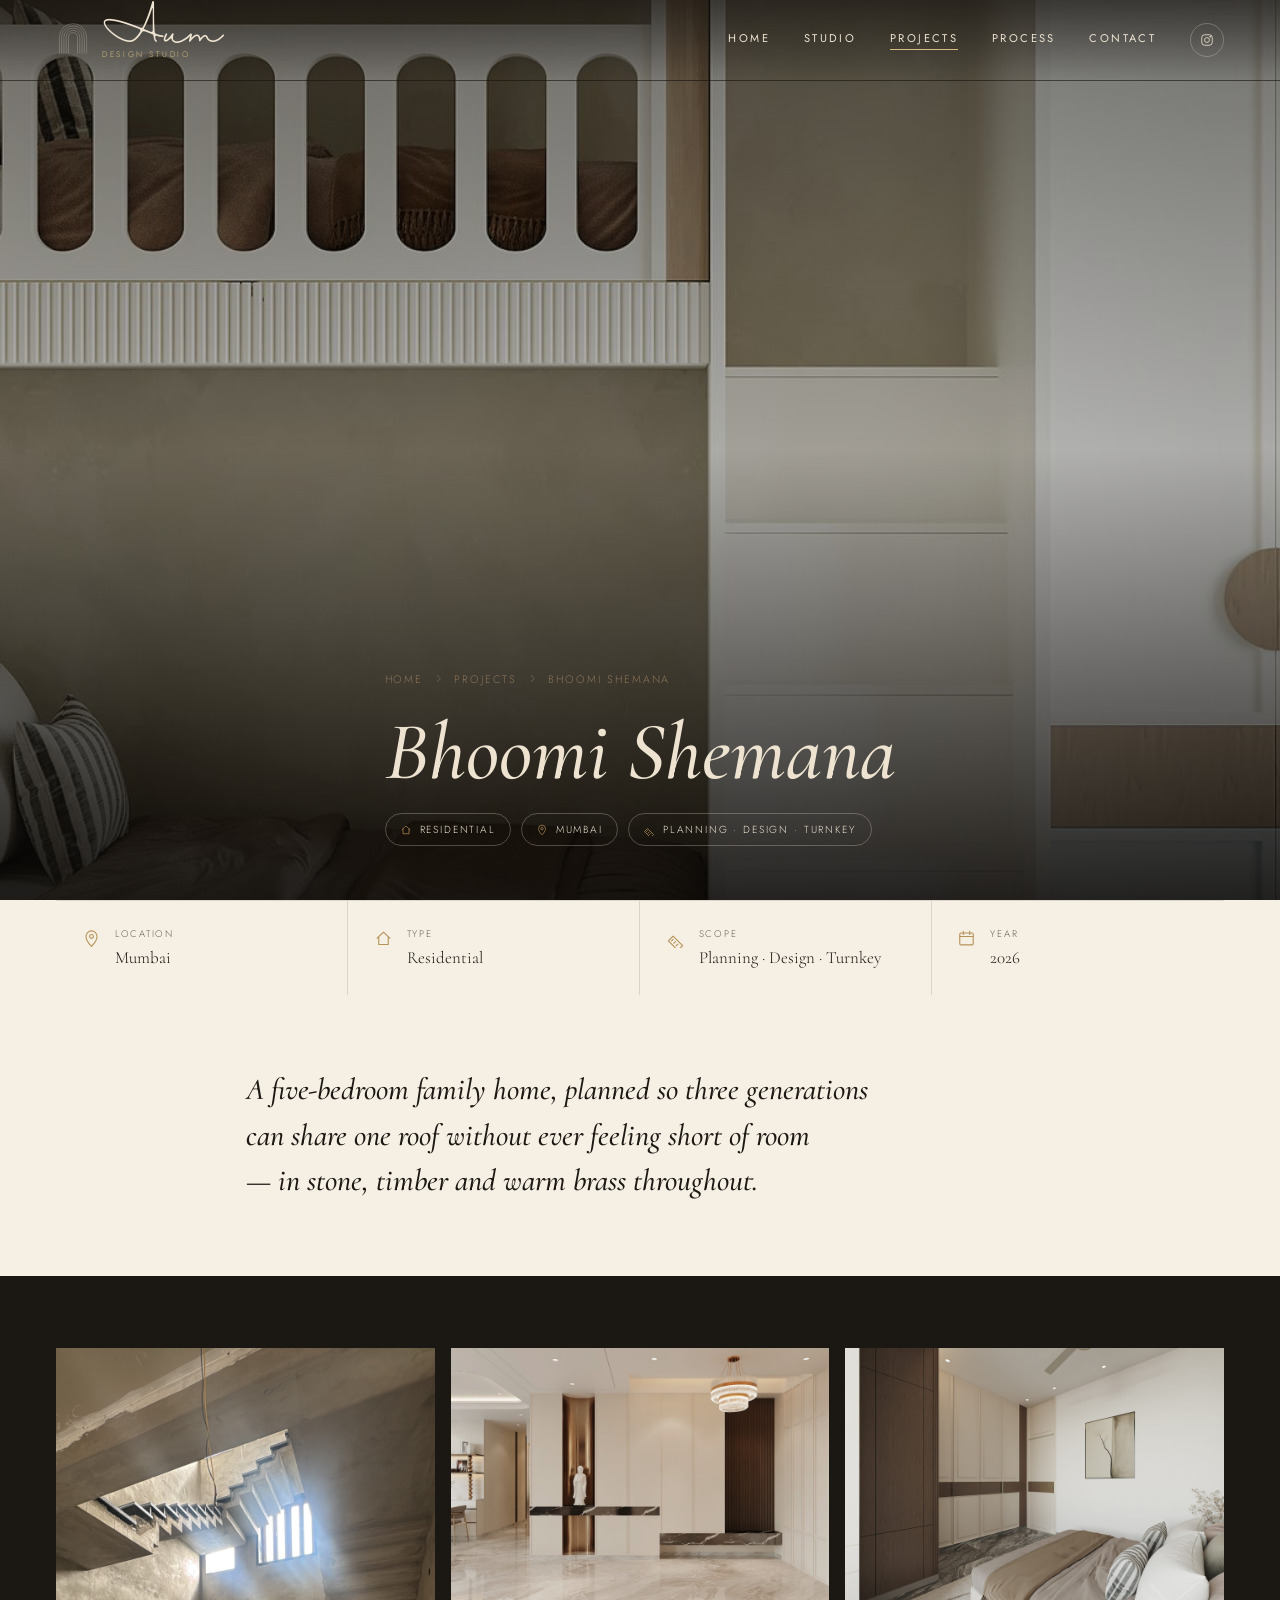
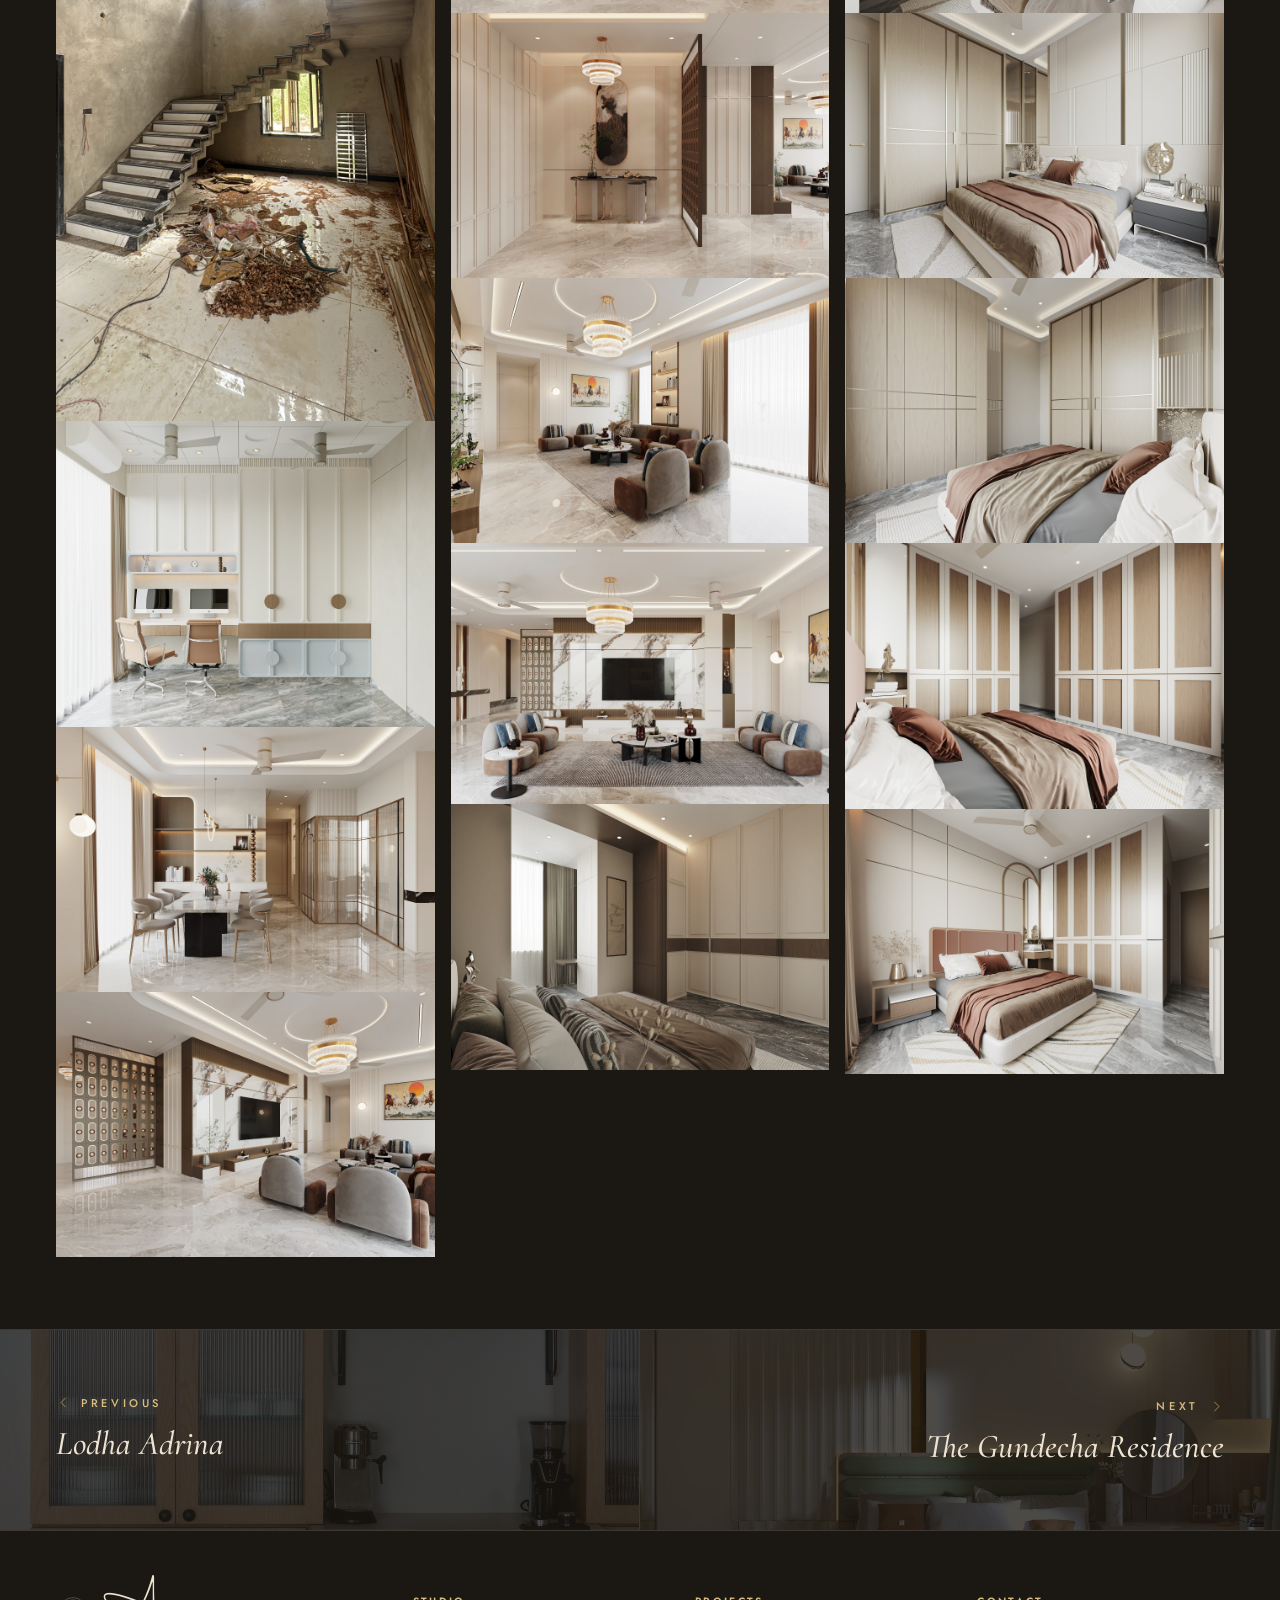
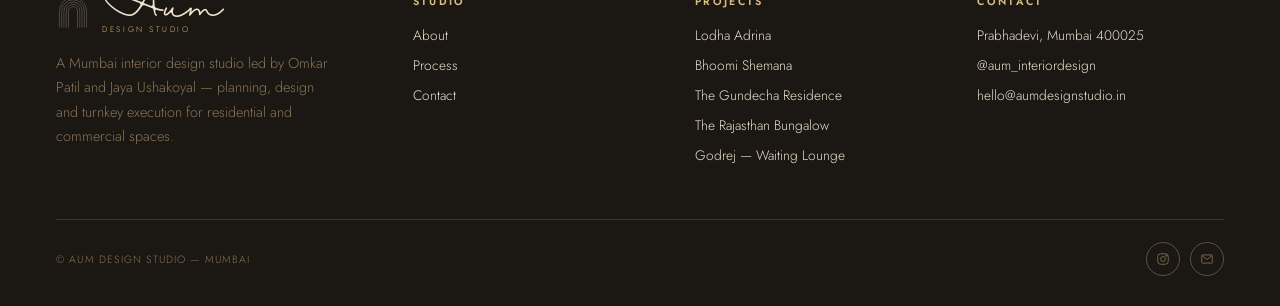
==== projects/bhoomi-shemana.html @ 42ea37a6 "Initial commit: AUM Design Studio website" ====
<!doctype html>
<html lang="en">
<head>
<meta charset="utf-8" />
<meta name="viewport" content="width=device-width, initial-scale=1" />
<title>Bhoomi Shemana — AUM Design Studio</title>
<meta name="description" content="A five-bedroom home built for generations under one roof. A project by AUM Design Studio, Mumbai." />
<link rel="stylesheet" href="../css/base.css" />
<link rel="stylesheet" href="../css/pages.css" />

</head>
<body>
<svg xmlns="http://www.w3.org/2000/svg" style="display:none">
<defs>
<symbol id="i-plan" viewBox="0 0 24 24"><path d="M4 20L14 4l6 16M8.5 12.5h7" stroke-linecap="round" stroke-linejoin="round"/><circle cx="14" cy="4" r="1.1" fill="currentColor" stroke="none"/></symbol>
<symbol id="i-design" viewBox="0 0 24 24"><path d="M3 21l3.5-1 11-11-2.5-2.5-11 11L3 21z" stroke-linecap="round" stroke-linejoin="round"/><path d="M14 5l2.5 2.5" stroke-linecap="round"/><circle cx="19" cy="5" r="2"/></symbol>
<symbol id="i-key" viewBox="0 0 24 24"><circle cx="8" cy="9" r="4.2"/><path d="M11 12l9 9M17 15l2.2 2.2M14 18l1.8 1.8" stroke-linecap="round"/></symbol>
<symbol id="i-home" viewBox="0 0 24 24"><path d="M4 11.5L12 4l8 7.5M6 10v9.5h12V10" stroke-linecap="round" stroke-linejoin="round"/></symbol>
<symbol id="i-building" viewBox="0 0 24 24"><rect x="6" y="3" width="12" height="18" rx="0.5"/><path d="M9 7h1M14 7h1M9 11h1M14 11h1M9 15h1M14 15h1M10 21v-4h4v4" stroke-linecap="round"/></symbol>
<symbol id="i-arrow-right" viewBox="0 0 24 24"><path d="M4 12h16M14 6l6 6-6 6" stroke-linecap="round" stroke-linejoin="round"/></symbol>
<symbol id="i-arrow-up-right" viewBox="0 0 24 24"><path d="M6 18L18 6M9 6h9v9" stroke-linecap="round" stroke-linejoin="round"/></symbol>
<symbol id="i-play" viewBox="0 0 24 24"><circle cx="12" cy="12" r="9.2"/><path d="M10 8.5l6 3.5-6 3.5v-7z" stroke-linejoin="round"/></symbol>
<symbol id="i-close" viewBox="0 0 24 24"><path d="M5 5l14 14M19 5L5 19" stroke-linecap="round"/></symbol>
<symbol id="i-chevron-left" viewBox="0 0 24 24"><path d="M15 5l-7 7 7 7" stroke-linecap="round" stroke-linejoin="round"/></symbol>
<symbol id="i-chevron-right" viewBox="0 0 24 24"><path d="M9 5l7 7-7 7" stroke-linecap="round" stroke-linejoin="round"/></symbol>
<symbol id="i-instagram" viewBox="0 0 24 24"><rect x="3" y="3" width="18" height="18" rx="5"/><circle cx="12" cy="12" r="4.2"/><circle cx="17.6" cy="6.4" r="1"/></symbol>
<symbol id="i-mail" viewBox="0 0 24 24"><rect x="3" y="5" width="18" height="14" rx="1.5"/><path d="M4 6.5l8 6.5 8-6.5" stroke-linecap="round" stroke-linejoin="round"/></symbol>
<symbol id="i-phone" viewBox="0 0 24 24"><path d="M5 4h3.2l1.3 4.2-2 1.6a12 12 0 006.7 6.7l1.6-2 4.2 1.3V19a2 2 0 01-2.2 2A16 16 0 013 6.2 2 2 0 015 4z" stroke-linejoin="round"/></symbol>
<symbol id="i-pin" viewBox="0 0 24 24"><path d="M12 22s7-7.4 7-12.6A7 7 0 105 9.4C5 14.6 12 22 12 22z" stroke-linejoin="round"/><circle cx="12" cy="9.4" r="2.4"/></symbol>
<symbol id="i-sparkle" viewBox="0 0 24 24"><path d="M12 3l1.8 5.6L19 10l-5.2 1.7L12 17l-1.8-5.3L5 10l5.2-1.4L12 3z" stroke-linejoin="round"/></symbol>
<symbol id="i-grid" viewBox="0 0 24 24"><rect x="3.5" y="3.5" width="7" height="7"/><rect x="13.5" y="3.5" width="7" height="7"/><rect x="3.5" y="13.5" width="7" height="7"/><rect x="13.5" y="13.5" width="7" height="7"/></symbol>
<symbol id="i-ruler" viewBox="0 0 24 24"><path d="M3 15l6-6 12 12-6 6L3 15z" stroke-linejoin="round"/><path d="M7 15l2-2M10 18l2-2M13 21l2-2" stroke-linecap="round"/></symbol>
<symbol id="i-scope" viewBox="0 0 24 24"><circle cx="12" cy="12" r="8.5"/><circle cx="12" cy="12" r="2.2" fill="currentColor" stroke="none"/><path d="M12 3.5V6M12 18v2.5M3.5 12H6M18 12h2.5" stroke-linecap="round"/></symbol>
<symbol id="i-calendar" viewBox="0 0 24 24"><rect x="3.5" y="5" width="17" height="15" rx="1.5"/><path d="M3.5 9.5h17M8 3v4M16 3v4" stroke-linecap="round"/></symbol>
</defs>
</svg>

<header class="site-header">
  <a href="../index.html" class="logo">
    <svg class="logo-arch" viewBox="0 0 120 120"><path d="M44,108 L44,50 A16,16 0 0 1 76,50 L76,108"/><path d="M36,108 L36,50 A24,24 0 0 1 84,50 L84,108"/><path d="M28,108 L28,50 A32,32 0 0 1 92,50 L92,108"/><path d="M20,108 L20,50 A40,40 0 0 1 100,50 L100,108"/><path d="M12,108 L12,50 A48,48 0 0 1 108,50 L108,108"/></svg>
    <span class="logo-text"><span class="logo-script">Aum</span><span class="logo-caps">Design Studio</span></span>
  </a>
  <nav class="main-nav">
    <a href="../index.html">Home</a>
    <a href="../index.html#studio">Studio</a>
    <a href="../index.html#projects" class="active">Projects</a>
    <a href="../index.html#process">Process</a>
    <a href="../index.html#contact">Contact</a>
    <a href="https://www.instagram.com/aum_interiordesign/" class="icon-link" aria-label="Instagram" target="_blank" rel="noopener"><svg class="icon"><use href="#i-instagram"></use></svg></a>
  </nav>
  <button class="nav-toggle" aria-label="Menu" aria-expanded="false"><svg class="icon"><use href="#i-grid"></use></svg></button>
</header>

<section class="p-hero">
  <picture>
<source media="(max-width:760px)" srcset="../assets/img/bhoomi-shemana/hero-mobile.jpg" />
<img src="../assets/img/bhoomi-shemana/hero-desktop.jpg" alt="Bhoomi Shemana" />
</picture>
  <div class="wrap p-hero-content">
    <div class="breadcrumb"><a href="../index.html">Home</a> <svg class="icon"><use href="#i-chevron-right"></use></svg> <a href="../index.html#projects">Projects</a> <svg class="icon"><use href="#i-chevron-right"></use></svg> <span>Bhoomi Shemana</span></div>
    <h1>Bhoomi Shemana</h1>
    <div class="p-hero-tags">
      <span class="tag"><svg class="icon"><use href="#i-home"></use></svg> Residential</span>
      <span class="tag"><svg class="icon"><use href="#i-pin"></use></svg> Mumbai</span>
      <span class="tag"><svg class="icon"><use href="#i-ruler"></use></svg> Planning · Design · Turnkey</span>
    </div>
  </div>
</section>

<section class="meta-bar">
  <div class="wrap">
    <div class="meta-grid">
      <div class="meta-item"><svg class="icon"><use href="#i-pin"></use></svg><div><span class="lbl">Location</span><span class="val">Mumbai</span></div></div>
      <div class="meta-item"><svg class="icon"><use href="#i-home"></use></svg><div><span class="lbl">Type</span><span class="val">Residential</span></div></div>
      <div class="meta-item"><svg class="icon"><use href="#i-ruler"></use></svg><div><span class="lbl">Scope</span><span class="val">Planning · Design · Turnkey</span></div></div>
      <div class="meta-item"><svg class="icon"><use href="#i-calendar"></use></svg><div><span class="lbl">Year</span><span class="val">2026</span></div></div>
    </div>
  </div>
</section>

<section class="p-intro">
  <div class="wrap reveal">
    <p>A five-bedroom family home, planned so three generations can share one roof without ever feeling short of room — in stone, timber and warm brass throughout.</p>
  </div>
</section>

<section class="p-gallery">
  <div class="wrap">
    <div class="masonry reveal">
      <a class="frame" href="../assets/img/bhoomi-shemana/gallery-01.jpg" data-lightbox="gallery" data-full="../assets/img/bhoomi-shemana/gallery-01.jpg"><img src="../assets/img/bhoomi-shemana/gallery-01.jpg" alt="Bhoomi Shemana — interior detail" loading="lazy" /><svg class="icon"><use href="#i-arrow-up-right"></use></svg></a>
<a class="frame" href="../assets/img/bhoomi-shemana/gallery-02.jpg" data-lightbox="gallery" data-full="../assets/img/bhoomi-shemana/gallery-02.jpg"><img src="../assets/img/bhoomi-shemana/gallery-02.jpg" alt="Bhoomi Shemana — interior detail" loading="lazy" /><svg class="icon"><use href="#i-arrow-up-right"></use></svg></a>
<a class="frame" href="../assets/img/bhoomi-shemana/gallery-03.jpg" data-lightbox="gallery" data-full="../assets/img/bhoomi-shemana/gallery-03.jpg"><img src="../assets/img/bhoomi-shemana/gallery-03.jpg" alt="Bhoomi Shemana — interior detail" loading="lazy" /><svg class="icon"><use href="#i-arrow-up-right"></use></svg></a>
<a class="frame" href="../assets/img/bhoomi-shemana/gallery-04.jpg" data-lightbox="gallery" data-full="../assets/img/bhoomi-shemana/gallery-04.jpg"><img src="../assets/img/bhoomi-shemana/gallery-04.jpg" alt="Bhoomi Shemana — interior detail" loading="lazy" /><svg class="icon"><use href="#i-arrow-up-right"></use></svg></a>
<a class="frame" href="../assets/img/bhoomi-shemana/gallery-05.jpg" data-lightbox="gallery" data-full="../assets/img/bhoomi-shemana/gallery-05.jpg"><img src="../assets/img/bhoomi-shemana/gallery-05.jpg" alt="Bhoomi Shemana — interior detail" loading="lazy" /><svg class="icon"><use href="#i-arrow-up-right"></use></svg></a>
<a class="frame" href="../assets/img/bhoomi-shemana/gallery-06.jpg" data-lightbox="gallery" data-full="../assets/img/bhoomi-shemana/gallery-06.jpg"><img src="../assets/img/bhoomi-shemana/gallery-06.jpg" alt="Bhoomi Shemana — interior detail" loading="lazy" /><svg class="icon"><use href="#i-arrow-up-right"></use></svg></a>
<a class="frame" href="../assets/img/bhoomi-shemana/gallery-07.jpg" data-lightbox="gallery" data-full="../assets/img/bhoomi-shemana/gallery-07.jpg"><img src="../assets/img/bhoomi-shemana/gallery-07.jpg" alt="Bhoomi Shemana — interior detail" loading="lazy" /><svg class="icon"><use href="#i-arrow-up-right"></use></svg></a>
<a class="frame" href="../assets/img/bhoomi-shemana/gallery-08.jpg" data-lightbox="gallery" data-full="../assets/img/bhoomi-shemana/gallery-08.jpg"><img src="../assets/img/bhoomi-shemana/gallery-08.jpg" alt="Bhoomi Shemana — interior detail" loading="lazy" /><svg class="icon"><use href="#i-arrow-up-right"></use></svg></a>
<a class="frame" href="../assets/img/bhoomi-shemana/gallery-09.jpg" data-lightbox="gallery" data-full="../assets/img/bhoomi-shemana/gallery-09.jpg"><img src="../assets/img/bhoomi-shemana/gallery-09.jpg" alt="Bhoomi Shemana — interior detail" loading="lazy" /><svg class="icon"><use href="#i-arrow-up-right"></use></svg></a>
<a class="frame" href="../assets/img/bhoomi-shemana/gallery-10.jpg" data-lightbox="gallery" data-full="../assets/img/bhoomi-shemana/gallery-10.jpg"><img src="../assets/img/bhoomi-shemana/gallery-10.jpg" alt="Bhoomi Shemana — interior detail" loading="lazy" /><svg class="icon"><use href="#i-arrow-up-right"></use></svg></a>
<a class="frame" href="../assets/img/bhoomi-shemana/gallery-11.jpg" data-lightbox="gallery" data-full="../assets/img/bhoomi-shemana/gallery-11.jpg"><img src="../assets/img/bhoomi-shemana/gallery-11.jpg" alt="Bhoomi Shemana — interior detail" loading="lazy" /><svg class="icon"><use href="#i-arrow-up-right"></use></svg></a>
<a class="frame" href="../assets/img/bhoomi-shemana/gallery-12.jpg" data-lightbox="gallery" data-full="../assets/img/bhoomi-shemana/gallery-12.jpg"><img src="../assets/img/bhoomi-shemana/gallery-12.jpg" alt="Bhoomi Shemana — interior detail" loading="lazy" /><svg class="icon"><use href="#i-arrow-up-right"></use></svg></a>
<a class="frame" href="../assets/img/bhoomi-shemana/gallery-13.jpg" data-lightbox="gallery" data-full="../assets/img/bhoomi-shemana/gallery-13.jpg"><img src="../assets/img/bhoomi-shemana/gallery-13.jpg" alt="Bhoomi Shemana — interior detail" loading="lazy" /><svg class="icon"><use href="#i-arrow-up-right"></use></svg></a>
<a class="frame" href="../assets/img/bhoomi-shemana/gallery-14.jpg" data-lightbox="gallery" data-full="../assets/img/bhoomi-shemana/gallery-14.jpg"><img src="../assets/img/bhoomi-shemana/gallery-14.jpg" alt="Bhoomi Shemana — interior detail" loading="lazy" /><svg class="icon"><use href="#i-arrow-up-right"></use></svg></a>

    </div>
  </div>
</section>


<section class="p-nextprev">
  <div class="nextprev-grid">
    <a class="np-link prev" href="lodha-adrina.html">
      <div class="frame"><img src="../assets/img/lodha-adrina/card.jpg" alt="Lodha Adrina" loading="lazy" /></div>
      <div class="np-inner"><div class="eyebrow"><svg class="icon"><use href="#i-chevron-left"></use></svg> Previous</div><h3>Lodha Adrina</h3></div>
    </a>
    <a class="np-link next" href="gundechaal-residence.html">
      <div class="frame"><img src="../assets/img/gundechaal-residence/card.jpg" alt="The Gundecha Residence" loading="lazy" /></div>
      <div class="np-inner"><div class="eyebrow">Next <svg class="icon"><use href="#i-chevron-right"></use></svg></div><h3>The Gundecha Residence</h3></div>
    </a>
  </div>
</section>

<footer class="site-footer">
  <div class="wrap">
    <div class="footer-top">
      <div>
        <a href="../index.html" class="logo"><svg class="logo-arch" viewBox="0 0 120 120"><path d="M44,108 L44,50 A16,16 0 0 1 76,50 L76,108"/><path d="M36,108 L36,50 A24,24 0 0 1 84,50 L84,108"/><path d="M28,108 L28,50 A32,32 0 0 1 92,50 L92,108"/><path d="M20,108 L20,50 A40,40 0 0 1 100,50 L100,108"/><path d="M12,108 L12,50 A48,48 0 0 1 108,50 L108,108"/></svg><span class="logo-text"><span class="logo-script">Aum</span><span class="logo-caps">Design Studio</span></span></a>
        <p>A Mumbai interior design studio led by Omkar Patil and Jaya Ushakoyal — planning, design and turnkey execution for residential and commercial spaces.</p>
      </div>
      <div class="footer-col"><h4>Studio</h4>
        <a href="../index.html#studio">About</a>
        <a href="../index.html#process">Process</a>
        <a href="../index.html#contact">Contact</a>
      </div>
      <div class="footer-col"><h4>Projects</h4>
        <a href="../projects/lodha-adrina.html">Lodha Adrina</a>
<a href="../projects/bhoomi-shemana.html">Bhoomi Shemana</a>
<a href="../projects/gundechaal-residence.html">The Gundecha Residence</a>
<a href="../projects/rajasthan-bungalow.html">The Rajasthan Bungalow</a>
<a href="../projects/godrej-lounge.html">Godrej — Waiting Lounge</a>
      </div>
      <div class="footer-col"><h4>Contact</h4>
        <span>Prabhadevi, Mumbai 400025</span>
        <a href="https://www.instagram.com/aum_interiordesign/" target="_blank" rel="noopener">@aum_interiordesign</a>
        <a href="mailto:hello@aumdesignstudio.in">hello@aumdesignstudio.in</a>
      </div>
    </div>
    <div class="footer-bottom">
      <span>&copy; AUM Design Studio — Mumbai</span>
      <div class="footer-social">
        <a href="https://www.instagram.com/aum_interiordesign/" class="icon-link" aria-label="Instagram" target="_blank" rel="noopener"><svg class="icon"><use href="#i-instagram"></use></svg></a>
        <a href="mailto:hello@aumdesignstudio.in" class="icon-link" aria-label="Email"><svg class="icon"><use href="#i-mail"></use></svg></a>
      </div>
    </div>
  </div>
</footer>
<script src="../js/site.js"></script>
</body>
</html>
---- css/base.css ----
/* ========================================================================
   AUM Design Studio — Shared Design System
   ======================================================================== */

@font-face{font-family:'Cormorant';font-style:normal;font-weight:300 600;font-display:swap;
  src:url('../assets/fonts/cormorant-normal.woff2') format('woff2');}
@font-face{font-family:'Cormorant';font-style:italic;font-weight:400 600;font-display:swap;
  src:url('../assets/fonts/cormorant-italic.woff2') format('woff2');}
@font-face{font-family:'Jost';font-style:normal;font-weight:300 600;font-display:swap;
  src:url('../assets/fonts/jost.woff2') format('woff2');}
@font-face{font-family:'Alex Brush';font-style:normal;font-weight:400;font-display:swap;
  src:url('../assets/fonts/alexbrush.woff2') format('woff2');}
@font-face{font-family:'Halimun';font-style:normal;font-weight:400;font-display:swap;
  src:url('../assets/fonts/halimun.ttf') format('truetype');}

:root{
  --ink:#1B1712;
  --ink-2:#241E17;
  --ink-line: rgba(237,227,208,.16);
  --ink-line-strong: rgba(237,227,208,.28);
  --paper:#F5EFE4;
  --paper-dim:#EAE0CD;
  --paper-line: rgba(27,23,18,.12);
  --brass:#B79358;
  --brass-bright:#D9BC82;
  --clay:#8A7458;
  --stone:#6B6255;
  --ivory:#EDE3D0;
  --serif:'Cormorant', Georgia, 'Times New Roman', serif;
  --sans:'Jost', 'Segoe UI', Helvetica, Arial, sans-serif;
  --script:'Alex Brush', cursive;
  --logo-script:'Halimun', cursive;
  --ease: cubic-bezier(.22,.61,.36,1);
  --header-h: 84px;
}

*{box-sizing:border-box;}
html{scroll-behavior:smooth;}
body{
  margin:0;background:var(--ink);color:var(--ivory);
  font-family:var(--sans);font-weight:300;
  -webkit-font-smoothing:antialiased;overflow-x:clip;
}
img,svg,video{display:block;max-width:100%;}
a{color:inherit;text-decoration:none;}
section{position:relative;}
::selection{background:var(--brass);color:var(--ink);}
.icon{width:1em;height:1em;fill:none;stroke:currentColor;stroke-width:1.4;flex:none;}

.wrap{max-width:1400px;margin:0 auto;padding-inline:clamp(20px,4.4vw,72px);}
.on-paper{color:var(--ink);}

.eyebrow{
  font-family:var(--sans);font-size:.7rem;font-weight:500;letter-spacing:.32em;
  text-transform:uppercase;color:var(--brass-bright);display:inline-flex;align-items:center;gap:10px;
}
.on-paper .eyebrow{color:var(--brass);}
.eyebrow .icon{width:15px;height:15px;color:var(--brass);}

.reveal{opacity:0;transform:translateY(26px);transition:opacity .9s var(--ease), transform .9s var(--ease);}
.reveal.in-view{opacity:1;transform:translateY(0);}
.reveal-delay-1{transition-delay:.1s;} .reveal-delay-2{transition-delay:.2s;} .reveal-delay-3{transition-delay:.32s;}

/* ---------- Buttons ---------- */
.btn{
  display:inline-flex;align-items:center;gap:12px;padding:15px 30px;
  border:1px solid var(--brass-bright);border-radius:2px;
  font-size:.72rem;letter-spacing:.24em;text-transform:uppercase;color:var(--ivory);
  background:linear-gradient(100deg, transparent, rgba(217,188,130,.14), transparent);
  background-size:220% 100%;background-position:0% 0%;position:relative;overflow:hidden;
  transition:background-position .8s var(--ease), border-color .4s var(--ease), transform .3s var(--ease);
}
.btn:hover{background-position:100% 0%;border-color:var(--ivory);transform:translateY(-2px);}
.btn .icon{width:14px;height:14px;transition:transform .35s var(--ease);}
.btn:hover .icon{transform:translateX(4px);}
.btn.ghost{background:none;border-color:var(--ink-line-strong);}
.btn.ghost:hover{border-color:var(--brass-bright);}
.on-paper .btn{color:var(--ink);border-color:var(--brass);}
.on-paper .btn:hover{border-color:var(--ink);}

/* ---------- Logo ---------- */
.logo{display:flex;align-items:center;gap:12px;}
.logo-arch{width:34px;height:34px;flex:none;}
.logo-arch path{fill:none;stroke:currentColor;stroke-width:1;opacity:.85;}
.logo-script{font-family:var(--logo-script);font-size:1.9rem;color:var(--ivory);display:block;margin-bottom:-2px;line-height:1;}
.logo-caps{font-family:var(--sans);font-size:.5rem;letter-spacing:.32em;text-transform:uppercase;color:var(--brass-bright);display:block;}

/* ---------- Header ---------- */
header.site-header{
  position:fixed;top:0;left:0;right:0;z-index:200;
  padding:20px clamp(20px,4.4vw,72px);
  display:flex;align-items:center;justify-content:space-between;
  background:linear-gradient(to bottom, rgba(20,17,13,.6), transparent);
  transition:background .5s var(--ease), backdrop-filter .5s var(--ease), padding .4s var(--ease), border-color .5s var(--ease);
  border-bottom:1px solid transparent;
}
header.site-header.solid{background:rgba(21,18,14,.88);backdrop-filter:blur(14px) saturate(1.1);padding-block:13px;border-color:var(--ink-line);}
header.site-header nav.main-nav{display:flex;align-items:center;gap:clamp(18px,2.6vw,40px);}
header.site-header nav.main-nav a:not(.icon-link){
  font-size:.7rem;letter-spacing:.22em;text-transform:uppercase;font-weight:400;position:relative;padding-bottom:4px;
}
header.site-header nav.main-nav a:not(.icon-link)::after{
  content:'';position:absolute;left:0;bottom:0;width:100%;height:1px;background:var(--brass-bright);
  transform:scaleX(0);transform-origin:left;transition:transform .4s var(--ease);
}
header.site-header nav.main-nav a.active::after,
header.site-header nav.main-nav a:not(.icon-link):hover::after{transform:scaleX(1);}
.icon-link{width:34px;height:34px;border:1px solid var(--ink-line-strong);border-radius:50%;display:flex;align-items:center;justify-content:center;transition:border-color .3s var(--ease), background .3s var(--ease);}
.icon-link:hover{border-color:var(--brass-bright);background:rgba(217,188,130,.08);}
.icon-link .icon{width:14px;height:14px;}
.nav-toggle{display:none;width:40px;height:40px;border:1px solid var(--ink-line-strong);border-radius:50%;align-items:center;justify-content:center;background:none;color:var(--ivory);cursor:pointer;}
.nav-toggle .icon{width:16px;height:16px;}

@media (max-width: 880px){
  header.site-header nav.main-nav{
    position:fixed;inset:0;background:var(--ink);flex-direction:column;justify-content:center;align-items:center;gap:28px;
    opacity:0;pointer-events:none;transition:opacity .4s var(--ease);
  }
  header.site-header nav.main-nav.open{opacity:1;pointer-events:auto;}
  header.site-header nav.main-nav a:not(.icon-link){font-size:1.1rem;}
  .nav-toggle{display:flex;z-index:210;}
}

/* ---------- Marquee ---------- */
.marquee{
  border-top:1px solid var(--ink-line);border-bottom:1px solid var(--ink-line);
  overflow:hidden;padding-block:16px;background:var(--ink-2);white-space:nowrap;
}
.marquee-track{display:inline-flex;gap:0;animation:marquee 32s linear infinite;}
.marquee-track span{
  font-family:var(--serif);font-style:italic;font-size:1.1rem;color:var(--clay);padding-inline:26px;
  display:inline-flex;align-items:center;gap:26px;white-space:nowrap;
}
.marquee-track span .icon{width:13px;height:13px;color:var(--brass);}
@keyframes marquee{from{transform:translateX(0);}to{transform:translateX(-50%);}}
@media (prefers-reduced-motion: reduce){.marquee-track{animation:none;}}

/* ---------- Placeholder / ph-image tag kept for fallback blocks ---------- */
.ph-image{position:relative;width:100%;height:100%;overflow:hidden;background:linear-gradient(155deg, rgba(217,188,130,.16), transparent 55%), var(--ink-2);}

/* ---------- Media frame (real photos) ---------- */
.frame{position:relative;overflow:hidden;background:var(--ink-2);}
.frame img, .frame video{width:100%;height:100%;object-fit:cover;display:block;transition:transform 1.2s var(--ease);}
.frame:hover img, .frame:hover video{transform:scale(1.045);}
.frame .frame-tag{
  position:absolute;left:16px;bottom:16px;z-index:3;font-size:.6rem;letter-spacing:.2em;text-transform:uppercase;
  color:rgba(237,227,208,.85);display:flex;align-items:center;gap:8px;text-shadow:0 1px 8px rgba(0,0,0,.5);
}

/* ---------- Footer ---------- */
footer.site-footer{
  background:var(--ink);border-top:1px solid var(--ink-line);padding-block:clamp(50px,7vh,80px) 30px;
}
.footer-top{display:grid;grid-template-columns:1.3fr 1fr 1fr 1fr;gap:36px;padding-bottom:44px;border-bottom:1px solid var(--ink-line);}
.footer-top .logo{margin-bottom:16px;}
.footer-top p{font-size:.9rem;color:var(--clay);line-height:1.7;max-width:34ch;margin:0;}
.footer-col h4{font-family:var(--sans);font-size:.66rem;letter-spacing:.22em;text-transform:uppercase;color:var(--brass-bright);margin:0 0 16px;}
.footer-col a, .footer-col span{display:block;font-size:.86rem;color:var(--paper-dim);margin-bottom:10px;}
.footer-col a:hover{color:var(--ivory);}
.footer-bottom{display:flex;justify-content:space-between;align-items:center;flex-wrap:wrap;gap:12px;padding-top:22px;
  font-size:.66rem;letter-spacing:.1em;color:var(--clay);text-transform:uppercase;}
.footer-social{display:flex;gap:10px;}

/* ---------- Lightbox ---------- */
.lightbox{position:fixed;inset:0;z-index:400;background:rgba(12,10,8,.94);display:flex;align-items:center;justify-content:center;
  opacity:0;pointer-events:none;transition:opacity .35s var(--ease);}
.lightbox.open{opacity:1;pointer-events:auto;}
.lightbox img{max-width:90vw;max-height:84vh;object-fit:contain;box-shadow:0 30px 80px rgba(0,0,0,.6);}
.lightbox-close, .lightbox-nav{position:absolute;border:1px solid var(--ink-line-strong);border-radius:50%;
  width:46px;height:46px;display:flex;align-items:center;justify-content:center;color:var(--ivory);background:rgba(20,17,13,.5);cursor:pointer;transition:border-color .3s var(--ease);}
.lightbox-close:hover, .lightbox-nav:hover{border-color:var(--brass-bright);}
.lightbox-close{top:24px;right:24px;}
.lightbox-nav.prev{left:24px;top:50%;transform:translateY(-50%);}
.lightbox-nav.next{right:24px;top:50%;transform:translateY(-50%);}
.lightbox-nav .icon, .lightbox-close .icon{width:16px;height:16px;}
.lightbox-count{position:absolute;bottom:24px;left:50%;transform:translateX(-50%);font-size:.7rem;letter-spacing:.2em;color:var(--clay);}

/* ---------- Cursor dot (desktop only) ---------- */
.cursor-dot{position:fixed;width:10px;height:10px;border-radius:50%;background:var(--brass-bright);
  pointer-events:none;z-index:500;transform:translate(-50%,-50%);transition:opacity .3s ease, width .25s ease, height .25s ease, background .25s ease;
  opacity:0;mix-blend-mode:difference;}
.cursor-dot.show{opacity:1;}
.cursor-dot.grow{width:44px;height:44px;background:rgba(217,188,130,.5);}
@media (hover:none), (pointer:coarse){.cursor-dot{display:none;}}

@media (prefers-reduced-motion: reduce){
  .reveal{opacity:1;transform:none;transition:none;}
  .marquee-track{animation:none;}
}
---- css/pages.css ----
/* ========================================================================
   Page-specific styles: home + project detail
   ======================================================================== */

/* ---------- Hero (home) ---------- */
.hero{min-height:100svh;display:flex;flex-direction:column;justify-content:flex-end;padding-bottom:clamp(46px,7vh,92px);overflow:hidden;}
.hero-media{position:absolute;inset:0;z-index:0;}
.hero-media.parallax{top:-8%;height:116%;will-change:transform;}
.hero-media video, .hero-media img{width:100%;height:100%;object-fit:cover;}
.hero-media::after{content:'';position:absolute;inset:0;
  background:linear-gradient(to top, rgba(10,8,6,.86) 0%, rgba(10,8,6,.42) 45%, rgba(10,8,6,.55) 100%);}
.hero-arches{position:absolute;top:4vh;left:50%;transform:translateX(-50%);width:min(640px,80vw);z-index:1;pointer-events:none;
  filter:drop-shadow(0 1px 3px rgba(0,0,0,.9)) drop-shadow(0 0 14px rgba(0,0,0,.6));}
.hero-arches path{fill:none;stroke:var(--ivory);stroke-width:1.3;
  stroke-dasharray:1400;stroke-dashoffset:1400;animation:draw 2.8s var(--ease) forwards;opacity:.8;}
.hero-arches path:nth-child(1){opacity:1;stroke:var(--brass-bright);stroke-width:1.6;}
@keyframes draw{to{stroke-dashoffset:0;}}
.hero-portal-glow{position:absolute;top:20vh;left:50%;transform:translateX(-50%);width:140px;height:140px;
  border-radius:50%;z-index:1;pointer-events:none;
  background:radial-gradient(circle, rgba(217,188,130,.4), rgba(217,188,130,0) 70%);filter:blur(6px);
  animation:archpulse 5s ease-in-out infinite;}
@keyframes archpulse{0%,100%{opacity:.5;transform:translateX(-50%) scale(1);}50%{opacity:1;transform:translateX(-50%) scale(1.14);}}
.hero-content{position:relative;z-index:2;}
.hero-eyebrow{margin-bottom:20px;}
.hero h1{font-family:var(--serif);font-weight:300;font-size:clamp(2.6rem,7.4vw,6.2rem);line-height:1.03;margin:0 0 24px;letter-spacing:-.01em;text-wrap:balance;max-width:15ch;}
.hero h1 em{font-style:italic;font-weight:400;background:linear-gradient(100deg, var(--brass) 10%, var(--brass-bright) 45%, var(--ivory) 60%, var(--brass) 90%);-webkit-background-clip:text;background-clip:text;color:transparent;}
.hero-sub{font-size:1rem;font-weight:300;color:var(--paper-dim);max-width:40ch;line-height:1.6;border-top:1px solid var(--ink-line);padding-top:16px;display:flex;flex-wrap:wrap;gap:16px 28px;align-items:baseline;}
.hero-sub b{color:var(--ivory);font-weight:500;}
.hero-ctas{display:flex;gap:16px;flex-wrap:wrap;margin-top:30px;}
.scroll-cue{position:absolute;bottom:32px;left:clamp(20px,4.4vw,72px);z-index:2;display:flex;align-items:center;gap:12px;font-size:.64rem;letter-spacing:.3em;text-transform:uppercase;color:var(--clay);}
.scroll-cue .line{width:1px;height:38px;background:linear-gradient(to bottom, var(--brass-bright), transparent);animation:cue 2.2s ease-in-out infinite;}
@keyframes cue{0%{opacity:.2;}50%{opacity:1;}100%{opacity:.2;}}

/* ---------- Statement ---------- */
.statement{background:var(--paper);color:var(--ink);}
.statement .wrap{padding-block:clamp(80px,12vh,130px);display:grid;grid-template-columns:.9fr 1.1fr;gap:clamp(36px,6vw,90px);align-items:start;}
.statement h2{font-family:var(--serif);font-style:italic;font-weight:400;font-size:clamp(1.8rem,3.2vw,2.8rem);line-height:1.2;margin:14px 0 0;color:var(--ink);text-wrap:balance;}
.statement-body p{font-size:1.02rem;line-height:1.75;color:var(--stone);margin:0 0 18px;max-width:54ch;}
.statement-body p b{color:var(--ink);font-weight:500;}

/* service icon row */
.service-row{display:grid;grid-template-columns:repeat(4,1fr);gap:0;margin-top:34px;border-top:1px solid var(--paper-line);}
.service-item{padding:22px 18px 0 0;border-right:1px solid var(--paper-line);}
.service-item:last-child{border-right:none;}
.service-item .icon{width:22px;height:22px;color:var(--brass);margin-bottom:12px;}
.service-item h4{font-family:var(--serif);font-weight:500;font-size:1.08rem;margin:0 0 6px;color:var(--ink);}
.service-item p{font-size:.82rem;color:var(--stone);line-height:1.5;margin:0;}
@media (max-width:760px){.service-row{grid-template-columns:1fr 1fr;}.service-item{border-right:none;border-bottom:1px solid var(--paper-line);padding-bottom:18px;margin-bottom:6px;}}

/* ---------- Marquee icon spacing already in base.css ---------- */

/* ---------- Projects grid (home) ---------- */
.projects{background:var(--ink);padding-block:clamp(80px,12vh,140px);}
.projects-head{display:flex;justify-content:space-between;align-items:flex-end;gap:24px;margin-bottom:clamp(44px,6vh,72px);flex-wrap:wrap;}
.projects-head h2{font-family:var(--serif);font-weight:300;font-size:clamp(2.2rem,4.6vw,3.8rem);line-height:1.05;margin:14px 0 0;text-wrap:balance;}
.projects-head h2 em{font-style:italic;color:var(--brass-bright);}
.projects-note{max-width:30ch;font-size:.88rem;color:var(--clay);line-height:1.6;text-align:right;}

.project-grid{display:grid;grid-template-columns:repeat(12,1fr);grid-auto-rows:13.5vw;gap:clamp(8px,1.2vw,18px);}
.p-card{position:relative;overflow:hidden;cursor:pointer;grid-column:span 12;}
.p-card.p1{grid-column:span 12;grid-row:span 3;}
.p-card.p2{grid-column:span 7;grid-row:span 3;}
.p-card.p3{grid-column:span 5;grid-row:span 3;}
.p-card.p4{grid-column:span 5;grid-row:span 2;}
.p-card.p5{grid-column:span 7;grid-row:span 2;}
@media (max-width:820px){.p-card.p1,.p-card.p2,.p-card.p3,.p-card.p4,.p-card.p5{grid-column:span 12;grid-row:span 3;}}
.p-card .hover-video{position:absolute;inset:0;width:100%;height:100%;object-fit:cover;z-index:2;
  opacity:0;transition:opacity .5s var(--ease);}
.p-card .hover-video.playing{opacity:1;}
.p-card .p-caption{position:absolute;left:0;right:0;bottom:0;z-index:3;padding:24px;display:flex;justify-content:space-between;align-items:flex-end;gap:16px;
  background:linear-gradient(to top, rgba(10,8,6,.85), transparent 75%);}
.p-caption .p-kicker{font-size:.6rem;letter-spacing:.22em;text-transform:uppercase;color:var(--brass-bright);display:flex;align-items:center;gap:8px;margin-bottom:6px;}
.p-caption .p-kicker .icon{width:12px;height:12px;}
.p-caption .p-name{font-family:var(--serif);font-style:italic;font-size:clamp(1.15rem,1.9vw,1.6rem);color:var(--ivory);}
.p-arrow{width:34px;height:34px;border:1px solid var(--ink-line);border-radius:50%;display:flex;align-items:center;justify-content:center;flex:none;transition:border-color .35s var(--ease), transform .35s var(--ease), background .35s var(--ease);}
.p-card:hover .p-arrow{border-color:var(--brass-bright);transform:rotate(45deg);background:rgba(217,188,130,.1);}
.p-arrow .icon{width:13px;height:13px;}

/* ---------- Process ---------- */
.process{background:var(--paper);color:var(--ink);padding-block:clamp(70px,10vh,120px);}
.process-grid{display:grid;grid-template-columns:repeat(3,1fr);border-top:1px solid var(--paper-line);}
.process-item{padding:32px clamp(14px,2.2vw,34px) 0;border-right:1px solid var(--paper-line);}
.process-item:last-child{border-right:none;}
.process-item .icon-wrap{width:44px;height:44px;border:1px solid var(--brass);border-radius:50%;display:flex;align-items:center;justify-content:center;margin-bottom:20px;}
.process-item .icon-wrap .icon{width:19px;height:19px;color:var(--brass);}
.process-item h3{font-family:var(--serif);font-weight:400;font-size:clamp(1.25rem,2.1vw,1.6rem);margin:0 0 10px;}
.process-item p{font-size:.9rem;line-height:1.62;color:var(--stone);margin:0;max-width:32ch;}
@media (max-width:760px){.process-grid{grid-template-columns:1fr;}.process-item{border-right:none;border-bottom:1px solid var(--paper-line);padding-bottom:26px;margin-bottom:4px;}}

/* ---------- Knob feature (interactive scroll-play moment) ---------- */
.knob-feature{background:var(--ink);padding-block:clamp(70px,10vh,120px);overflow:hidden;}
.knob-grid{display:grid;grid-template-columns:.85fr 1.15fr;gap:clamp(36px,6vw,90px);align-items:center;}
.knob-media{position:relative;aspect-ratio:1/1;max-width:460px;border-radius:50%;overflow:hidden;
  box-shadow:0 0 0 1px var(--ink-line), 0 40px 90px rgba(0,0,0,.55);}
.knob-media video{width:100%;height:100%;object-fit:cover;display:block;transition:transform 8s linear;}
.knob-media.is-playing video{transform:scale(1.06);}
.knob-media::after{content:'';position:absolute;inset:0;border-radius:50%;
  box-shadow:inset 0 0 60px rgba(0,0,0,.55);pointer-events:none;}
.knob-ring{position:absolute;inset:-14px;border-radius:50%;border:1px solid var(--ink-line-strong);
  pointer-events:none;opacity:0;transition:opacity .8s var(--ease);}
.knob-media.is-playing .knob-ring{opacity:1;}
.knob-play-cue{position:absolute;inset:0;display:flex;align-items:center;justify-content:center;
  background:rgba(10,8,6,.25);transition:opacity .6s var(--ease);pointer-events:none;}
.knob-media.is-playing .knob-play-cue{opacity:0;}
.knob-play-cue .icon{width:46px;height:46px;color:var(--ivory);filter:drop-shadow(0 2px 10px rgba(0,0,0,.6));}
.knob-copy .eyebrow{margin-bottom:16px;}
.knob-copy h2{font-family:var(--serif);font-weight:300;font-size:clamp(1.9rem,3.6vw,3rem);line-height:1.16;
  margin:0 0 20px;max-width:14ch;text-wrap:balance;}
.knob-copy h2 em{font-style:italic;color:var(--brass-bright);}
.knob-copy p{font-size:1rem;line-height:1.75;color:var(--paper-dim);max-width:42ch;margin:0;}
.reveal-text{opacity:0;transform:translateY(16px);transition:opacity .8s var(--ease), transform .8s var(--ease);}
.reveal-text.in-view{opacity:1;transform:translateY(0);}
@media (max-width:820px){.knob-grid{grid-template-columns:1fr;text-align:center;}.knob-media{margin:0 auto;}.knob-copy p{margin-inline:auto;}}

/* ---------- Behind the build (video strip) ---------- */
.behind{background:var(--ink);padding-block:clamp(60px,9vh,110px);}
.behind-grid{display:grid;grid-template-columns:1fr 1fr;gap:clamp(28px,4vw,64px);align-items:center;}
.behind .frame{aspect-ratio:16/10;border-radius:2px;}
.behind-copy h2{font-family:var(--serif);font-style:italic;font-weight:400;font-size:clamp(1.7rem,2.8vw,2.4rem);line-height:1.25;margin:16px 0 18px;text-wrap:balance;max-width:16ch;}
.behind-copy p{font-size:.96rem;line-height:1.72;color:var(--paper-dim);max-width:44ch;margin:0 0 22px;}
@media (max-width:820px){.behind-grid{grid-template-columns:1fr;}}

/* ---------- About ---------- */
.about{background:var(--ink);}
.about-grid{display:grid;grid-template-columns:1fr 1fr;min-height:74vh;}
.about-media .frame{height:100%;min-height:420px;}
.about-copy{display:flex;flex-direction:column;justify-content:center;padding:clamp(36px,6vw,90px);}
.about-copy h2{font-family:var(--serif);font-style:italic;font-weight:400;font-size:clamp(1.7rem,3vw,2.5rem);line-height:1.25;margin:16px 0 26px;color:var(--ivory);text-wrap:balance;max-width:17ch;}
.about-copy p{font-size:1rem;line-height:1.75;color:var(--paper-dim);max-width:44ch;margin:0 0 16px;}
.about-copy p b{color:var(--brass-bright);font-weight:500;}
.about-signs{display:flex;flex-wrap:wrap;gap:8px 30px;margin-top:22px;}
.about-sign{font-family:var(--script);font-size:1.9rem;color:var(--ivory);line-height:1;}
@media (max-width:820px){.about-grid{grid-template-columns:1fr;}.about-media .frame{min-height:320px;}}

/* ---------- Instagram strip ---------- */
.social-strip{background:var(--paper);color:var(--ink);padding-block:clamp(60px,9vh,100px);}
.social-head{display:flex;justify-content:space-between;align-items:center;gap:20px;flex-wrap:wrap;margin-bottom:30px;}
.social-head h2{font-family:var(--serif);font-style:italic;font-weight:400;font-size:clamp(1.5rem,2.6vw,2.1rem);margin:0;}
.social-grid{display:grid;grid-template-columns:repeat(4,1fr);gap:clamp(8px,1.2vw,16px);}
.social-grid .frame{aspect-ratio:1/1;}
.social-grid .frame::after{content:'';position:absolute;inset:0;background:rgba(20,17,13,0);transition:background .3s ease;}
.social-grid .frame:hover::after{background:rgba(20,17,13,.15);}
@media (max-width:640px){.social-grid{grid-template-columns:repeat(2,1fr);}}

/* ---------- CTA ---------- */
.cta{position:relative;background:radial-gradient(ellipse 80% 60% at 50% 0%, rgba(183,147,88,.16), transparent 60%), var(--ink);padding-block:clamp(80px,12vh,140px) clamp(50px,7vh,80px);text-align:center;overflow:hidden;}
.cta-media{position:absolute;inset:0;z-index:0;opacity:.14;}
.cta-media video{width:100%;height:100%;object-fit:cover;}
.cta .wrap{position:relative;z-index:1;}
.cta .logo{justify-content:center;margin-bottom:30px;}
.cta .logo-arch{width:44px;height:44px;}
.cta .logo-script{font-size:2.1rem;}
.cta h2{font-family:var(--serif);font-weight:300;font-size:clamp(2.2rem,5.6vw,4.6rem);line-height:1.08;margin:0 auto 32px;max-width:16ch;text-wrap:balance;}
.cta h2 em{font-style:italic;color:var(--brass-bright);}
.contact-facts{display:flex;justify-content:center;gap:clamp(22px,5vw,60px);flex-wrap:wrap;margin-top:clamp(54px,8vh,90px);padding-top:32px;border-top:1px solid var(--ink-line);}
.contact-facts div{text-align:left;display:flex;gap:12px;align-items:flex-start;}
.contact-facts .icon{width:16px;height:16px;color:var(--brass);margin-top:4px;}
.contact-facts .lbl{font-size:.62rem;letter-spacing:.2em;text-transform:uppercase;color:var(--clay);display:block;margin-bottom:6px;}
.contact-facts .val{font-family:var(--serif);font-style:italic;font-size:1.14rem;color:var(--ivory);}

/* ========================================================================
   Project detail page
   ======================================================================== */
.p-hero{position:relative;height:100svh;min-height:560px;display:flex;flex-direction:column;justify-content:flex-end;overflow:hidden;}
.p-hero picture, .p-hero img, .p-hero video{position:absolute;inset:0;width:100%;height:100%;object-fit:cover;}
.p-hero .reel-tag{position:absolute;top:calc(var(--header-h) + 14px);right:clamp(20px,4.4vw,72px);z-index:2;
  font-size:.62rem;letter-spacing:.2em;text-transform:uppercase;color:var(--ivory);
  display:flex;align-items:center;gap:8px;border:1px solid var(--ink-line-strong);border-radius:20px;padding:8px 14px;
  background:rgba(20,17,13,.35);}
.p-hero .reel-tag .icon{width:11px;height:11px;color:var(--brass-bright);}
.p-hero::after{content:'';position:absolute;inset:0;background:linear-gradient(to top, rgba(10,8,6,.88) 0%, rgba(10,8,6,.24) 50%, rgba(10,8,6,.5) 100%);}
.p-hero-content{position:relative;z-index:2;padding-bottom:clamp(40px,6vh,80px);}
.breadcrumb{display:flex;align-items:center;gap:10px;font-size:.68rem;letter-spacing:.18em;text-transform:uppercase;color:var(--clay);margin-bottom:22px;}
.breadcrumb .icon{width:11px;height:11px;}
.breadcrumb a:hover{color:var(--brass-bright);}
.p-hero h1{font-family:var(--serif);font-weight:300;font-style:italic;font-size:clamp(2.4rem,6.4vw,5.4rem);line-height:1.05;margin:0 0 18px;text-wrap:balance;max-width:18ch;}
.p-hero-tags{display:flex;gap:10px;flex-wrap:wrap;}
.tag{font-size:.64rem;letter-spacing:.18em;text-transform:uppercase;color:var(--ivory);border:1px solid var(--ink-line-strong);padding:8px 14px;border-radius:20px;display:inline-flex;align-items:center;gap:8px;}
.tag .icon{width:12px;height:12px;color:var(--brass);}

.meta-bar{background:var(--paper);color:var(--ink);}
.meta-grid{display:grid;grid-template-columns:repeat(4,1fr);border-top:1px solid var(--paper-line);}
.meta-item{padding:26px clamp(14px,2vw,30px);border-right:1px solid var(--paper-line);display:flex;gap:14px;align-items:flex-start;}
.meta-item:last-child{border-right:none;}
.meta-item .icon{width:19px;height:19px;color:var(--brass);margin-top:2px;flex:none;}
.meta-item .lbl{font-size:.6rem;letter-spacing:.18em;text-transform:uppercase;color:var(--stone);display:block;margin-bottom:5px;}
.meta-item .val{font-family:var(--serif);font-size:1.06rem;color:var(--ink);}
@media (max-width:760px){.meta-grid{grid-template-columns:1fr 1fr;}.meta-item{border-right:none;border-bottom:1px solid var(--paper-line);}}

.p-intro{background:var(--paper);color:var(--ink);padding-block:clamp(54px,8vh,90px);}
.p-intro .wrap{max-width:900px;}
.p-intro p{font-family:var(--serif);font-style:italic;font-weight:400;font-size:clamp(1.3rem,2.4vw,1.9rem);line-height:1.5;color:var(--ink);text-wrap:balance;margin:0;}

.p-gallery{background:var(--ink);padding-block:clamp(50px,8vh,100px);}
.masonry{columns:3 280px;column-gap:clamp(8px,1.2vw,18px);}
.masonry .frame{break-inside:avoid;margin-bottom:clamp(8px,1.2vw,18px);cursor:zoom-in;}
.masonry .frame .icon{width:20px;height:20px;color:var(--ivory);position:absolute;right:14px;top:14px;opacity:0;transition:opacity .3s ease;filter:drop-shadow(0 1px 6px rgba(0,0,0,.6));}
.masonry .frame:hover .icon{opacity:.9;}

.p-video{background:var(--ink-2);padding-block:clamp(60px,9vh,110px);}
.p-video-head{max-width:640px;margin:0 auto 34px;text-align:center;}
.p-video-head h2{font-family:var(--serif);font-style:italic;font-weight:400;font-size:clamp(1.6rem,2.8vw,2.3rem);margin:14px 0 0;}
.video-frame{position:relative;max-width:640px;margin:0 auto;border-radius:2px;overflow:hidden;background:#000;}
.video-frame.portrait{aspect-ratio:9/16;}
.video-frame.landscape{aspect-ratio:16/9;max-width:920px;}
.video-frame video{width:100%;height:100%;object-fit:cover;display:block;}
.video-play{position:absolute;inset:0;display:flex;align-items:center;justify-content:center;background:rgba(10,8,6,.28);cursor:pointer;transition:opacity .4s ease;}
.video-play.hidden{opacity:0;pointer-events:none;}
.video-play .icon{width:64px;height:64px;color:var(--ivory);}

.p-nextprev{background:var(--ink);border-top:1px solid var(--ink-line);}
.nextprev-grid{display:grid;grid-template-columns:1fr 1fr;}
.np-link{position:relative;padding:clamp(40px,7vh,80px) clamp(20px,4.4vw,72px);overflow:hidden;}
.np-link:first-child{border-right:1px solid var(--ink-line);}
.np-link .frame{position:absolute;inset:0;opacity:.22;transition:opacity .4s ease;}
.np-link:hover .frame{opacity:.4;}
.np-link .np-inner{position:relative;z-index:2;}
.np-link .eyebrow{margin-bottom:12px;}
.np-link h3{font-family:var(--serif);font-style:italic;font-weight:400;font-size:clamp(1.4rem,2.6vw,2.1rem);margin:0;}
.np-link.next{text-align:right;}
@media (max-width:700px){.nextprev-grid{grid-template-columns:1fr;}.np-link:first-child{border-right:none;border-bottom:1px solid var(--ink-line);}.np-link.next{text-align:left;}}
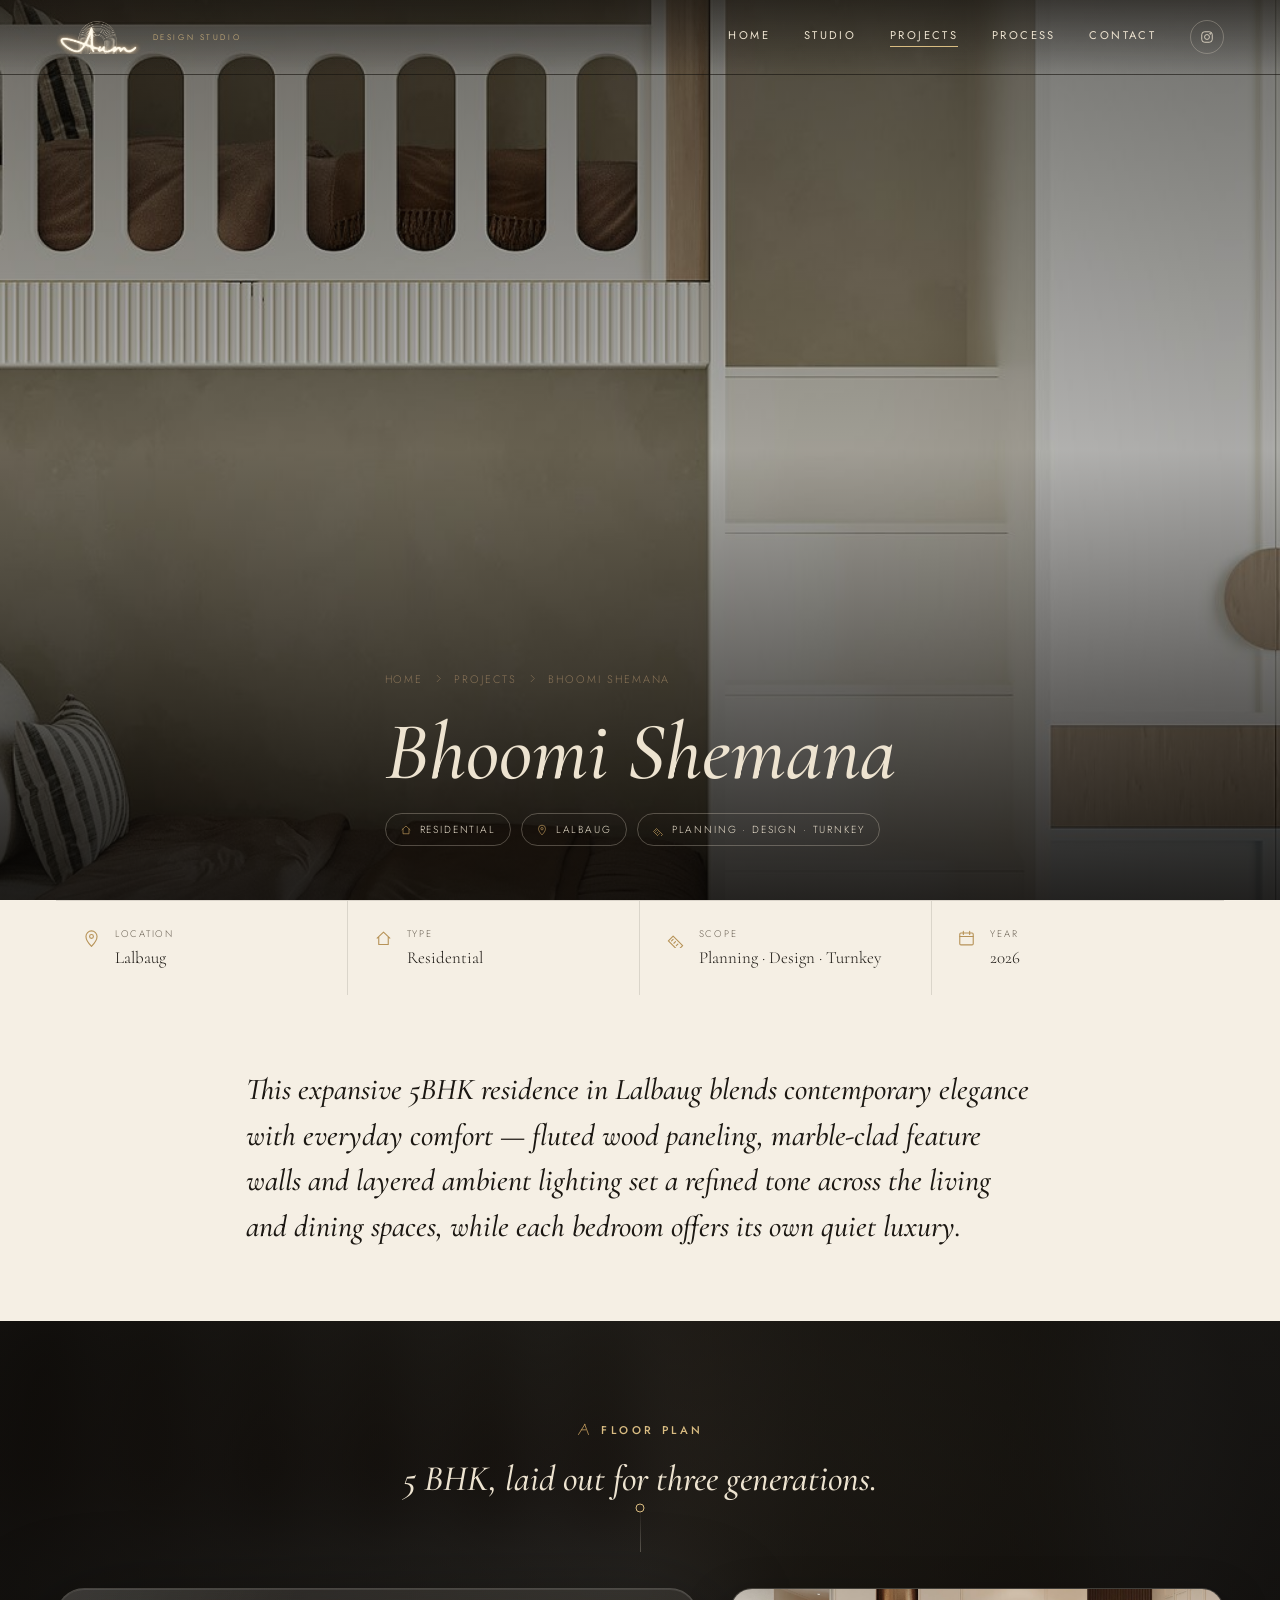
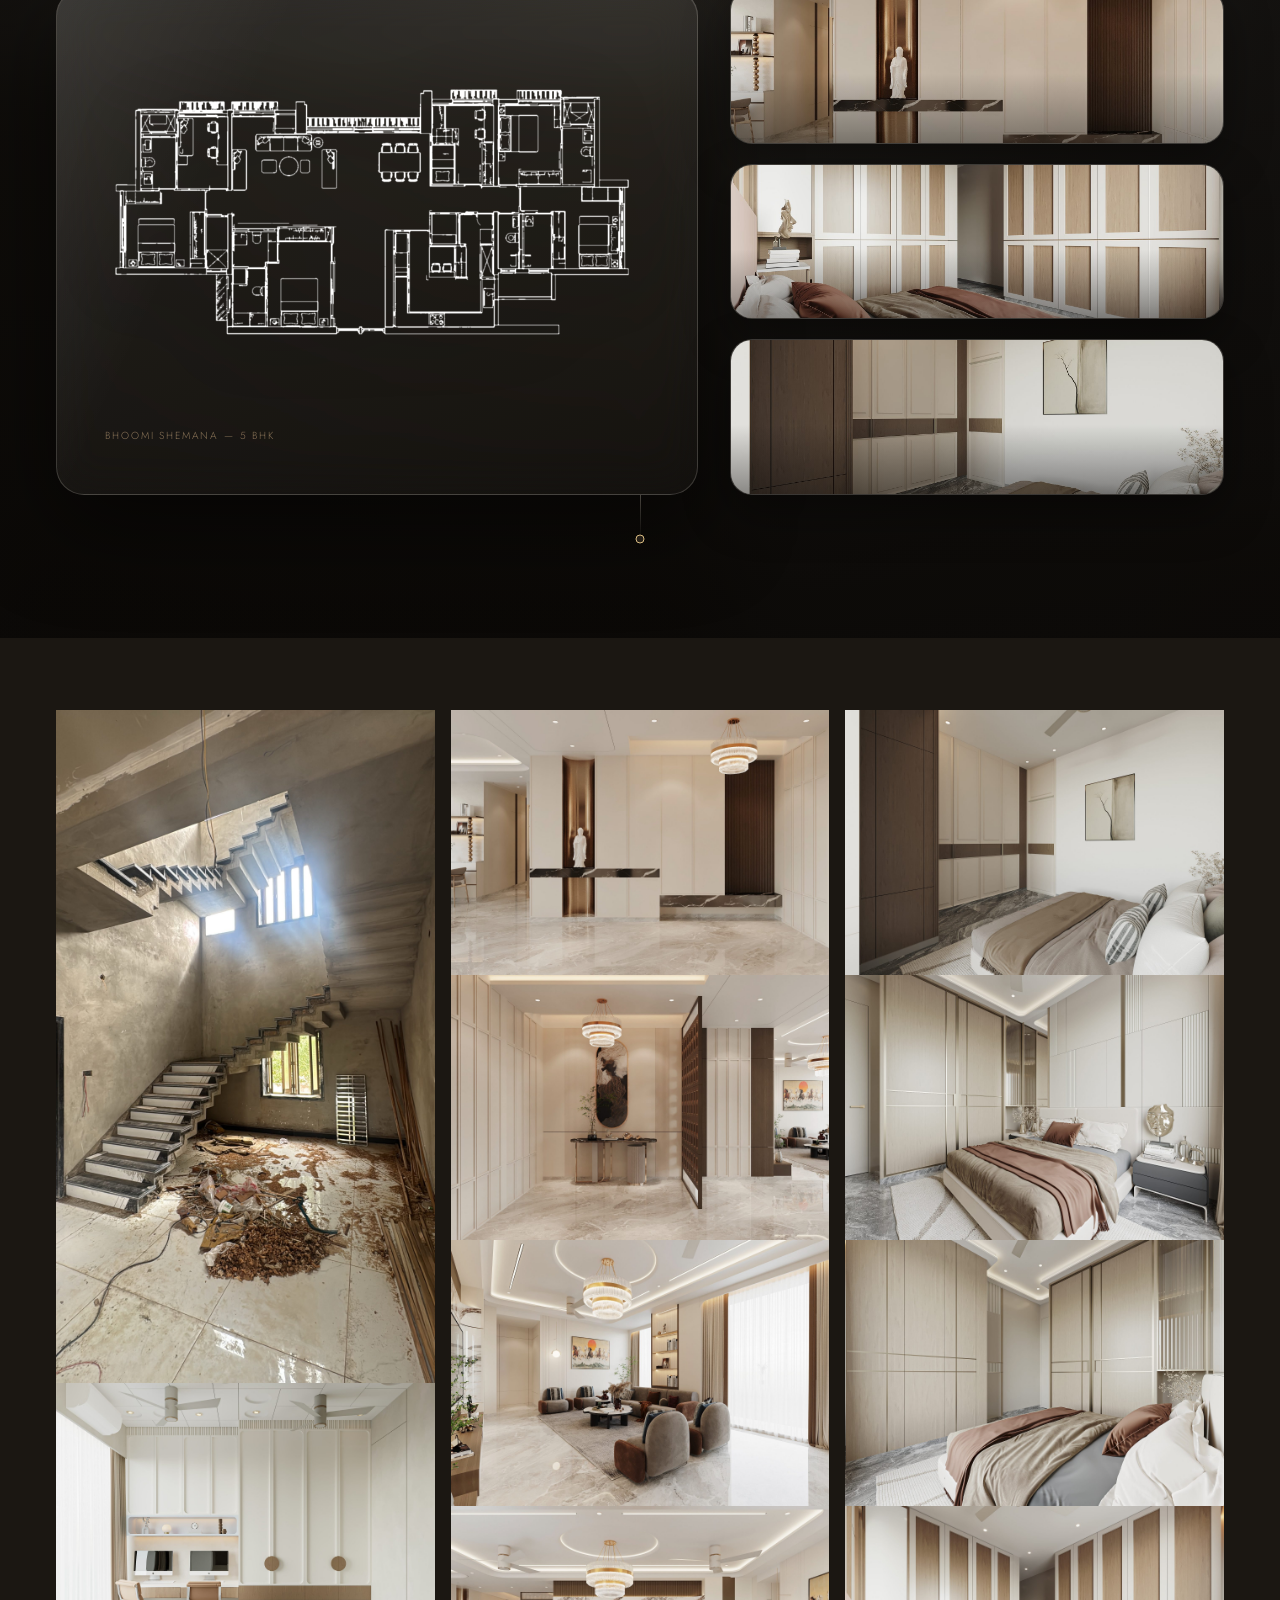
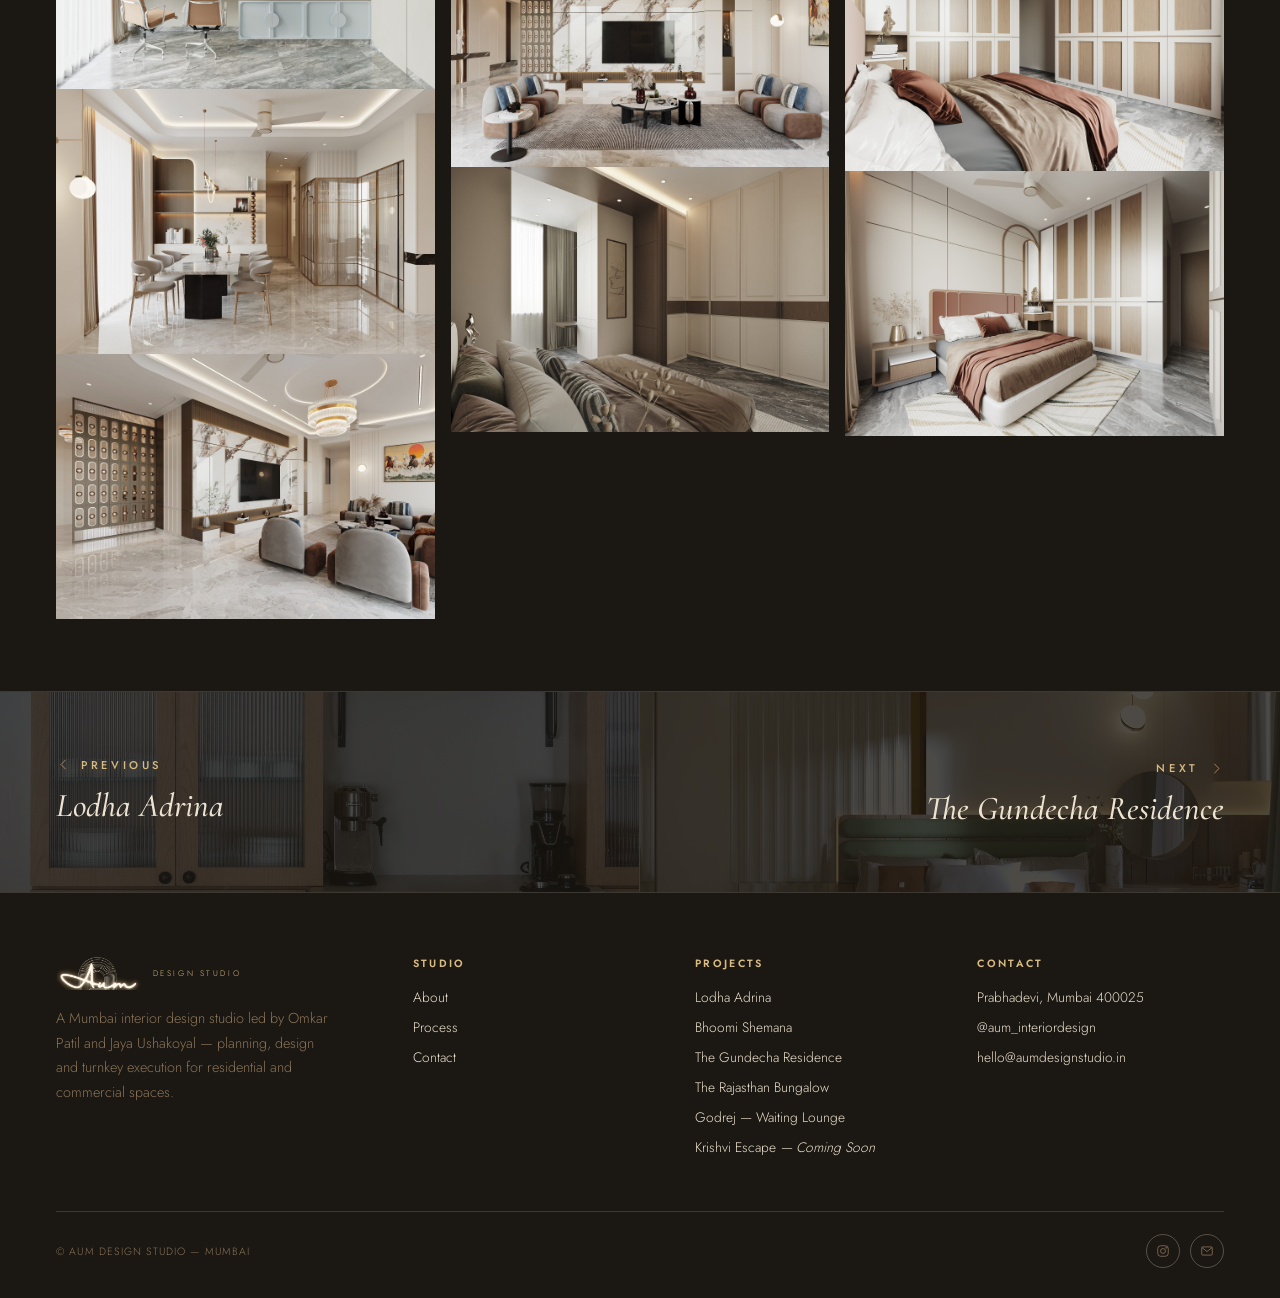
==== commit b030cd6d: "Add floor plans, prop cards, and animated 4K logo intro - Corrected project details against the port" ====
--- a/projects/bhoomi-shemana.html
+++ b/projects/bhoomi-shemana.html
@@ -37,8 +37,8 @@
 
 <header class="site-header">
   <a href="../index.html" class="logo">
-    <svg class="logo-arch" viewBox="0 0 120 120"><path d="M44,108 L44,50 A16,16 0 0 1 76,50 L76,108"/><path d="M36,108 L36,50 A24,24 0 0 1 84,50 L84,108"/><path d="M28,108 L28,50 A32,32 0 0 1 92,50 L92,108"/><path d="M20,108 L20,50 A40,40 0 0 1 100,50 L100,108"/><path d="M12,108 L12,50 A48,48 0 0 1 108,50 L108,108"/></svg>
-    <span class="logo-text"><span class="logo-script">Aum</span><span class="logo-caps">Design Studio</span></span>
+    <img class="logo-mark" src="../assets/img/logo-mark.png" alt="Aum" />
+    <span class="logo-caps">Design Studio</span>
   </a>
   <nav class="main-nav">
     <a href="../index.html">Home</a>
@@ -61,7 +61,7 @@
     <h1>Bhoomi Shemana</h1>
     <div class="p-hero-tags">
       <span class="tag"><svg class="icon"><use href="#i-home"></use></svg> Residential</span>
-      <span class="tag"><svg class="icon"><use href="#i-pin"></use></svg> Mumbai</span>
+      <span class="tag"><svg class="icon"><use href="#i-pin"></use></svg> Lalbaug</span>
       <span class="tag"><svg class="icon"><use href="#i-ruler"></use></svg> Planning · Design · Turnkey</span>
     </div>
   </div>
@@ -70,7 +70,7 @@
 <section class="meta-bar">
   <div class="wrap">
     <div class="meta-grid">
-      <div class="meta-item"><svg class="icon"><use href="#i-pin"></use></svg><div><span class="lbl">Location</span><span class="val">Mumbai</span></div></div>
+      <div class="meta-item"><svg class="icon"><use href="#i-pin"></use></svg><div><span class="lbl">Location</span><span class="val">Lalbaug</span></div></div>
       <div class="meta-item"><svg class="icon"><use href="#i-home"></use></svg><div><span class="lbl">Type</span><span class="val">Residential</span></div></div>
       <div class="meta-item"><svg class="icon"><use href="#i-ruler"></use></svg><div><span class="lbl">Scope</span><span class="val">Planning · Design · Turnkey</span></div></div>
       <div class="meta-item"><svg class="icon"><use href="#i-calendar"></use></svg><div><span class="lbl">Year</span><span class="val">2026</span></div></div>
@@ -80,7 +80,36 @@
 
 <section class="p-intro">
   <div class="wrap reveal">
-    <p>A five-bedroom family home, planned so three generations can share one roof without ever feeling short of room — in stone, timber and warm brass throughout.</p>
+    <p>This expansive 5BHK residence in Lalbaug blends contemporary elegance with everyday comfort — fluted wood paneling, marble-clad feature walls and layered ambient lighting set a refined tone across the living and dining spaces, while each bedroom offers its own quiet luxury.</p>
+  </div>
+</section>
+
+<section class="p-floorplan">
+  <div class="fp-bg"><img src="../assets/img/bhoomi-shemana/hero-desktop.jpg" alt="" /></div>
+  <div class="wrap">
+    <div class="p-floorplan-head reveal">
+      <div class="eyebrow"><svg class="icon"><use href="#i-plan"></use></svg> Floor Plan</div>
+      <h2>5 BHK, laid out for three generations.</h2>
+    </div>
+    <div class="fp-anchor"></div>
+    <div class="fp-layout">
+      <a class="fp-glass reveal reveal-delay-1" href="../assets/img/bhoomi-shemana/floorplan-lineart.png" data-lightbox="floorplan" data-full="../assets/img/bhoomi-shemana/floorplan-lineart.png">
+        <img src="../assets/img/bhoomi-shemana/floorplan-lineart.png" alt="Bhoomi Shemana — floor plan" loading="lazy" />
+        <div class="fp-tag"><span>Bhoomi Shemana — 5 BHK</span><svg class="icon"><use href="#i-arrow-up-right"></use></svg></div>
+      </a>
+      <div class="fp-props reveal reveal-delay-1">
+        <a class="fp-prop-card" href="../assets/img/bhoomi-shemana/gallery-05.jpg" data-lightbox="props-bhoomi" data-full="../assets/img/bhoomi-shemana/gallery-05.jpg">
+          <img src="../assets/img/bhoomi-shemana/gallery-05.jpg" alt="Bhoomi Shemana — interior detail" loading="lazy" /><svg class="icon"><use href="#i-arrow-up-right"></use></svg>
+        </a>
+        <a class="fp-prop-card" href="../assets/img/bhoomi-shemana/gallery-13.jpg" data-lightbox="props-bhoomi" data-full="../assets/img/bhoomi-shemana/gallery-13.jpg">
+          <img src="../assets/img/bhoomi-shemana/gallery-13.jpg" alt="Bhoomi Shemana — interior detail" loading="lazy" /><svg class="icon"><use href="#i-arrow-up-right"></use></svg>
+        </a>
+        <a class="fp-prop-card" href="../assets/img/bhoomi-shemana/gallery-10.jpg" data-lightbox="props-bhoomi" data-full="../assets/img/bhoomi-shemana/gallery-10.jpg">
+          <img src="../assets/img/bhoomi-shemana/gallery-10.jpg" alt="Bhoomi Shemana — interior detail" loading="lazy" /><svg class="icon"><use href="#i-arrow-up-right"></use></svg>
+        </a>
+      </div>
+    </div>
+    <div class="fp-anchor fp-anchor-bottom"></div>
   </div>
 </section>
 
@@ -124,7 +153,7 @@
   <div class="wrap">
     <div class="footer-top">
       <div>
-        <a href="../index.html" class="logo"><svg class="logo-arch" viewBox="0 0 120 120"><path d="M44,108 L44,50 A16,16 0 0 1 76,50 L76,108"/><path d="M36,108 L36,50 A24,24 0 0 1 84,50 L84,108"/><path d="M28,108 L28,50 A32,32 0 0 1 92,50 L92,108"/><path d="M20,108 L20,50 A40,40 0 0 1 100,50 L100,108"/><path d="M12,108 L12,50 A48,48 0 0 1 108,50 L108,108"/></svg><span class="logo-text"><span class="logo-script">Aum</span><span class="logo-caps">Design Studio</span></span></a>
+        <a href="../index.html" class="logo"><img class="logo-mark" src="../assets/img/logo-mark.png" alt="Aum" /><span class="logo-caps">Design Studio</span></a>
         <p>A Mumbai interior design studio led by Omkar Patil and Jaya Ushakoyal — planning, design and turnkey execution for residential and commercial spaces.</p>
       </div>
       <div class="footer-col"><h4>Studio</h4>
@@ -138,6 +167,7 @@
 <a href="../projects/gundechaal-residence.html">The Gundecha Residence</a>
 <a href="../projects/rajasthan-bungalow.html">The Rajasthan Bungalow</a>
 <a href="../projects/godrej-lounge.html">Godrej — Waiting Lounge</a>
+<a href="../projects/krishvi-escape.html">Krishvi Escape <em>— Coming Soon</em></a>
       </div>
       <div class="footer-col"><h4>Contact</h4>
         <span>Prabhadevi, Mumbai 400025</span>
--- a/css/base.css
+++ b/css/base.css
@@ -80,6 +80,7 @@
 
 /* ---------- Logo ---------- */
 .logo{display:flex;align-items:center;gap:12px;}
+.logo-mark{height:34px;width:auto;flex:none;display:block;}
 .logo-arch{width:34px;height:34px;flex:none;}
 .logo-arch path{fill:none;stroke:currentColor;stroke-width:1;opacity:.85;}
 .logo-script{font-family:var(--logo-script);font-size:1.9rem;color:var(--ivory);display:block;margin-bottom:-2px;line-height:1;}
--- a/css/pages.css
+++ b/css/pages.css
@@ -3,33 +3,32 @@
    ======================================================================== */
 
 /* ---------- Hero (home) ---------- */
-.hero{min-height:100svh;display:flex;flex-direction:column;justify-content:flex-end;padding-bottom:clamp(46px,7vh,92px);overflow:hidden;}
+.hero{position:relative;min-height:100svh;display:flex;flex-direction:column;justify-content:flex-end;padding-bottom:clamp(46px,7vh,92px);overflow:hidden;}
 .hero-media{position:absolute;inset:0;z-index:0;}
 .hero-media.parallax{top:-8%;height:116%;will-change:transform;}
 .hero-media video, .hero-media img{width:100%;height:100%;object-fit:cover;}
 .hero-media::after{content:'';position:absolute;inset:0;
   background:linear-gradient(to top, rgba(10,8,6,.86) 0%, rgba(10,8,6,.42) 45%, rgba(10,8,6,.55) 100%);}
-.hero-arches{position:absolute;top:4vh;left:50%;transform:translateX(-50%);width:min(640px,80vw);z-index:1;pointer-events:none;
-  filter:drop-shadow(0 1px 3px rgba(0,0,0,.9)) drop-shadow(0 0 14px rgba(0,0,0,.6));}
-.hero-arches path{fill:none;stroke:var(--ivory);stroke-width:1.3;
-  stroke-dasharray:1400;stroke-dashoffset:1400;animation:draw 2.8s var(--ease) forwards;opacity:.8;}
-.hero-arches path:nth-child(1){opacity:1;stroke:var(--brass-bright);stroke-width:1.6;}
-@keyframes draw{to{stroke-dashoffset:0;}}
-.hero-portal-glow{position:absolute;top:20vh;left:50%;transform:translateX(-50%);width:140px;height:140px;
-  border-radius:50%;z-index:1;pointer-events:none;
-  background:radial-gradient(circle, rgba(217,188,130,.4), rgba(217,188,130,0) 70%);filter:blur(6px);
-  animation:archpulse 5s ease-in-out infinite;}
-@keyframes archpulse{0%,100%{opacity:.5;transform:translateX(-50%) scale(1);}50%{opacity:1;transform:translateX(-50%) scale(1.14);}}
-.hero-content{position:relative;z-index:2;}
-.hero-eyebrow{margin-bottom:20px;}
-.hero h1{font-family:var(--serif);font-weight:300;font-size:clamp(2.6rem,7.4vw,6.2rem);line-height:1.03;margin:0 0 24px;letter-spacing:-.01em;text-wrap:balance;max-width:15ch;}
-.hero h1 em{font-style:italic;font-weight:400;background:linear-gradient(100deg, var(--brass) 10%, var(--brass-bright) 45%, var(--ivory) 60%, var(--brass) 90%);-webkit-background-clip:text;background-clip:text;color:transparent;}
-.hero-sub{font-size:1rem;font-weight:300;color:var(--paper-dim);max-width:40ch;line-height:1.6;border-top:1px solid var(--ink-line);padding-top:16px;display:flex;flex-wrap:wrap;gap:16px 28px;align-items:baseline;}
-.hero-sub b{color:var(--ivory);font-weight:500;}
-.hero-ctas{display:flex;gap:16px;flex-wrap:wrap;margin-top:30px;}
 .scroll-cue{position:absolute;bottom:32px;left:clamp(20px,4.4vw,72px);z-index:2;display:flex;align-items:center;gap:12px;font-size:.64rem;letter-spacing:.3em;text-transform:uppercase;color:var(--clay);}
 .scroll-cue .line{width:1px;height:38px;background:linear-gradient(to bottom, var(--brass-bright), transparent);animation:cue 2.2s ease-in-out infinite;}
 @keyframes cue{0%{opacity:.2;}50%{opacity:1;}100%{opacity:.2;}}
+
+/* ---------- Landing logo intro (plays fullscreen-black, shrinks left, then fades into the header ribbon on scroll) ---------- */
+.hero-logo-backdrop{position:absolute;inset:0;z-index:1;background:#000;transition:opacity .6s ease;}
+.hero-logo-backdrop.backdrop-out{opacity:0;pointer-events:none;}
+.hero-logo-intro{position:absolute;top:50%;left:50%;z-index:2;width:min(92vw,1000px);
+  transform:translate(-50%,-50%);transform-origin:center center;will-change:transform,opacity;}
+.hero-logo-intro.intro-animate{transition:transform .9s cubic-bezier(.7,0,.3,1);}
+.hero-logo-intro video, .hero-logo-intro img{width:100%;height:auto;display:block;}
+.hero-logo-intro img{display:none;}
+.hero-logo-intro.intro-swapped video{display:none;}
+.hero-logo-intro.intro-swapped img{display:block;}
+body.has-logo-intro header.site-header .logo{opacity:0;transition:opacity .2s linear;}
+@media (prefers-reduced-motion: reduce){
+  .hero-logo-intro.intro-animate{transition:none !important;}
+  .hero-logo-backdrop{transition:none !important;}
+  body.has-logo-intro header.site-header .logo{opacity:1;}
+}
 
 /* ---------- Statement ---------- */
 .statement{background:var(--paper);color:var(--ink);}
@@ -148,6 +147,7 @@
 .cta-media video{width:100%;height:100%;object-fit:cover;}
 .cta .wrap{position:relative;z-index:1;}
 .cta .logo{justify-content:center;margin-bottom:30px;}
+.cta .logo-mark{height:44px;}
 .cta .logo-arch{width:44px;height:44px;}
 .cta .logo-script{font-size:2.1rem;}
 .cta h2{font-family:var(--serif);font-weight:300;font-size:clamp(2.2rem,5.6vw,4.6rem);line-height:1.08;margin:0 auto 32px;max-width:16ch;text-wrap:balance;}
@@ -208,6 +208,78 @@
 .video-play.hidden{opacity:0;pointer-events:none;}
 .video-play .icon{width:64px;height:64px;color:var(--ivory);}
 
+.p-floorplan{position:relative;overflow:hidden;background:var(--ink-2);padding-block:clamp(80px,11vh,140px);isolation:isolate;}
+.p-floorplan .fp-bg{position:absolute;inset:-6%;z-index:0;}
+.p-floorplan .fp-bg img{width:100%;height:100%;object-fit:cover;filter:blur(34px) saturate(1.15) brightness(.5);transform:scale(1.08);}
+.p-floorplan .fp-bg::after{content:'';position:absolute;inset:0;background:
+  radial-gradient(ellipse at 50% 30%, rgba(20,17,13,.25), rgba(10,8,6,.72) 62%),
+  linear-gradient(180deg, rgba(10,8,6,.5) 0%, rgba(10,8,6,.78) 55%, rgba(10,8,6,.94) 100%);}
+.p-floorplan .wrap{position:relative;z-index:1;}
+.p-floorplan-head{max-width:640px;margin:0 auto 8px;text-align:center;}
+.p-floorplan-head h2{font-family:var(--serif);font-style:italic;font-weight:400;font-size:clamp(1.6rem,2.8vw,2.3rem);margin:14px 0 0;}
+
+.fp-anchor{width:1px;height:44px;margin:0 auto;background:linear-gradient(to bottom, transparent, var(--ink-line-strong));position:relative;}
+.fp-anchor::before{content:'';position:absolute;left:50%;top:0;width:7px;height:7px;border-radius:50%;border:1px solid var(--brass-bright);background:var(--ink-2);transform:translate(-50%,-50%);}
+.fp-anchor.fp-anchor-bottom{background:linear-gradient(to top, transparent, var(--ink-line-strong));}
+.fp-anchor.fp-anchor-bottom::before{top:auto;bottom:0;transform:translate(-50%,50%);}
+
+.fp-layout{display:grid;grid-template-columns:1.3fr 1fr;gap:clamp(18px,3vw,32px);align-items:start;
+  max-width:1180px;margin:36px auto 0;}
+
+.fp-glass{display:block;position:relative;margin:0;cursor:zoom-in;
+  border-radius:28px;padding:clamp(22px,4.4vw,48px);
+  background:linear-gradient(160deg, rgba(245,239,228,.1), rgba(245,239,228,.03));
+  border:1px solid rgba(245,239,228,.18);
+  backdrop-filter:blur(22px) saturate(1.2);
+  -webkit-backdrop-filter:blur(22px) saturate(1.2);
+  box-shadow:0 30px 90px rgba(0,0,0,.5), inset 0 1px 0 rgba(255,255,255,.1);
+  transition:transform .5s var(--ease), box-shadow .5s var(--ease), border-color .5s var(--ease);}
+.fp-glass:hover{transform:translateY(-4px);border-color:rgba(217,188,130,.4);box-shadow:0 40px 100px rgba(0,0,0,.55), inset 0 1px 0 rgba(255,255,255,.14);}
+.fp-glass::before{content:'';position:absolute;inset:0;border-radius:inherit;pointer-events:none;
+  background:linear-gradient(115deg, rgba(255,255,255,.14) 0%, transparent 28%);opacity:.6;}
+.fp-glass img{position:relative;width:100%;height:auto;display:block;filter:drop-shadow(0 10px 30px rgba(0,0,0,.4));}
+.fp-glass .fp-tag{position:relative;display:flex;justify-content:space-between;align-items:center;gap:14px;margin-top:clamp(16px,3vw,26px);
+  font-size:.64rem;letter-spacing:.18em;text-transform:uppercase;color:var(--clay);}
+.fp-glass .fp-tag .icon{width:20px;height:20px;color:var(--ivory);opacity:0;transition:opacity .3s ease;}
+.fp-glass:hover .fp-tag .icon{opacity:.9;}
+@media (max-width:640px){.fp-glass{border-radius:20px;}}
+
+.fp-props{display:flex;flex-direction:column;gap:clamp(14px,2vw,20px);height:100%;}
+.fp-prop-card{position:relative;display:block;overflow:hidden;cursor:zoom-in;border-radius:22px;
+  border:1px solid rgba(245,239,228,.16);
+  background:rgba(245,239,228,.04);
+  backdrop-filter:blur(14px) saturate(1.15);
+  -webkit-backdrop-filter:blur(14px) saturate(1.15);
+  box-shadow:0 18px 46px rgba(0,0,0,.4), inset 0 1px 0 rgba(255,255,255,.08);
+  transition:transform .45s var(--ease), border-color .45s var(--ease), box-shadow .45s var(--ease);
+  aspect-ratio:16/11;flex:1 1 0;}
+.fp-prop-card:hover{transform:translateY(-3px);border-color:rgba(217,188,130,.38);box-shadow:0 24px 56px rgba(0,0,0,.45), inset 0 1px 0 rgba(255,255,255,.12);}
+.fp-prop-card img{width:100%;height:100%;object-fit:cover;display:block;}
+.fp-prop-card::after{content:'';position:absolute;inset:0;pointer-events:none;
+  background:linear-gradient(180deg, rgba(10,8,6,0) 55%, rgba(10,8,6,.4) 100%);}
+.fp-prop-card .icon{position:absolute;right:14px;top:14px;width:16px;height:16px;color:var(--ivory);opacity:0;
+  transition:opacity .3s ease;filter:drop-shadow(0 1px 6px rgba(0,0,0,.6));}
+.fp-prop-card:hover .icon{opacity:.9;}
+
+@media (max-width:820px){.fp-layout{grid-template-columns:1fr;}.fp-props{flex-direction:row;}.fp-prop-card{aspect-ratio:1/1;}}
+@media (max-width:520px){.fp-props{flex-direction:column;}.fp-prop-card{aspect-ratio:16/11;}}
+
+/* ---------- Coming soon (upcoming project) ---------- */
+.tag.tag-soon{border-color:var(--brass-bright);color:var(--brass-bright);position:relative;}
+.tag.tag-soon .pulse-dot{width:6px;height:6px;border-radius:50%;background:var(--brass-bright);display:inline-block;animation:pulseDot 1.8s ease-in-out infinite;}
+@keyframes pulseDot{0%,100%{opacity:1;box-shadow:0 0 0 0 rgba(217,188,130,.5);}50%{opacity:.55;box-shadow:0 0 0 5px rgba(217,188,130,0);}}
+.p-teaser{background:var(--ink-2);padding-block:clamp(70px,11vh,130px);text-align:center;}
+.p-teaser .wrap{max-width:680px;}
+.p-teaser .eyebrow{justify-content:center;margin-bottom:18px;}
+.p-teaser h2{font-family:var(--serif);font-style:italic;font-weight:400;font-size:clamp(1.6rem,3.2vw,2.4rem);margin:0 0 16px;}
+.p-teaser p{color:var(--clay);font-size:1rem;line-height:1.7;margin:0;}
+
+.p-card.p6{grid-column:span 12;grid-row:span 2;}
+@media (max-width:820px){.p-card.p6{grid-column:span 12;grid-row:span 3;}}
+.p-card.card-soon .p-caption{background:linear-gradient(to top, rgba(10,8,6,.92) 0%, rgba(10,8,6,.1) 65%, transparent 100%);}
+.p-card .p-kicker.soon{color:var(--brass-bright);}
+.p-card .p-kicker.soon .pulse-dot{width:6px;height:6px;border-radius:50%;background:var(--brass-bright);display:inline-block;margin-right:2px;animation:pulseDot 1.8s ease-in-out infinite;}
+
 .p-nextprev{background:var(--ink);border-top:1px solid var(--ink-line);}
 .nextprev-grid{display:grid;grid-template-columns:1fr 1fr;}
 .np-link{position:relative;padding:clamp(40px,7vh,80px) clamp(20px,4.4vw,72px);overflow:hidden;}
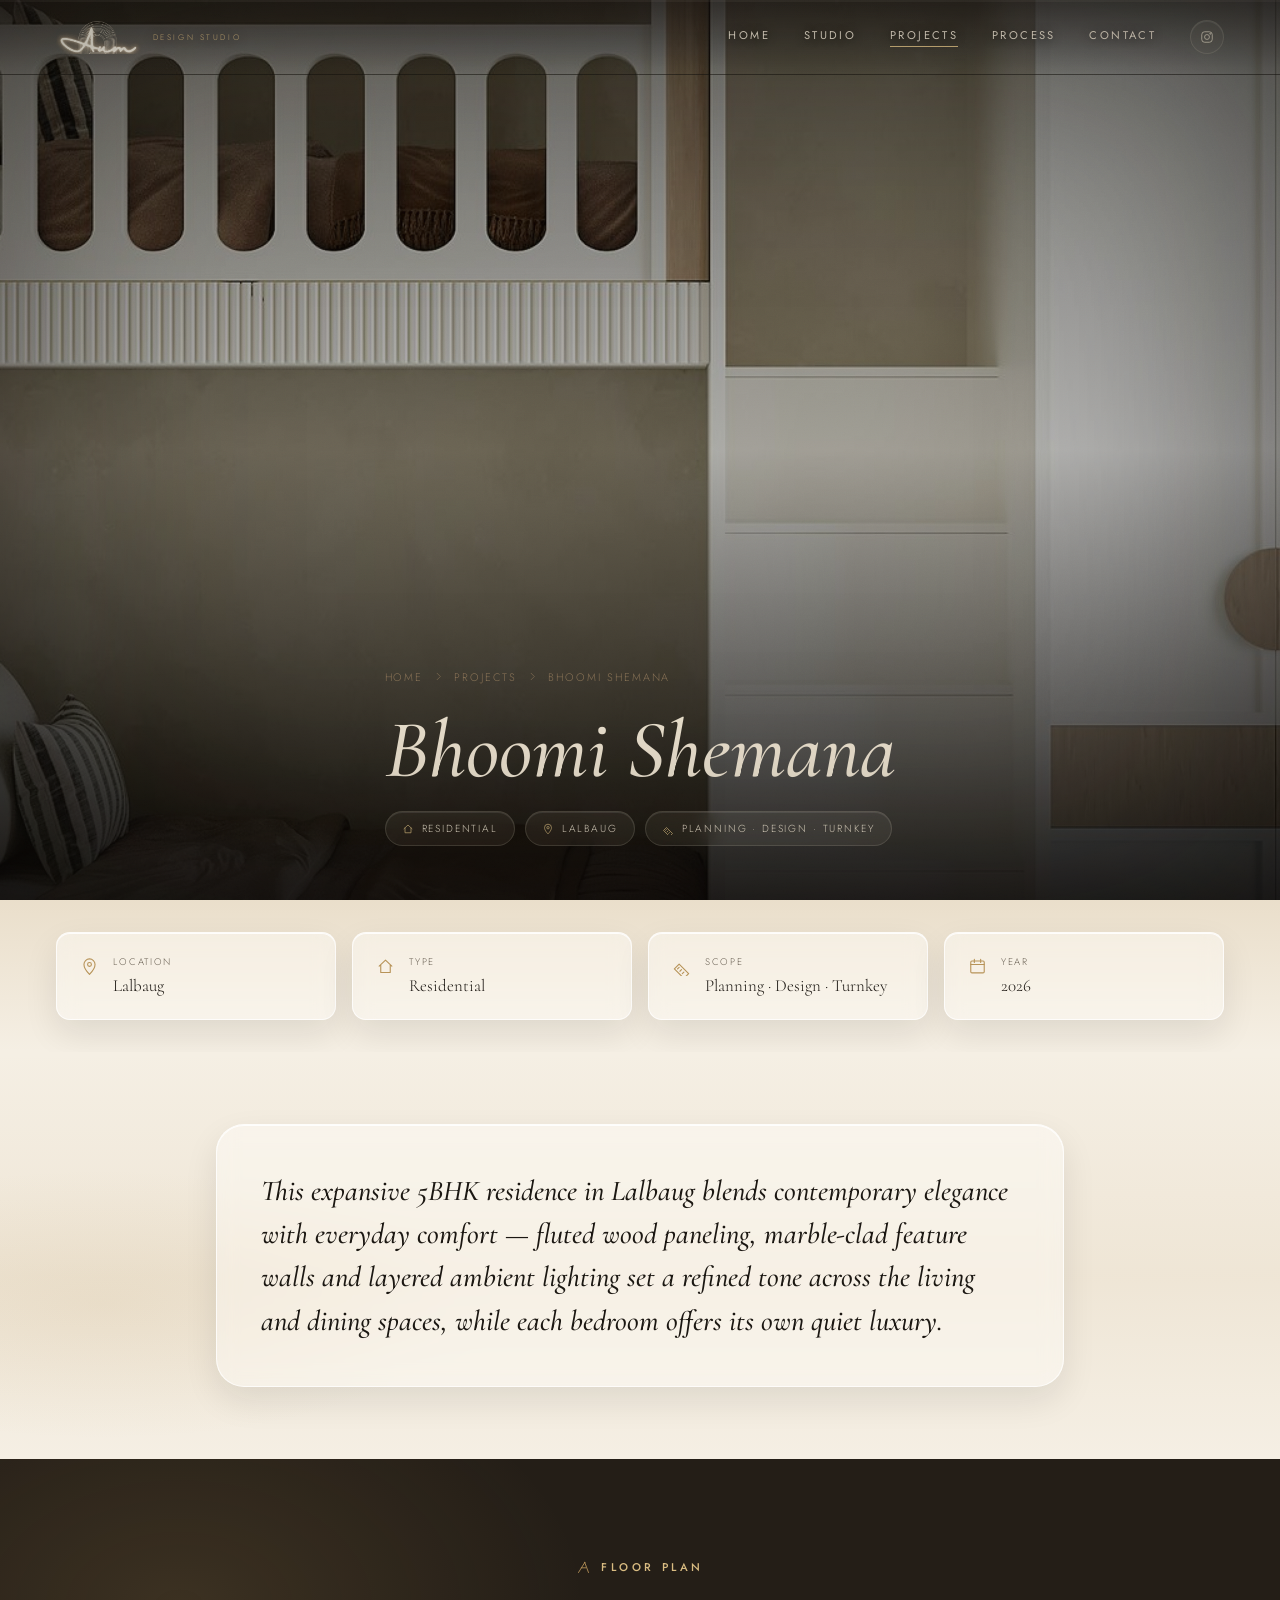
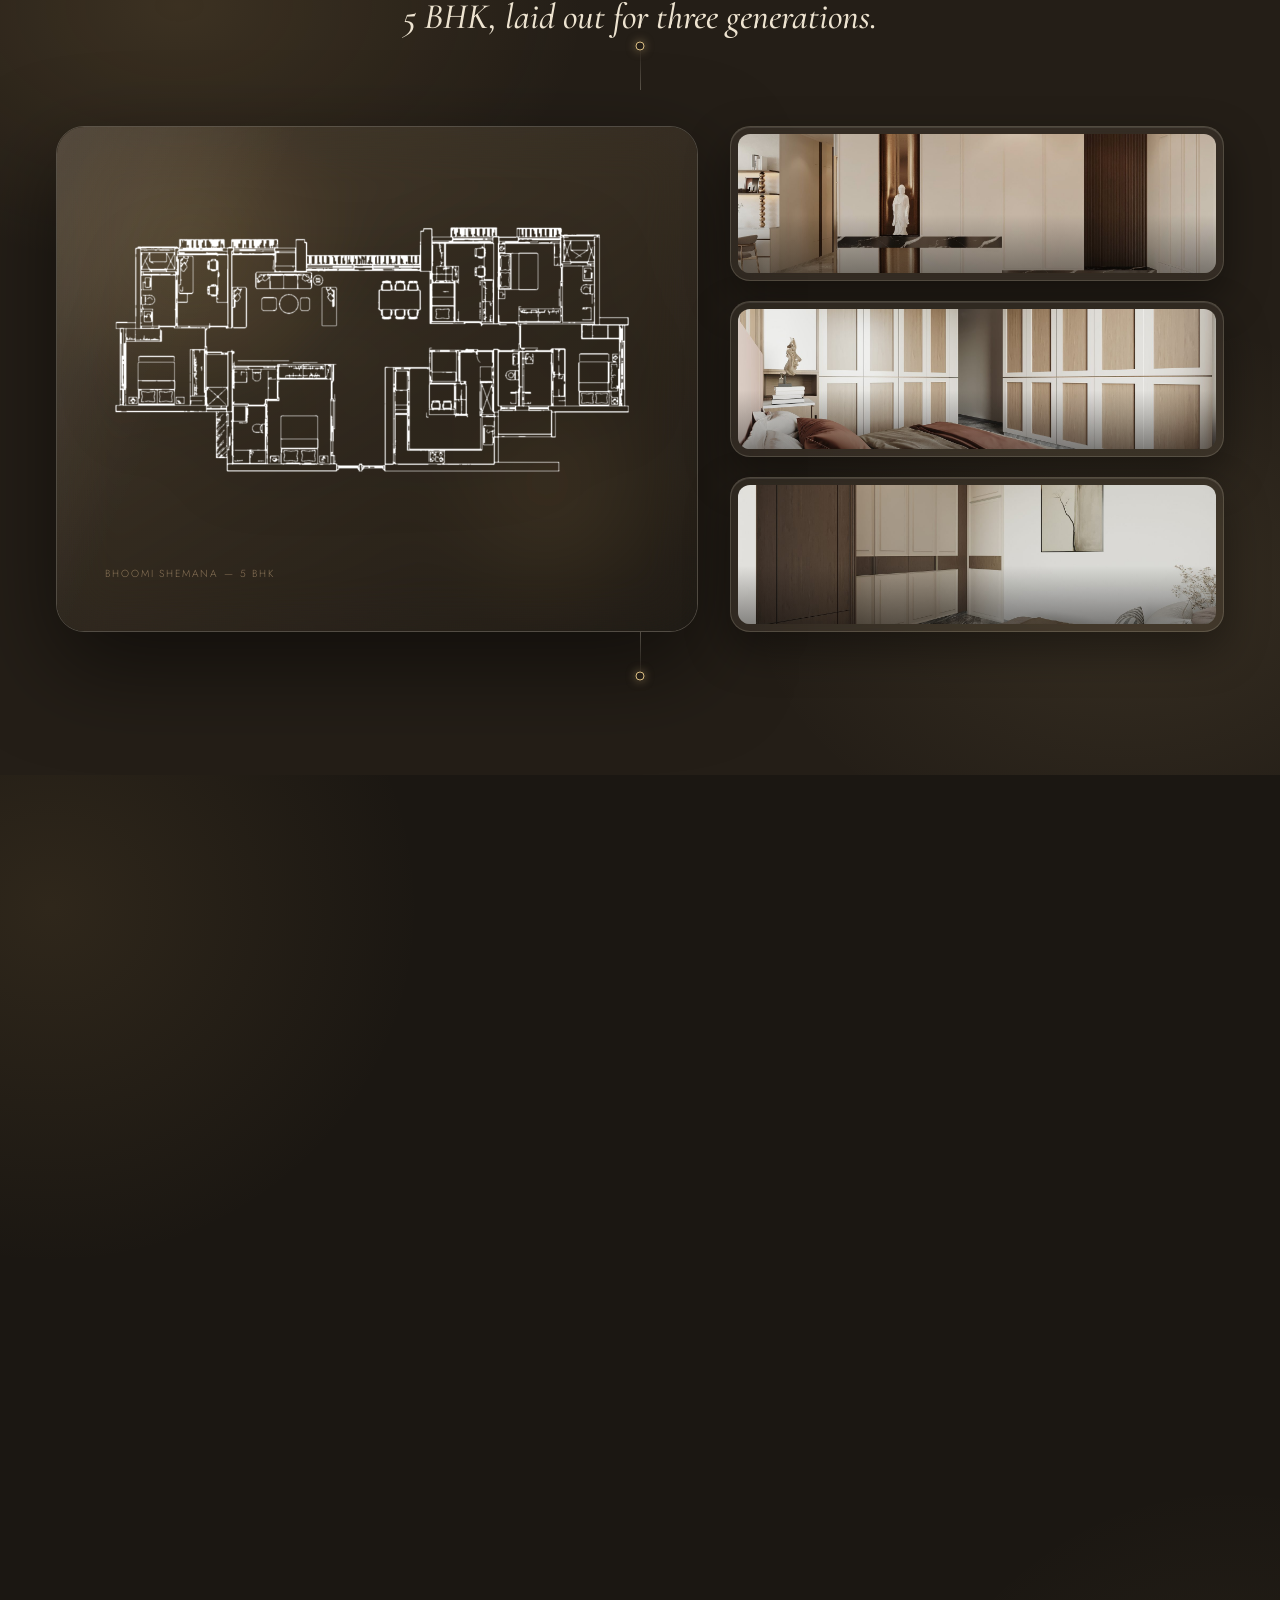
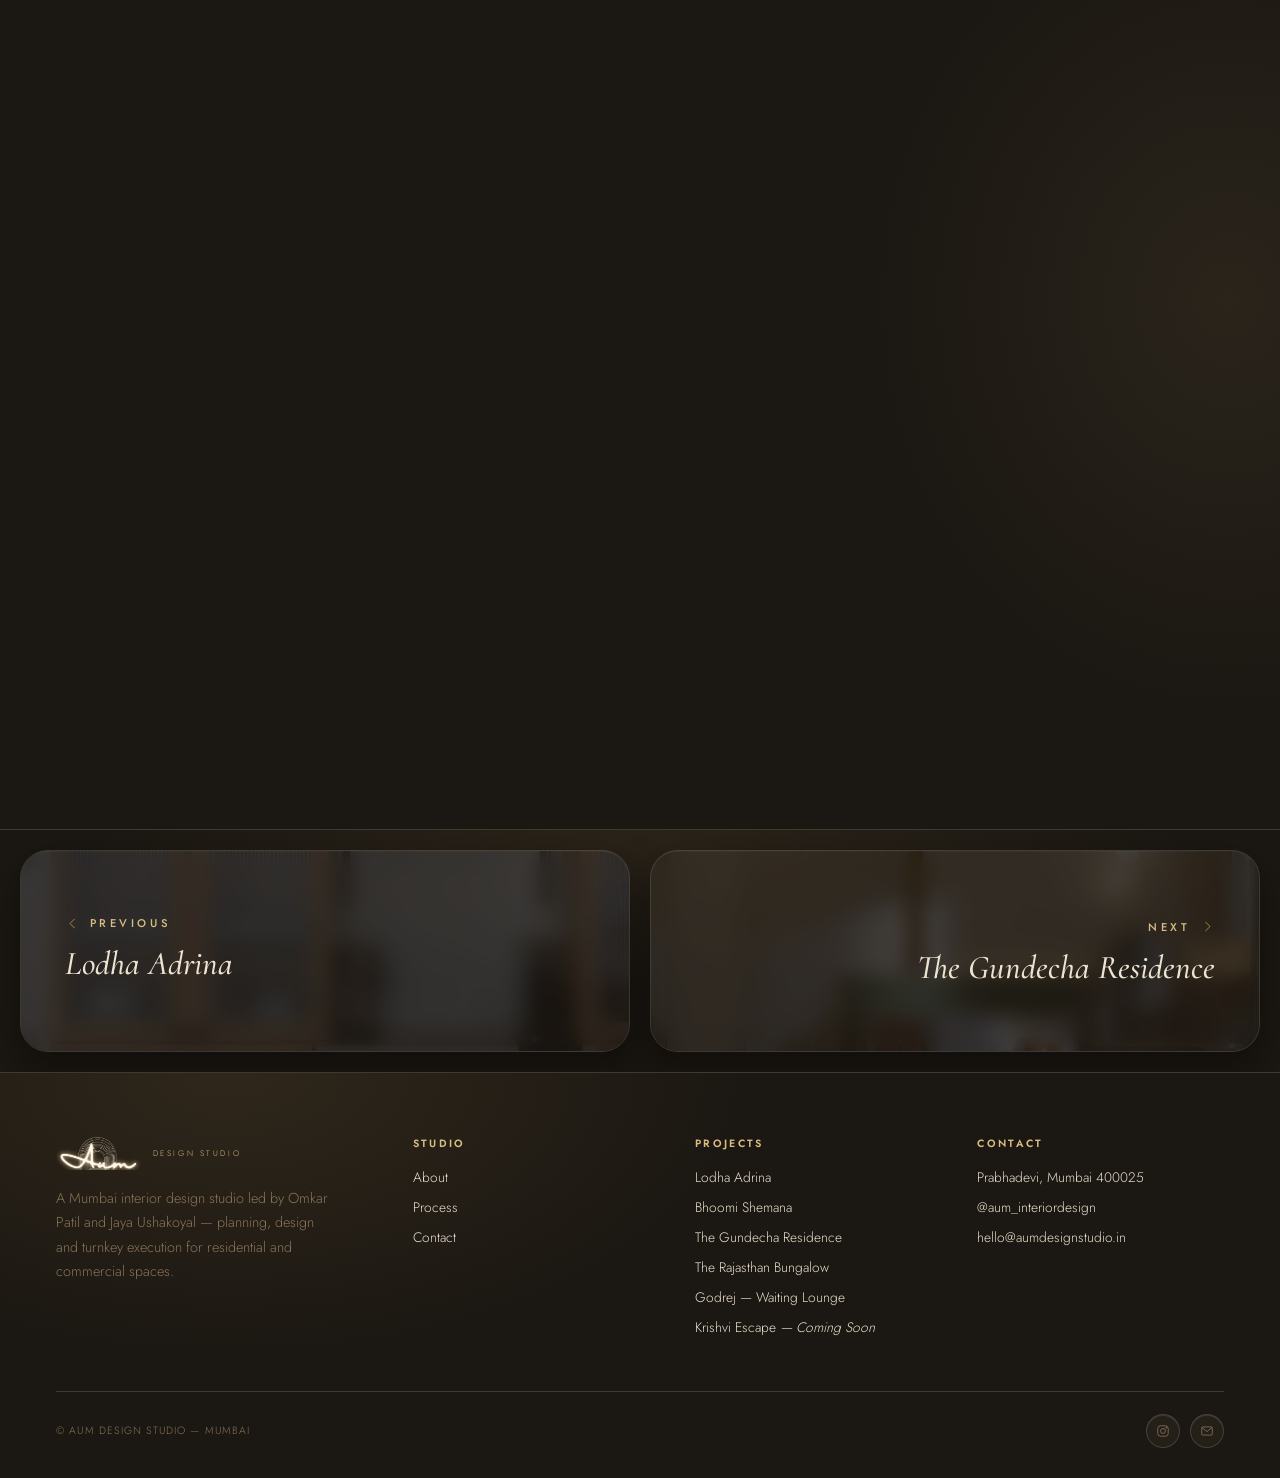
==== commit 0e03e7f2: "Glassmorphism overhaul: site-wide glass system + immersion layer Promote the one-off floor-plan glas" ====
--- a/projects/bhoomi-shemana.html
+++ b/projects/bhoomi-shemana.html
@@ -85,7 +85,6 @@
 </section>
 
 <section class="p-floorplan">
-  <div class="fp-bg"><img src="../assets/img/bhoomi-shemana/hero-desktop.jpg" alt="" /></div>
   <div class="wrap">
     <div class="p-floorplan-head reveal">
       <div class="eyebrow"><svg class="icon"><use href="#i-plan"></use></svg> Floor Plan</div>
@@ -94,7 +93,9 @@
     <div class="fp-anchor"></div>
     <div class="fp-layout">
       <a class="fp-glass reveal reveal-delay-1" href="../assets/img/bhoomi-shemana/floorplan-lineart.png" data-lightbox="floorplan" data-full="../assets/img/bhoomi-shemana/floorplan-lineart.png">
-        <img src="../assets/img/bhoomi-shemana/floorplan-lineart.png" alt="Bhoomi Shemana — floor plan" loading="lazy" />
+        <div class="fp-glass-image"></div>
+        <div class="fp-glass-tint"></div>
+        <img class="fp-glass-plan" src="../assets/img/bhoomi-shemana/floorplan-lineart.png" alt="Bhoomi Shemana — floor plan" loading="lazy" />
         <div class="fp-tag"><span>Bhoomi Shemana — 5 BHK</span><svg class="icon"><use href="#i-arrow-up-right"></use></svg></div>
       </a>
       <div class="fp-props reveal reveal-delay-1">
--- a/css/base.css
+++ b/css/base.css
@@ -1,5 +1,6 @@
 /* ========================================================================
    AUM Design Studio — Shared Design System
+   Glass layer: one token set, one .glass primitive, two contexts (ink / paper)
    ======================================================================== */
 
 @font-face{font-family:'Cormorant';font-style:normal;font-weight:300 600;font-display:swap;
@@ -32,6 +33,33 @@
   --logo-script:'Halimun', cursive;
   --ease: cubic-bezier(.22,.61,.36,1);
   --header-h: 84px;
+
+  /* ---------- Glass tokens (on ink) ---------- */
+  --g-fill:        rgba(237,227,208,.045);
+  --g-fill-strong: rgba(237,227,208,.075);
+  --g-fill-lit:    rgba(217,188,130,.10);
+  --g-edge:        rgba(237,227,208,.17);
+  --g-edge-lit:    rgba(217,188,130,.44);
+  --g-spec:        inset 0 1px 0 rgba(255,255,255,.10);
+  --g-spec-lit:    inset 0 1px 0 rgba(255,255,255,.16);
+  --g-blur:        blur(18px) saturate(1.3);
+  --g-blur-heavy:  blur(30px) saturate(1.35);
+  --g-blur-light:  blur(10px) saturate(1.2);
+  --g-cast:        0 18px 44px rgba(0,0,0,.40);
+  --g-cast-lift:   0 26px 62px rgba(0,0,0,.48);
+  --g-cast-deep:   0 34px 92px rgba(0,0,0,.52);
+
+  /* ---------- Glass tokens (on paper) ---------- */
+  --gp-fill:   rgba(255,255,255,.42);
+  --gp-fill-strong: rgba(255,255,255,.62);
+  --gp-edge:   rgba(255,255,255,.75);
+  --gp-edge-lit: rgba(183,147,88,.5);
+  --gp-spec:   inset 0 1px 0 rgba(255,255,255,.85);
+  --gp-cast:   0 14px 34px rgba(27,23,18,.09);
+  --gp-cast-lift: 0 20px 46px rgba(27,23,18,.13);
+
+  /* ---------- Radius scale ---------- */
+  --r-xs:8px; --r-sm:14px; --r-md:20px; --r-lg:28px; --r-pill:999px;
 }
 
 *{box-sizing:border-box;}
@@ -50,6 +78,66 @@
 .wrap{max-width:1400px;margin:0 auto;padding-inline:clamp(20px,4.4vw,72px);}
 .on-paper{color:var(--ink);}
 
+/* ---------- Immersion: film grain + edge vignette (whole document) ---------- */
+body::before{
+  content:'';position:fixed;inset:0;z-index:900;pointer-events:none;
+  background-image:url("data:image/svg+xml,%3Csvg xmlns='http://www.w3.org/2000/svg' width='160' height='160'%3E%3Cfilter id='n'%3E%3CfeTurbulence type='fractalNoise' baseFrequency='.9' numOctaves='3' stitchTiles='stitch'/%3E%3C/filter%3E%3Crect width='160' height='160' filter='url(%23n)'/%3E%3C/svg%3E");
+  background-size:160px 160px;opacity:.038;mix-blend-mode:overlay;
+}
+body::after{
+  content:'';position:fixed;inset:0;z-index:899;pointer-events:none;
+  box-shadow:inset 0 0 min(22vw,260px) rgba(10,8,6,.5);
+}
+
+/* ---------- Ambient light beds: give the glass something to actually refract ---------- */
+.atmos{isolation:isolate;}
+.atmos::before{
+  content:'';position:absolute;inset:0;z-index:0;pointer-events:none;
+  background:
+    radial-gradient(48% 42% at 10% 4%, rgba(183,147,88,.14), transparent 72%),
+    radial-gradient(40% 48% at 92% 82%, rgba(217,188,130,.085), transparent 74%);
+}
+.atmos > *{position:relative;z-index:1;}
+
+/* ---------- The glass primitive ---------- */
+.glass{
+  position:relative;
+  background:var(--g-fill);
+  border:1px solid var(--g-edge);
+  border-radius:var(--r-md);
+  backdrop-filter:var(--g-blur);
+  -webkit-backdrop-filter:var(--g-blur);
+  box-shadow:var(--g-cast), var(--g-spec);
+  transition:border-color .45s var(--ease), box-shadow .45s var(--ease),
+             background .45s var(--ease), transform .45s var(--ease);
+}
+/* top-left specular wash — what separates glass from a tinted box */
+.glass::before{
+  content:'';position:absolute;inset:0;border-radius:inherit;pointer-events:none;
+  background:linear-gradient(118deg, rgba(255,255,255,.13) 0%, rgba(255,255,255,.03) 22%, transparent 46%);
+  opacity:.85;transition:opacity .45s var(--ease);
+}
+.glass-lit,
+a.glass:hover, button.glass:hover{
+  background:var(--g-fill-strong);
+  border-color:var(--g-edge-lit);
+  box-shadow:var(--g-cast-lift), var(--g-spec-lit);
+}
+a.glass:hover::before, button.glass:hover::before{opacity:1;}
+
+/* paper-context glass */
+.glass-paper{
+  position:relative;
+  background:var(--gp-fill);
+  border:1px solid var(--gp-edge);
+  border-radius:var(--r-md);
+  backdrop-filter:var(--g-blur-light);
+  -webkit-backdrop-filter:var(--g-blur-light);
+  box-shadow:var(--gp-cast), var(--gp-spec);
+  transition:border-color .45s var(--ease), box-shadow .45s var(--ease),
+             background .45s var(--ease), transform .45s var(--ease);
+}
+
 .eyebrow{
   font-family:var(--sans);font-size:.7rem;font-weight:500;letter-spacing:.32em;
   text-transform:uppercase;color:var(--brass-bright);display:inline-flex;align-items:center;gap:10px;
@@ -61,22 +149,41 @@
 .reveal.in-view{opacity:1;transform:translateY(0);}
 .reveal-delay-1{transition-delay:.1s;} .reveal-delay-2{transition-delay:.2s;} .reveal-delay-3{transition-delay:.32s;}
 
-/* ---------- Buttons ---------- */
+/* ---------- Scroll progress (glass hairline) ---------- */
+.scroll-rail{position:fixed;top:0;left:0;right:0;height:2px;z-index:300;pointer-events:none;
+  background:rgba(237,227,208,.07);}
+.scroll-rail span{display:block;height:100%;width:0;transform-origin:left;
+  background:linear-gradient(90deg, var(--brass), var(--brass-bright));
+  box-shadow:0 0 12px rgba(217,188,130,.55);}
+
+/* ---------- Buttons (glass pills) ---------- */
 .btn{
   display:inline-flex;align-items:center;gap:12px;padding:15px 30px;
-  border:1px solid var(--brass-bright);border-radius:2px;
+  border:1px solid var(--g-edge-lit);border-radius:var(--r-pill);
   font-size:.72rem;letter-spacing:.24em;text-transform:uppercase;color:var(--ivory);
-  background:linear-gradient(100deg, transparent, rgba(217,188,130,.14), transparent);
-  background-size:220% 100%;background-position:0% 0%;position:relative;overflow:hidden;
-  transition:background-position .8s var(--ease), border-color .4s var(--ease), transform .3s var(--ease);
-}
-.btn:hover{background-position:100% 0%;border-color:var(--ivory);transform:translateY(-2px);}
+  background:var(--g-fill-lit);
+  backdrop-filter:var(--g-blur);-webkit-backdrop-filter:var(--g-blur);
+  box-shadow:var(--g-cast), var(--g-spec);
+  position:relative;overflow:hidden;isolation:isolate;
+  transition:border-color .4s var(--ease), background .4s var(--ease), box-shadow .4s var(--ease), transform .3s var(--ease);
+}
+/* specular sweep travels across on hover */
+.btn::after{
+  content:'';position:absolute;inset:0;z-index:-1;pointer-events:none;
+  background:linear-gradient(100deg, transparent 20%, rgba(255,255,255,.20) 50%, transparent 80%);
+  transform:translateX(-120%);transition:transform .9s var(--ease);
+}
+.btn:hover::after{transform:translateX(120%);}
+.btn:hover{border-color:var(--ivory);background:rgba(217,188,130,.18);box-shadow:var(--g-cast-lift), var(--g-spec-lit);}
 .btn .icon{width:14px;height:14px;transition:transform .35s var(--ease);}
 .btn:hover .icon{transform:translateX(4px);}
-.btn.ghost{background:none;border-color:var(--ink-line-strong);}
-.btn.ghost:hover{border-color:var(--brass-bright);}
-.on-paper .btn{color:var(--ink);border-color:var(--brass);}
-.on-paper .btn:hover{border-color:var(--ink);}
+.btn.ghost{background:var(--g-fill);border-color:var(--g-edge);}
+.btn.ghost:hover{border-color:var(--g-edge-lit);background:var(--g-fill-strong);}
+.on-paper .btn{color:var(--ink);border-color:var(--gp-edge-lit);background:var(--gp-fill);
+  backdrop-filter:var(--g-blur-light);-webkit-backdrop-filter:var(--g-blur-light);
+  box-shadow:var(--gp-cast), var(--gp-spec);}
+.on-paper .btn::after{background:linear-gradient(100deg, transparent 20%, rgba(255,255,255,.6) 50%, transparent 80%);}
+.on-paper .btn:hover{border-color:var(--ink);background:var(--gp-fill-strong);box-shadow:var(--gp-cast-lift), var(--gp-spec);}
 
 /* ---------- Logo ---------- */
 .logo{display:flex;align-items:center;gap:12px;}
@@ -86,47 +193,79 @@
 .logo-script{font-family:var(--logo-script);font-size:1.9rem;color:var(--ivory);display:block;margin-bottom:-2px;line-height:1;}
 .logo-caps{font-family:var(--sans);font-size:.5rem;letter-spacing:.32em;text-transform:uppercase;color:var(--brass-bright);display:block;}
 
-/* ---------- Header ---------- */
+/* ---------- Header (glass ribbon) ---------- */
 header.site-header{
   position:fixed;top:0;left:0;right:0;z-index:200;
   padding:20px clamp(20px,4.4vw,72px);
   display:flex;align-items:center;justify-content:space-between;
-  background:linear-gradient(to bottom, rgba(20,17,13,.6), transparent);
-  transition:background .5s var(--ease), backdrop-filter .5s var(--ease), padding .4s var(--ease), border-color .5s var(--ease);
+  background:linear-gradient(to bottom, rgba(20,17,13,.55), transparent);
+  transition:background .5s var(--ease), backdrop-filter .5s var(--ease), padding .4s var(--ease),
+             border-color .5s var(--ease), box-shadow .5s var(--ease);
   border-bottom:1px solid transparent;
 }
-header.site-header.solid{background:rgba(21,18,14,.88);backdrop-filter:blur(14px) saturate(1.1);padding-block:13px;border-color:var(--ink-line);}
+/* tint has to hold up over the PAPER sections too — the ribbon crosses both */
+header.site-header.solid{
+  background:rgba(24,20,16,.62);
+  backdrop-filter:var(--g-blur-heavy);-webkit-backdrop-filter:var(--g-blur-heavy);
+  padding-block:13px;border-color:var(--g-edge);
+  box-shadow:0 12px 40px rgba(0,0,0,.32), var(--g-spec);
+}
 header.site-header nav.main-nav{display:flex;align-items:center;gap:clamp(18px,2.6vw,40px);}
 header.site-header nav.main-nav a:not(.icon-link){
   font-size:.7rem;letter-spacing:.22em;text-transform:uppercase;font-weight:400;position:relative;padding-bottom:4px;
-}
+  text-shadow:0 1px 10px rgba(10,8,6,.7);
+}
+header.site-header .logo-caps{text-shadow:0 1px 10px rgba(10,8,6,.7);}
 header.site-header nav.main-nav a:not(.icon-link)::after{
   content:'';position:absolute;left:0;bottom:0;width:100%;height:1px;background:var(--brass-bright);
   transform:scaleX(0);transform-origin:left;transition:transform .4s var(--ease);
 }
 header.site-header nav.main-nav a.active::after,
 header.site-header nav.main-nav a:not(.icon-link):hover::after{transform:scaleX(1);}
-.icon-link{width:34px;height:34px;border:1px solid var(--ink-line-strong);border-radius:50%;display:flex;align-items:center;justify-content:center;transition:border-color .3s var(--ease), background .3s var(--ease);}
-.icon-link:hover{border-color:var(--brass-bright);background:rgba(217,188,130,.08);}
+
+.icon-link{width:34px;height:34px;border:1px solid var(--g-edge);border-radius:50%;
+  display:flex;align-items:center;justify-content:center;
+  background:var(--g-fill);backdrop-filter:var(--g-blur-light);-webkit-backdrop-filter:var(--g-blur-light);
+  box-shadow:var(--g-spec);
+  transition:border-color .3s var(--ease), background .3s var(--ease), box-shadow .3s var(--ease);}
+.icon-link:hover{border-color:var(--g-edge-lit);background:var(--g-fill-lit);box-shadow:0 6px 18px rgba(0,0,0,.3), var(--g-spec-lit);}
 .icon-link .icon{width:14px;height:14px;}
-.nav-toggle{display:none;width:40px;height:40px;border:1px solid var(--ink-line-strong);border-radius:50%;align-items:center;justify-content:center;background:none;color:var(--ivory);cursor:pointer;}
+.nav-toggle{display:none;width:40px;height:40px;border:1px solid var(--g-edge);border-radius:50%;
+  align-items:center;justify-content:center;color:var(--ivory);cursor:pointer;
+  background:var(--g-fill);backdrop-filter:var(--g-blur-light);-webkit-backdrop-filter:var(--g-blur-light);
+  box-shadow:var(--g-spec);transition:border-color .3s var(--ease), background .3s var(--ease);}
+.nav-toggle:hover{border-color:var(--g-edge-lit);background:var(--g-fill-lit);}
 .nav-toggle .icon{width:16px;height:16px;}
 
 @media (max-width: 880px){
   header.site-header nav.main-nav{
-    position:fixed;inset:0;background:var(--ink);flex-direction:column;justify-content:center;align-items:center;gap:28px;
+    position:fixed;inset:0;flex-direction:column;justify-content:center;align-items:center;gap:28px;
+    background:rgba(27,23,18,.62);
+    backdrop-filter:blur(38px) saturate(1.3);-webkit-backdrop-filter:blur(38px) saturate(1.3);
     opacity:0;pointer-events:none;transition:opacity .4s var(--ease);
   }
+  header.site-header nav.main-nav::before{
+    content:'';position:absolute;inset:0;pointer-events:none;
+    background:radial-gradient(60% 44% at 50% 12%, rgba(183,147,88,.18), transparent 70%);
+  }
   header.site-header nav.main-nav.open{opacity:1;pointer-events:auto;}
-  header.site-header nav.main-nav a:not(.icon-link){font-size:1.1rem;}
+  header.site-header nav.main-nav a:not(.icon-link){font-size:1.1rem;position:relative;z-index:1;}
+  header.site-header nav.main-nav .icon-link{position:relative;z-index:1;}
   .nav-toggle{display:flex;z-index:210;}
 }
 
-/* ---------- Marquee ---------- */
+/* ---------- Marquee (glass band) ---------- */
 .marquee{
-  border-top:1px solid var(--ink-line);border-bottom:1px solid var(--ink-line);
-  overflow:hidden;padding-block:16px;background:var(--ink-2);white-space:nowrap;
-}
+  border-top:1px solid var(--g-edge);border-bottom:1px solid var(--g-edge);
+  overflow:hidden;padding-block:16px;white-space:nowrap;position:relative;
+  background:linear-gradient(90deg, rgba(183,147,88,.10), rgba(237,227,208,.04) 50%, rgba(183,147,88,.10)), var(--ink-2);
+  backdrop-filter:var(--g-blur-light);-webkit-backdrop-filter:var(--g-blur-light);
+  box-shadow:var(--g-spec);
+}
+/* fade the band into the page at both ends so it reads as lit glass, not a strip */
+.marquee::before,.marquee::after{content:'';position:absolute;top:0;bottom:0;width:min(18vw,180px);z-index:2;pointer-events:none;}
+.marquee::before{left:0;background:linear-gradient(90deg, var(--ink), transparent);}
+.marquee::after{right:0;background:linear-gradient(270deg, var(--ink), transparent);}
 .marquee-track{display:inline-flex;gap:0;animation:marquee 32s linear infinite;}
 .marquee-track span{
   font-family:var(--serif);font-style:italic;font-size:1.1rem;color:var(--clay);padding-inline:26px;
@@ -136,55 +275,97 @@
 @keyframes marquee{from{transform:translateX(0);}to{transform:translateX(-50%);}}
 @media (prefers-reduced-motion: reduce){.marquee-track{animation:none;}}
 
-/* ---------- Placeholder / ph-image tag kept for fallback blocks ---------- */
-.ph-image{position:relative;width:100%;height:100%;overflow:hidden;background:linear-gradient(155deg, rgba(217,188,130,.16), transparent 55%), var(--ink-2);}
-
 /* ---------- Media frame (real photos) ---------- */
-.frame{position:relative;overflow:hidden;background:var(--ink-2);}
+.frame{position:relative;overflow:hidden;background:var(--ink-2);border-radius:var(--r-sm);}
 .frame img, .frame video{width:100%;height:100%;object-fit:cover;display:block;transition:transform 1.2s var(--ease);}
 .frame:hover img, .frame:hover video{transform:scale(1.045);}
+/* glass rim so photos share the card language */
+.frame::before{
+  content:'';position:absolute;inset:0;z-index:4;pointer-events:none;border-radius:inherit;
+  box-shadow:inset 0 0 0 1px var(--g-edge), inset 0 1px 0 rgba(255,255,255,.08);
+}
 .frame .frame-tag{
-  position:absolute;left:16px;bottom:16px;z-index:3;font-size:.6rem;letter-spacing:.2em;text-transform:uppercase;
-  color:rgba(237,227,208,.85);display:flex;align-items:center;gap:8px;text-shadow:0 1px 8px rgba(0,0,0,.5);
+  position:absolute;left:14px;bottom:14px;z-index:5;font-size:.6rem;letter-spacing:.2em;text-transform:uppercase;
+  color:rgba(237,227,208,.9);display:flex;align-items:center;gap:8px;
+  padding:7px 12px;border-radius:var(--r-pill);
+  background:rgba(27,23,18,.42);border:1px solid var(--g-edge);
+  backdrop-filter:var(--g-blur-light);-webkit-backdrop-filter:var(--g-blur-light);
 }
 
 /* ---------- Footer ---------- */
 footer.site-footer{
-  background:var(--ink);border-top:1px solid var(--ink-line);padding-block:clamp(50px,7vh,80px) 30px;
-}
-.footer-top{display:grid;grid-template-columns:1.3fr 1fr 1fr 1fr;gap:36px;padding-bottom:44px;border-bottom:1px solid var(--ink-line);}
+  position:relative;background:var(--ink);border-top:1px solid var(--g-edge);
+  padding-block:clamp(50px,7vh,80px) 30px;overflow:hidden;
+}
+footer.site-footer::before{
+  content:'';position:absolute;inset:0;z-index:0;pointer-events:none;
+  background:radial-gradient(58% 100% at 18% 0%, rgba(183,147,88,.13), transparent 70%);
+}
+footer.site-footer > *{position:relative;z-index:1;}
+.footer-top{display:grid;grid-template-columns:1.3fr 1fr 1fr 1fr;gap:36px;padding-bottom:44px;border-bottom:1px solid var(--g-edge);}
 .footer-top .logo{margin-bottom:16px;}
 .footer-top p{font-size:.9rem;color:var(--clay);line-height:1.7;max-width:34ch;margin:0;}
 .footer-col h4{font-family:var(--sans);font-size:.66rem;letter-spacing:.22em;text-transform:uppercase;color:var(--brass-bright);margin:0 0 16px;}
-.footer-col a, .footer-col span{display:block;font-size:.86rem;color:var(--paper-dim);margin-bottom:10px;}
-.footer-col a:hover{color:var(--ivory);}
+.footer-col a, .footer-col span{display:block;font-size:.86rem;color:var(--paper-dim);margin-bottom:10px;transition:color .3s var(--ease);}
+.footer-col a:hover{color:var(--brass-bright);}
 .footer-bottom{display:flex;justify-content:space-between;align-items:center;flex-wrap:wrap;gap:12px;padding-top:22px;
   font-size:.66rem;letter-spacing:.1em;color:var(--clay);text-transform:uppercase;}
 .footer-social{display:flex;gap:10px;}
-
-/* ---------- Lightbox ---------- */
-.lightbox{position:fixed;inset:0;z-index:400;background:rgba(12,10,8,.94);display:flex;align-items:center;justify-content:center;
+@media (max-width:820px){.footer-top{grid-template-columns:1fr 1fr;}}
+@media (max-width:520px){.footer-top{grid-template-columns:1fr;}}
+
+/* ---------- Lightbox (frosted room) ---------- */
+.lightbox{position:fixed;inset:0;z-index:400;display:flex;align-items:center;justify-content:center;
+  background:rgba(14,11,9,.66);
+  backdrop-filter:blur(34px) saturate(1.25);-webkit-backdrop-filter:blur(34px) saturate(1.25);
   opacity:0;pointer-events:none;transition:opacity .35s var(--ease);}
 .lightbox.open{opacity:1;pointer-events:auto;}
-.lightbox img{max-width:90vw;max-height:84vh;object-fit:contain;box-shadow:0 30px 80px rgba(0,0,0,.6);}
-.lightbox-close, .lightbox-nav{position:absolute;border:1px solid var(--ink-line-strong);border-radius:50%;
-  width:46px;height:46px;display:flex;align-items:center;justify-content:center;color:var(--ivory);background:rgba(20,17,13,.5);cursor:pointer;transition:border-color .3s var(--ease);}
-.lightbox-close:hover, .lightbox-nav:hover{border-color:var(--brass-bright);}
+.lightbox img{max-width:90vw;max-height:84vh;object-fit:contain;border-radius:var(--r-sm);
+  box-shadow:0 40px 110px rgba(0,0,0,.65), 0 0 0 1px var(--g-edge);}
+.lightbox-close, .lightbox-nav{position:absolute;border:1px solid var(--g-edge);border-radius:50%;
+  width:46px;height:46px;display:flex;align-items:center;justify-content:center;color:var(--ivory);
+  background:var(--g-fill-strong);
+  backdrop-filter:var(--g-blur);-webkit-backdrop-filter:var(--g-blur);
+  box-shadow:var(--g-cast), var(--g-spec);cursor:pointer;
+  transition:border-color .3s var(--ease), background .3s var(--ease), transform .3s var(--ease);}
+.lightbox-close:hover, .lightbox-nav:hover{border-color:var(--g-edge-lit);background:var(--g-fill-lit);}
 .lightbox-close{top:24px;right:24px;}
+.lightbox-close:hover{transform:rotate(90deg);}
 .lightbox-nav.prev{left:24px;top:50%;transform:translateY(-50%);}
 .lightbox-nav.next{right:24px;top:50%;transform:translateY(-50%);}
+.lightbox-nav.prev:hover{transform:translateY(-50%) translateX(-3px);}
+.lightbox-nav.next:hover{transform:translateY(-50%) translateX(3px);}
 .lightbox-nav .icon, .lightbox-close .icon{width:16px;height:16px;}
-.lightbox-count{position:absolute;bottom:24px;left:50%;transform:translateX(-50%);font-size:.7rem;letter-spacing:.2em;color:var(--clay);}
+.lightbox-count{position:absolute;bottom:24px;left:50%;transform:translateX(-50%);
+  font-size:.66rem;letter-spacing:.2em;color:var(--ivory);
+  padding:8px 16px;border-radius:var(--r-pill);
+  background:var(--g-fill-strong);border:1px solid var(--g-edge);
+  backdrop-filter:var(--g-blur-light);-webkit-backdrop-filter:var(--g-blur-light);}
+@media (max-width:640px){
+  .lightbox-nav.prev{left:12px;} .lightbox-nav.next{right:12px;}
+  .lightbox-close{top:14px;right:14px;}
+}
 
 /* ---------- Cursor dot (desktop only) ---------- */
 .cursor-dot{position:fixed;width:10px;height:10px;border-radius:50%;background:var(--brass-bright);
-  pointer-events:none;z-index:500;transform:translate(-50%,-50%);transition:opacity .3s ease, width .25s ease, height .25s ease, background .25s ease;
+  pointer-events:none;z-index:500;transform:translate(-50%,-50%);transition:opacity .3s ease, width .25s ease, height .25s ease, background .25s ease, backdrop-filter .25s ease;
   opacity:0;mix-blend-mode:difference;}
 .cursor-dot.show{opacity:1;}
-.cursor-dot.grow{width:44px;height:44px;background:rgba(217,188,130,.5);}
+.cursor-dot.grow{width:44px;height:44px;background:rgba(217,188,130,.42);}
 @media (hover:none), (pointer:coarse){.cursor-dot{display:none;}}
+
+/* ---------- Graceful fallback where backdrop-filter is unsupported ---------- */
+@supports not ((backdrop-filter: blur(1px)) or (-webkit-backdrop-filter: blur(1px))){
+  .glass, .btn, .fp-glass-tint, .lightbox-close, .lightbox-nav, .lightbox-count,
+  .icon-link, .nav-toggle, .p-caption, .tag, .reel-tag{background:rgba(38,32,25,.86);}
+  .glass-paper, .on-paper .btn{background:rgba(255,255,255,.9);}
+  .lightbox{background:rgba(14,11,9,.95);}
+  header.site-header.solid{background:rgba(24,20,16,.94);}
+  header.site-header nav.main-nav{background:rgba(24,20,16,.97);}
+}
 
 @media (prefers-reduced-motion: reduce){
   .reveal{opacity:1;transform:none;transition:none;}
   .marquee-track{animation:none;}
-}
+  .btn::after{display:none;}
+}
--- a/css/pages.css
+++ b/css/pages.css
@@ -9,11 +9,16 @@
 .hero-media video, .hero-media img{width:100%;height:100%;object-fit:cover;}
 .hero-media::after{content:'';position:absolute;inset:0;
   background:linear-gradient(to top, rgba(10,8,6,.86) 0%, rgba(10,8,6,.42) 45%, rgba(10,8,6,.55) 100%);}
-.scroll-cue{position:absolute;bottom:32px;left:clamp(20px,4.4vw,72px);z-index:2;display:flex;align-items:center;gap:12px;font-size:.64rem;letter-spacing:.3em;text-transform:uppercase;color:var(--clay);}
-.scroll-cue .line{width:1px;height:38px;background:linear-gradient(to bottom, var(--brass-bright), transparent);animation:cue 2.2s ease-in-out infinite;}
+.scroll-cue{position:absolute;bottom:32px;left:clamp(20px,4.4vw,72px);z-index:3;display:flex;align-items:center;gap:12px;
+  font-size:.62rem;letter-spacing:.3em;text-transform:uppercase;color:var(--ivory);
+  padding:10px 18px 10px 14px;border-radius:var(--r-pill);
+  background:var(--g-fill);border:1px solid var(--g-edge);
+  backdrop-filter:var(--g-blur-light);-webkit-backdrop-filter:var(--g-blur-light);
+  box-shadow:var(--g-cast), var(--g-spec);}
+.scroll-cue .line{width:1px;height:26px;background:linear-gradient(to bottom, var(--brass-bright), transparent);animation:cue 2.2s ease-in-out infinite;}
 @keyframes cue{0%{opacity:.2;}50%{opacity:1;}100%{opacity:.2;}}
 
-/* ---------- Landing logo intro (plays fullscreen-black, shrinks left, then fades into the header ribbon on scroll) ---------- */
+/* ---------- Landing logo intro ---------- */
 .hero-logo-backdrop{position:absolute;inset:0;z-index:1;background:#000;transition:opacity .6s ease;}
 .hero-logo-backdrop.backdrop-out{opacity:0;pointer-events:none;}
 .hero-logo-intro{position:absolute;top:50%;left:50%;z-index:2;width:min(92vw,1000px);
@@ -30,78 +35,124 @@
   body.has-logo-intro header.site-header .logo{opacity:1;}
 }
 
-/* ---------- Statement ---------- */
-.statement{background:var(--paper);color:var(--ink);}
+/* ---------- Statement (paper) ---------- */
+.statement{background:var(--paper);color:var(--ink);overflow:hidden;}
+.statement::before{content:'';position:absolute;inset:0;z-index:0;pointer-events:none;
+  background:radial-gradient(46% 52% at 88% 6%, rgba(183,147,88,.16), transparent 70%);}
+.statement > *{position:relative;z-index:1;}
 .statement .wrap{padding-block:clamp(80px,12vh,130px);display:grid;grid-template-columns:.9fr 1.1fr;gap:clamp(36px,6vw,90px);align-items:start;}
 .statement h2{font-family:var(--serif);font-style:italic;font-weight:400;font-size:clamp(1.8rem,3.2vw,2.8rem);line-height:1.2;margin:14px 0 0;color:var(--ink);text-wrap:balance;}
 .statement-body p{font-size:1.02rem;line-height:1.75;color:var(--stone);margin:0 0 18px;max-width:54ch;}
 .statement-body p b{color:var(--ink);font-weight:500;}
-
-/* service icon row */
-.service-row{display:grid;grid-template-columns:repeat(4,1fr);gap:0;margin-top:34px;border-top:1px solid var(--paper-line);}
-.service-item{padding:22px 18px 0 0;border-right:1px solid var(--paper-line);}
-.service-item:last-child{border-right:none;}
+@media (max-width:820px){.statement .wrap{grid-template-columns:1fr;}}
+
+/* service icon row — paper glass tiles */
+.service-row{display:grid;grid-template-columns:repeat(4,1fr);gap:clamp(10px,1.4vw,16px);margin-top:34px;}
+.service-item{
+  padding:22px 18px;border-radius:var(--r-sm);
+  background:var(--gp-fill);border:1px solid var(--gp-edge);
+  backdrop-filter:var(--g-blur-light);-webkit-backdrop-filter:var(--g-blur-light);
+  box-shadow:var(--gp-cast), var(--gp-spec);
+  transition:transform .45s var(--ease), box-shadow .45s var(--ease), border-color .45s var(--ease);
+}
+.service-item:hover{transform:translateY(-3px);border-color:var(--gp-edge-lit);box-shadow:var(--gp-cast-lift), var(--gp-spec);}
 .service-item .icon{width:22px;height:22px;color:var(--brass);margin-bottom:12px;}
 .service-item h4{font-family:var(--serif);font-weight:500;font-size:1.08rem;margin:0 0 6px;color:var(--ink);}
 .service-item p{font-size:.82rem;color:var(--stone);line-height:1.5;margin:0;}
-@media (max-width:760px){.service-row{grid-template-columns:1fr 1fr;}.service-item{border-right:none;border-bottom:1px solid var(--paper-line);padding-bottom:18px;margin-bottom:6px;}}
-
-/* ---------- Marquee icon spacing already in base.css ---------- */
+@media (max-width:760px){.service-row{grid-template-columns:1fr 1fr;}}
+@media (max-width:420px){.service-row{grid-template-columns:1fr;}}
 
 /* ---------- Projects grid (home) ---------- */
-.projects{background:var(--ink);padding-block:clamp(80px,12vh,140px);}
+.projects{background:var(--ink);padding-block:clamp(80px,12vh,140px);overflow:hidden;isolation:isolate;}
+.projects::before{content:'';position:absolute;inset:0;z-index:0;pointer-events:none;
+  background:
+    radial-gradient(46% 36% at 6% 6%, rgba(183,147,88,.15), transparent 72%),
+    radial-gradient(42% 40% at 96% 74%, rgba(217,188,130,.09), transparent 74%);}
+.projects > *{position:relative;z-index:1;}
 .projects-head{display:flex;justify-content:space-between;align-items:flex-end;gap:24px;margin-bottom:clamp(44px,6vh,72px);flex-wrap:wrap;}
 .projects-head h2{font-family:var(--serif);font-weight:300;font-size:clamp(2.2rem,4.6vw,3.8rem);line-height:1.05;margin:14px 0 0;text-wrap:balance;}
 .projects-head h2 em{font-style:italic;color:var(--brass-bright);}
 .projects-note{max-width:30ch;font-size:.88rem;color:var(--clay);line-height:1.6;text-align:right;}
+@media (max-width:640px){.projects-note{text-align:left;}}
 
 .project-grid{display:grid;grid-template-columns:repeat(12,1fr);grid-auto-rows:13.5vw;gap:clamp(8px,1.2vw,18px);}
-.p-card{position:relative;overflow:hidden;cursor:pointer;grid-column:span 12;}
+.p-card{position:relative;overflow:hidden;cursor:pointer;grid-column:span 12;
+  border-radius:var(--r-md);box-shadow:var(--g-cast);
+  transition:box-shadow .5s var(--ease), transform .5s var(--ease);}
+.p-card:hover{box-shadow:var(--g-cast-deep);transform:translateY(-3px);}
 .p-card.p1{grid-column:span 12;grid-row:span 3;}
 .p-card.p2{grid-column:span 7;grid-row:span 3;}
 .p-card.p3{grid-column:span 5;grid-row:span 3;}
 .p-card.p4{grid-column:span 5;grid-row:span 2;}
 .p-card.p5{grid-column:span 7;grid-row:span 2;}
+.p-card .frame{border-radius:inherit;}
 @media (max-width:820px){.p-card.p1,.p-card.p2,.p-card.p3,.p-card.p4,.p-card.p5{grid-column:span 12;grid-row:span 3;}}
 .p-card .hover-video{position:absolute;inset:0;width:100%;height:100%;object-fit:cover;z-index:2;
   opacity:0;transition:opacity .5s var(--ease);}
 .p-card .hover-video.playing{opacity:1;}
-.p-card .p-caption{position:absolute;left:0;right:0;bottom:0;z-index:3;padding:24px;display:flex;justify-content:space-between;align-items:flex-end;gap:16px;
-  background:linear-gradient(to top, rgba(10,8,6,.85), transparent 75%);}
+
+/* caption is a floating glass plate on the photo, not a gradient wash */
+.p-card .p-caption{
+  position:absolute;left:clamp(10px,1.4vw,16px);right:clamp(10px,1.4vw,16px);bottom:clamp(10px,1.4vw,16px);
+  z-index:3;padding:16px 18px;display:flex;justify-content:space-between;align-items:center;gap:16px;
+  border-radius:var(--r-sm);
+  background:linear-gradient(180deg, rgba(20,17,13,.42), rgba(20,17,13,.56));border:1px solid var(--g-edge);
+  backdrop-filter:var(--g-blur);-webkit-backdrop-filter:var(--g-blur);
+  box-shadow:var(--g-cast), var(--g-spec);
+  transition:background .45s var(--ease), border-color .45s var(--ease), box-shadow .45s var(--ease);
+}
+.p-card:hover .p-caption{background:linear-gradient(180deg, rgba(20,17,13,.5), rgba(20,17,13,.64));border-color:var(--g-edge-lit);box-shadow:var(--g-cast-lift), var(--g-spec-lit);}
 .p-caption .p-kicker{font-size:.6rem;letter-spacing:.22em;text-transform:uppercase;color:var(--brass-bright);display:flex;align-items:center;gap:8px;margin-bottom:6px;}
 .p-caption .p-kicker .icon{width:12px;height:12px;}
-.p-caption .p-name{font-family:var(--serif);font-style:italic;font-size:clamp(1.15rem,1.9vw,1.6rem);color:var(--ivory);}
-.p-arrow{width:34px;height:34px;border:1px solid var(--ink-line);border-radius:50%;display:flex;align-items:center;justify-content:center;flex:none;transition:border-color .35s var(--ease), transform .35s var(--ease), background .35s var(--ease);}
-.p-card:hover .p-arrow{border-color:var(--brass-bright);transform:rotate(45deg);background:rgba(217,188,130,.1);}
+.p-caption .p-name{font-family:var(--serif);font-style:italic;font-size:clamp(1.1rem,1.8vw,1.5rem);color:var(--ivory);display:block;line-height:1.15;}
+.p-arrow{width:34px;height:34px;border:1px solid var(--g-edge);border-radius:50%;display:flex;align-items:center;justify-content:center;flex:none;
+  background:var(--g-fill);box-shadow:var(--g-spec);
+  transition:border-color .35s var(--ease), transform .35s var(--ease), background .35s var(--ease);}
+.p-card:hover .p-arrow{border-color:var(--g-edge-lit);transform:rotate(45deg);background:var(--g-fill-lit);}
 .p-arrow .icon{width:13px;height:13px;}
 
-/* ---------- Process ---------- */
-.process{background:var(--paper);color:var(--ink);padding-block:clamp(70px,10vh,120px);}
-.process-grid{display:grid;grid-template-columns:repeat(3,1fr);border-top:1px solid var(--paper-line);}
-.process-item{padding:32px clamp(14px,2.2vw,34px) 0;border-right:1px solid var(--paper-line);}
-.process-item:last-child{border-right:none;}
-.process-item .icon-wrap{width:44px;height:44px;border:1px solid var(--brass);border-radius:50%;display:flex;align-items:center;justify-content:center;margin-bottom:20px;}
+/* ---------- Process (paper) ---------- */
+.process{background:var(--paper);color:var(--ink);padding-block:clamp(70px,10vh,120px);overflow:hidden;}
+.process::before{content:'';position:absolute;inset:0;z-index:0;pointer-events:none;
+  background:radial-gradient(40% 50% at 4% 90%, rgba(183,147,88,.15), transparent 70%);}
+.process > *{position:relative;z-index:1;}
+.process-grid{display:grid;grid-template-columns:repeat(3,1fr);gap:clamp(12px,1.6vw,20px);}
+.process-item{
+  padding:30px clamp(18px,2.2vw,30px);border-radius:var(--r-md);
+  background:var(--gp-fill);border:1px solid var(--gp-edge);
+  backdrop-filter:var(--g-blur-light);-webkit-backdrop-filter:var(--g-blur-light);
+  box-shadow:var(--gp-cast), var(--gp-spec);
+  transition:transform .45s var(--ease), box-shadow .45s var(--ease), border-color .45s var(--ease);
+}
+.process-item:hover{transform:translateY(-4px);border-color:var(--gp-edge-lit);box-shadow:var(--gp-cast-lift), var(--gp-spec);}
+.process-item .icon-wrap{width:44px;height:44px;border:1px solid var(--gp-edge-lit);border-radius:50%;display:flex;align-items:center;justify-content:center;margin-bottom:20px;
+  background:rgba(255,255,255,.55);box-shadow:var(--gp-spec);}
 .process-item .icon-wrap .icon{width:19px;height:19px;color:var(--brass);}
 .process-item h3{font-family:var(--serif);font-weight:400;font-size:clamp(1.25rem,2.1vw,1.6rem);margin:0 0 10px;}
 .process-item p{font-size:.9rem;line-height:1.62;color:var(--stone);margin:0;max-width:32ch;}
-@media (max-width:760px){.process-grid{grid-template-columns:1fr;}.process-item{border-right:none;border-bottom:1px solid var(--paper-line);padding-bottom:26px;margin-bottom:4px;}}
-
-/* ---------- Knob feature (interactive scroll-play moment) ---------- */
-.knob-feature{background:var(--ink);padding-block:clamp(70px,10vh,120px);overflow:hidden;}
+@media (max-width:760px){.process-grid{grid-template-columns:1fr;}}
+
+/* ---------- Knob feature ---------- */
+.knob-feature{background:var(--ink);padding-block:clamp(70px,10vh,120px);overflow:hidden;isolation:isolate;}
+.knob-feature::before{content:'';position:absolute;inset:0;z-index:0;pointer-events:none;
+  background:radial-gradient(40% 60% at 22% 50%, rgba(183,147,88,.16), transparent 72%);}
+.knob-feature > *{position:relative;z-index:1;}
 .knob-grid{display:grid;grid-template-columns:.85fr 1.15fr;gap:clamp(36px,6vw,90px);align-items:center;}
 .knob-media{position:relative;aspect-ratio:1/1;max-width:460px;border-radius:50%;overflow:hidden;
-  box-shadow:0 0 0 1px var(--ink-line), 0 40px 90px rgba(0,0,0,.55);}
+  box-shadow:0 0 0 1px var(--g-edge), var(--g-cast-deep);}
 .knob-media video{width:100%;height:100%;object-fit:cover;display:block;transition:transform 8s linear;}
 .knob-media.is-playing video{transform:scale(1.06);}
 .knob-media::after{content:'';position:absolute;inset:0;border-radius:50%;
-  box-shadow:inset 0 0 60px rgba(0,0,0,.55);pointer-events:none;}
-.knob-ring{position:absolute;inset:-14px;border-radius:50%;border:1px solid var(--ink-line-strong);
-  pointer-events:none;opacity:0;transition:opacity .8s var(--ease);}
+  box-shadow:inset 0 0 60px rgba(0,0,0,.55), inset 0 2px 0 rgba(255,255,255,.12);pointer-events:none;}
+.knob-ring{position:absolute;inset:-16px;border-radius:50%;border:1px solid var(--g-edge-lit);
+  pointer-events:none;opacity:0;transition:opacity .8s var(--ease);
+  box-shadow:0 0 40px rgba(217,188,130,.18);}
 .knob-media.is-playing .knob-ring{opacity:1;}
 .knob-play-cue{position:absolute;inset:0;display:flex;align-items:center;justify-content:center;
-  background:rgba(10,8,6,.25);transition:opacity .6s var(--ease);pointer-events:none;}
+  background:rgba(10,8,6,.2);backdrop-filter:blur(3px);-webkit-backdrop-filter:blur(3px);
+  transition:opacity .6s var(--ease);pointer-events:none;}
 .knob-media.is-playing .knob-play-cue{opacity:0;}
-.knob-play-cue .icon{width:46px;height:46px;color:var(--ivory);filter:drop-shadow(0 2px 10px rgba(0,0,0,.6));}
+.knob-play-cue .icon{width:46px;height:46px;color:var(--ivory);filter:drop-shadow(0 2px 12px rgba(0,0,0,.7));}
 .knob-copy .eyebrow{margin-bottom:16px;}
 .knob-copy h2{font-family:var(--serif);font-weight:300;font-size:clamp(1.9rem,3.6vw,3rem);line-height:1.16;
   margin:0 0 20px;max-width:14ch;text-wrap:balance;}
@@ -109,42 +160,65 @@
 .knob-copy p{font-size:1rem;line-height:1.75;color:var(--paper-dim);max-width:42ch;margin:0;}
 .reveal-text{opacity:0;transform:translateY(16px);transition:opacity .8s var(--ease), transform .8s var(--ease);}
 .reveal-text.in-view{opacity:1;transform:translateY(0);}
-@media (max-width:820px){.knob-grid{grid-template-columns:1fr;text-align:center;}.knob-media{margin:0 auto;}.knob-copy p{margin-inline:auto;}}
-
-/* ---------- Behind the build (video strip) ---------- */
-.behind{background:var(--ink);padding-block:clamp(60px,9vh,110px);}
+@media (max-width:820px){.knob-grid{grid-template-columns:1fr;text-align:center;}.knob-media{margin:0 auto;}.knob-copy p{margin-inline:auto;}.knob-copy h2{margin-inline:auto;}}
+
+/* ---------- Behind the build ---------- */
+.behind{background:var(--ink);padding-block:clamp(60px,9vh,110px);overflow:hidden;isolation:isolate;}
+.behind::before{content:'';position:absolute;inset:0;z-index:0;pointer-events:none;
+  background:radial-gradient(44% 54% at 86% 30%, rgba(217,188,130,.11), transparent 72%);}
+.behind > *{position:relative;z-index:1;}
 .behind-grid{display:grid;grid-template-columns:1fr 1fr;gap:clamp(28px,4vw,64px);align-items:center;}
-.behind .frame{aspect-ratio:16/10;border-radius:2px;}
+.behind .video-frame{aspect-ratio:16/10;max-width:none;}
 .behind-copy h2{font-family:var(--serif);font-style:italic;font-weight:400;font-size:clamp(1.7rem,2.8vw,2.4rem);line-height:1.25;margin:16px 0 18px;text-wrap:balance;max-width:16ch;}
 .behind-copy p{font-size:.96rem;line-height:1.72;color:var(--paper-dim);max-width:44ch;margin:0 0 22px;}
 @media (max-width:820px){.behind-grid{grid-template-columns:1fr;}}
 
 /* ---------- About ---------- */
-.about{background:var(--ink);}
-.about-grid{display:grid;grid-template-columns:1fr 1fr;min-height:74vh;}
-.about-media .frame{height:100%;min-height:420px;}
-.about-copy{display:flex;flex-direction:column;justify-content:center;padding:clamp(36px,6vw,90px);}
+.about{background:var(--ink);overflow:hidden;isolation:isolate;}
+.about::before{content:'';position:absolute;inset:0;z-index:0;pointer-events:none;
+  background:radial-gradient(50% 60% at 78% 20%, rgba(183,147,88,.14), transparent 72%);}
+.about > *{position:relative;z-index:1;}
+.about-grid{display:grid;grid-template-columns:1fr 1fr;min-height:74vh;align-items:stretch;
+  gap:clamp(0px,2vw,26px);padding:clamp(0px,2vw,26px);}
+/* the media column must not drive the row height — a portrait photo used to
+   stretch the row to ~1080px and leave the copy panel half empty */
+.about-media{position:relative;min-height:clamp(420px,62vh,620px);}
+.about-media .frame{position:absolute;inset:0;height:100%;border-radius:var(--r-lg);}
+.about-copy{display:flex;flex-direction:column;justify-content:center;padding:clamp(30px,4.4vw,64px);
+  border-radius:var(--r-lg);
+  background:var(--g-fill);border:1px solid var(--g-edge);
+  backdrop-filter:var(--g-blur);-webkit-backdrop-filter:var(--g-blur);
+  box-shadow:var(--g-cast), var(--g-spec);}
 .about-copy h2{font-family:var(--serif);font-style:italic;font-weight:400;font-size:clamp(1.7rem,3vw,2.5rem);line-height:1.25;margin:16px 0 26px;color:var(--ivory);text-wrap:balance;max-width:17ch;}
 .about-copy p{font-size:1rem;line-height:1.75;color:var(--paper-dim);max-width:44ch;margin:0 0 16px;}
 .about-copy p b{color:var(--brass-bright);font-weight:500;}
 .about-signs{display:flex;flex-wrap:wrap;gap:8px 30px;margin-top:22px;}
 .about-sign{font-family:var(--script);font-size:1.9rem;color:var(--ivory);line-height:1;}
-@media (max-width:820px){.about-grid{grid-template-columns:1fr;}.about-media .frame{min-height:320px;}}
-
-/* ---------- Instagram strip ---------- */
-.social-strip{background:var(--paper);color:var(--ink);padding-block:clamp(60px,9vh,100px);}
+@media (max-width:820px){.about-grid{grid-template-columns:1fr;padding:clamp(14px,3vw,20px);gap:14px;}.about-media .frame{min-height:320px;}}
+
+/* ---------- Instagram strip (paper) ---------- */
+.social-strip{background:var(--paper);color:var(--ink);padding-block:clamp(60px,9vh,100px);overflow:hidden;}
+.social-strip::before{content:'';position:absolute;inset:0;z-index:0;pointer-events:none;
+  background:radial-gradient(40% 46% at 92% 92%, rgba(183,147,88,.14), transparent 70%);}
+.social-strip > *{position:relative;z-index:1;}
 .social-head{display:flex;justify-content:space-between;align-items:center;gap:20px;flex-wrap:wrap;margin-bottom:30px;}
-.social-head h2{font-family:var(--serif);font-style:italic;font-weight:400;font-size:clamp(1.5rem,2.6vw,2.1rem);margin:0;}
+.social-head h2{font-family:var(--serif);font-style:italic;font-weight:400;font-size:clamp(1.5rem,2.6vw,2.1rem);margin:0;display:flex;align-items:center;gap:12px;}
+.social-head h2 .icon{width:24px;height:24px;color:var(--brass);}
 .social-grid{display:grid;grid-template-columns:repeat(4,1fr);gap:clamp(8px,1.2vw,16px);}
-.social-grid .frame{aspect-ratio:1/1;}
-.social-grid .frame::after{content:'';position:absolute;inset:0;background:rgba(20,17,13,0);transition:background .3s ease;}
+.social-grid .frame{aspect-ratio:1/1;box-shadow:var(--gp-cast);transition:transform .45s var(--ease), box-shadow .45s var(--ease);}
+.social-grid .frame::before{box-shadow:inset 0 0 0 1px rgba(27,23,18,.10);}
+.social-grid .frame::after{content:'';position:absolute;inset:0;z-index:3;background:rgba(20,17,13,0);transition:background .3s ease;}
+.social-grid .frame:hover{transform:translateY(-3px);box-shadow:var(--gp-cast-lift);}
 .social-grid .frame:hover::after{background:rgba(20,17,13,.15);}
 @media (max-width:640px){.social-grid{grid-template-columns:repeat(2,1fr);}}
 
 /* ---------- CTA ---------- */
-.cta{position:relative;background:radial-gradient(ellipse 80% 60% at 50% 0%, rgba(183,147,88,.16), transparent 60%), var(--ink);padding-block:clamp(80px,12vh,140px) clamp(50px,7vh,80px);text-align:center;overflow:hidden;}
+.cta{position:relative;background:radial-gradient(ellipse 80% 60% at 50% 0%, rgba(183,147,88,.18), transparent 60%), var(--ink);
+  padding-block:clamp(80px,12vh,140px) clamp(50px,7vh,80px);text-align:center;overflow:hidden;}
 .cta-media{position:absolute;inset:0;z-index:0;opacity:.14;}
 .cta-media video{width:100%;height:100%;object-fit:cover;}
+.cta::after{content:'';position:absolute;inset:0;z-index:0;pointer-events:none;
+  background:radial-gradient(60% 46% at 50% 44%, rgba(183,147,88,.12), transparent 72%);}
 .cta .wrap{position:relative;z-index:1;}
 .cta .logo{justify-content:center;margin-bottom:30px;}
 .cta .logo-mark{height:44px;}
@@ -152,8 +226,15 @@
 .cta .logo-script{font-size:2.1rem;}
 .cta h2{font-family:var(--serif);font-weight:300;font-size:clamp(2.2rem,5.6vw,4.6rem);line-height:1.08;margin:0 auto 32px;max-width:16ch;text-wrap:balance;}
 .cta h2 em{font-style:italic;color:var(--brass-bright);}
-.contact-facts{display:flex;justify-content:center;gap:clamp(22px,5vw,60px);flex-wrap:wrap;margin-top:clamp(54px,8vh,90px);padding-top:32px;border-top:1px solid var(--ink-line);}
-.contact-facts div{text-align:left;display:flex;gap:12px;align-items:flex-start;}
+.contact-facts{display:flex;justify-content:center;gap:clamp(18px,3vw,44px);flex-wrap:wrap;
+  margin-top:clamp(54px,8vh,90px);padding:26px clamp(18px,3vw,38px);
+  border-radius:var(--r-lg);
+  background:var(--g-fill);border:1px solid var(--g-edge);
+  backdrop-filter:var(--g-blur);-webkit-backdrop-filter:var(--g-blur);
+  box-shadow:var(--g-cast), var(--g-spec);}
+/* `.contact-facts div` also matched the inner label wrapper, laying lbl and val
+   out side by side instead of stacked — scope it to the direct children */
+.contact-facts > div{text-align:left;display:flex;gap:12px;align-items:flex-start;}
 .contact-facts .icon{width:16px;height:16px;color:var(--brass);margin-top:4px;}
 .contact-facts .lbl{font-size:.62rem;letter-spacing:.2em;text-transform:uppercase;color:var(--clay);display:block;margin-bottom:6px;}
 .contact-facts .val{font-family:var(--serif);font-style:italic;font-size:1.14rem;color:var(--ivory);}
@@ -163,131 +244,225 @@
    ======================================================================== */
 .p-hero{position:relative;height:100svh;min-height:560px;display:flex;flex-direction:column;justify-content:flex-end;overflow:hidden;}
 .p-hero picture, .p-hero img, .p-hero video{position:absolute;inset:0;width:100%;height:100%;object-fit:cover;}
-.p-hero .reel-tag{position:absolute;top:calc(var(--header-h) + 14px);right:clamp(20px,4.4vw,72px);z-index:2;
+.p-hero .reel-tag{position:absolute;top:calc(var(--header-h) + 14px);right:clamp(20px,4.4vw,72px);z-index:3;
   font-size:.62rem;letter-spacing:.2em;text-transform:uppercase;color:var(--ivory);
-  display:flex;align-items:center;gap:8px;border:1px solid var(--ink-line-strong);border-radius:20px;padding:8px 14px;
-  background:rgba(20,17,13,.35);}
+  display:flex;align-items:center;gap:8px;border:1px solid var(--g-edge);border-radius:var(--r-pill);padding:9px 16px;
+  background:rgba(20,17,13,.34);
+  backdrop-filter:var(--g-blur-light);-webkit-backdrop-filter:var(--g-blur-light);
+  box-shadow:var(--g-cast), var(--g-spec);}
 .p-hero .reel-tag .icon{width:11px;height:11px;color:var(--brass-bright);}
 .p-hero::after{content:'';position:absolute;inset:0;background:linear-gradient(to top, rgba(10,8,6,.88) 0%, rgba(10,8,6,.24) 50%, rgba(10,8,6,.5) 100%);}
 .p-hero-content{position:relative;z-index:2;padding-bottom:clamp(40px,6vh,80px);}
-.breadcrumb{display:flex;align-items:center;gap:10px;font-size:.68rem;letter-spacing:.18em;text-transform:uppercase;color:var(--clay);margin-bottom:22px;}
+.breadcrumb{display:flex;align-items:center;gap:10px;font-size:.68rem;letter-spacing:.18em;text-transform:uppercase;color:var(--clay);margin-bottom:22px;flex-wrap:wrap;}
 .breadcrumb .icon{width:11px;height:11px;}
+.breadcrumb a{transition:color .3s var(--ease);}
 .breadcrumb a:hover{color:var(--brass-bright);}
 .p-hero h1{font-family:var(--serif);font-weight:300;font-style:italic;font-size:clamp(2.4rem,6.4vw,5.4rem);line-height:1.05;margin:0 0 18px;text-wrap:balance;max-width:18ch;}
 .p-hero-tags{display:flex;gap:10px;flex-wrap:wrap;}
-.tag{font-size:.64rem;letter-spacing:.18em;text-transform:uppercase;color:var(--ivory);border:1px solid var(--ink-line-strong);padding:8px 14px;border-radius:20px;display:inline-flex;align-items:center;gap:8px;}
-.tag .icon{width:12px;height:12px;color:var(--brass);}
-
-.meta-bar{background:var(--paper);color:var(--ink);}
-.meta-grid{display:grid;grid-template-columns:repeat(4,1fr);border-top:1px solid var(--paper-line);}
-.meta-item{padding:26px clamp(14px,2vw,30px);border-right:1px solid var(--paper-line);display:flex;gap:14px;align-items:flex-start;}
-.meta-item:last-child{border-right:none;}
+.tag{font-size:.64rem;letter-spacing:.18em;text-transform:uppercase;color:var(--ivory);
+  border:1px solid var(--g-edge);padding:9px 16px;border-radius:var(--r-pill);
+  display:inline-flex;align-items:center;gap:8px;
+  background:var(--g-fill-strong);
+  backdrop-filter:var(--g-blur-light);-webkit-backdrop-filter:var(--g-blur-light);
+  box-shadow:var(--g-spec);}
+.tag .icon{width:12px;height:12px;color:var(--brass-bright);}
+
+/* ---------- Meta bar (paper glass, lifted over the seam) ---------- */
+.meta-bar{background:var(--paper);color:var(--ink);position:relative;overflow:hidden;}
+/* meta-bar and p-intro are both paper and directly adjacent — each glow has to
+   reach zero at the shared edge or the mismatch shows as a hairline seam */
+.meta-bar::before{content:'';position:absolute;inset:0;z-index:0;pointer-events:none;
+  background:linear-gradient(180deg, rgba(183,147,88,.18), rgba(183,147,88,0) 100%);}
+.meta-bar > *{position:relative;z-index:1;}
+.meta-bar .wrap{padding-block:clamp(22px,3vw,32px);}
+.meta-grid{display:grid;grid-template-columns:repeat(4,1fr);gap:clamp(10px,1.4vw,16px);}
+.meta-item{padding:22px clamp(14px,1.8vw,24px);display:flex;gap:14px;align-items:flex-start;
+  border-radius:var(--r-sm);
+  background:var(--gp-fill);border:1px solid var(--gp-edge);
+  backdrop-filter:var(--g-blur-light);-webkit-backdrop-filter:var(--g-blur-light);
+  box-shadow:var(--gp-cast), var(--gp-spec);}
 .meta-item .icon{width:19px;height:19px;color:var(--brass);margin-top:2px;flex:none;}
 .meta-item .lbl{font-size:.6rem;letter-spacing:.18em;text-transform:uppercase;color:var(--stone);display:block;margin-bottom:5px;}
 .meta-item .val{font-family:var(--serif);font-size:1.06rem;color:var(--ink);}
-@media (max-width:760px){.meta-grid{grid-template-columns:1fr 1fr;}.meta-item{border-right:none;border-bottom:1px solid var(--paper-line);}}
-
-.p-intro{background:var(--paper);color:var(--ink);padding-block:clamp(54px,8vh,90px);}
-.p-intro .wrap{max-width:900px;}
-.p-intro p{font-family:var(--serif);font-style:italic;font-weight:400;font-size:clamp(1.3rem,2.4vw,1.9rem);line-height:1.5;color:var(--ink);text-wrap:balance;margin:0;}
-
-.p-gallery{background:var(--ink);padding-block:clamp(50px,8vh,100px);}
+@media (max-width:760px){.meta-grid{grid-template-columns:1fr 1fr;}}
+@media (max-width:420px){.meta-grid{grid-template-columns:1fr;}}
+
+.p-intro{background:var(--paper);color:var(--ink);padding-block:clamp(54px,8vh,90px);overflow:hidden;}
+.p-intro::before{content:'';position:absolute;inset:0;z-index:0;pointer-events:none;
+  background:
+    linear-gradient(180deg, rgba(183,147,88,0), rgba(183,147,88,.10) 55%, rgba(183,147,88,0)),
+    radial-gradient(40% 46% at 8% 62%, rgba(183,147,88,.12), transparent 72%);}
+.p-intro > *{position:relative;z-index:1;}
+.p-intro .wrap{max-width:960px;}
+.p-intro p{font-family:var(--serif);font-style:italic;font-weight:400;font-size:clamp(1.25rem,2.3vw,1.8rem);line-height:1.5;color:var(--ink);text-wrap:balance;margin:0;
+  padding:clamp(26px,4vw,44px);border-radius:var(--r-lg);
+  background:var(--gp-fill);border:1px solid var(--gp-edge);
+  backdrop-filter:var(--g-blur-light);-webkit-backdrop-filter:var(--g-blur-light);
+  box-shadow:var(--gp-cast), var(--gp-spec);}
+
+/* ---------- Gallery ---------- */
+.p-gallery{background:var(--ink);padding-block:clamp(50px,8vh,100px);overflow:hidden;isolation:isolate;}
+.p-gallery::before{content:'';position:absolute;inset:0;z-index:0;pointer-events:none;
+  background:
+    radial-gradient(40% 30% at 4% 8%, rgba(183,147,88,.13), transparent 72%),
+    radial-gradient(38% 34% at 96% 68%, rgba(217,188,130,.08), transparent 74%);}
+.p-gallery > *{position:relative;z-index:1;}
 .masonry{columns:3 280px;column-gap:clamp(8px,1.2vw,18px);}
-.masonry .frame{break-inside:avoid;margin-bottom:clamp(8px,1.2vw,18px);cursor:zoom-in;}
-.masonry .frame .icon{width:20px;height:20px;color:var(--ivory);position:absolute;right:14px;top:14px;opacity:0;transition:opacity .3s ease;filter:drop-shadow(0 1px 6px rgba(0,0,0,.6));}
-.masonry .frame:hover .icon{opacity:.9;}
-
-.p-video{background:var(--ink-2);padding-block:clamp(60px,9vh,110px);}
+.masonry .frame{break-inside:avoid;margin-bottom:clamp(8px,1.2vw,18px);cursor:zoom-in;
+  box-shadow:var(--g-cast);transition:transform .45s var(--ease), box-shadow .45s var(--ease);}
+.masonry .frame:hover{transform:translateY(-4px);box-shadow:var(--g-cast-lift);}
+.masonry .frame .icon{width:16px;height:16px;color:var(--ivory);position:absolute;right:12px;top:12px;z-index:5;
+  box-sizing:content-box;padding:8px;border-radius:50%;
+  background:rgba(20,17,13,.4);border:1px solid var(--g-edge);
+  backdrop-filter:var(--g-blur-light);-webkit-backdrop-filter:var(--g-blur-light);
+  opacity:0;transform:scale(.9);transition:opacity .3s ease, transform .3s var(--ease);}
+.masonry .frame:hover .icon{opacity:1;transform:scale(1);}
+
+/* ---------- Video ---------- */
+.p-video{background:var(--ink-2);padding-block:clamp(60px,9vh,110px);overflow:hidden;isolation:isolate;}
+.p-video::before{content:'';position:absolute;inset:0;z-index:0;pointer-events:none;
+  background:radial-gradient(48% 46% at 50% 8%, rgba(183,147,88,.14), transparent 72%);}
+.p-video > *{position:relative;z-index:1;}
 .p-video-head{max-width:640px;margin:0 auto 34px;text-align:center;}
+.p-video-head .eyebrow{justify-content:center;}
 .p-video-head h2{font-family:var(--serif);font-style:italic;font-weight:400;font-size:clamp(1.6rem,2.8vw,2.3rem);margin:14px 0 0;}
-.video-frame{position:relative;max-width:640px;margin:0 auto;border-radius:2px;overflow:hidden;background:#000;}
+.video-frame{position:relative;max-width:640px;margin:0 auto;border-radius:var(--r-md);overflow:hidden;background:#000;
+  border:1px solid var(--g-edge);box-shadow:var(--g-cast-deep), var(--g-spec);}
 .video-frame.portrait{aspect-ratio:9/16;}
 .video-frame.landscape{aspect-ratio:16/9;max-width:920px;}
 .video-frame video{width:100%;height:100%;object-fit:cover;display:block;}
-.video-play{position:absolute;inset:0;display:flex;align-items:center;justify-content:center;background:rgba(10,8,6,.28);cursor:pointer;transition:opacity .4s ease;}
+.video-play{position:absolute;inset:0;display:flex;align-items:center;justify-content:center;
+  background:rgba(10,8,6,.22);cursor:pointer;transition:opacity .4s ease, background .4s ease;}
 .video-play.hidden{opacity:0;pointer-events:none;}
-.video-play .icon{width:64px;height:64px;color:var(--ivory);}
-
-.p-floorplan{position:relative;overflow:hidden;background:var(--ink-2);padding-block:clamp(80px,11vh,140px);isolation:isolate;}
-.p-floorplan .fp-bg{position:absolute;inset:-6%;z-index:0;}
-.p-floorplan .fp-bg img{width:100%;height:100%;object-fit:cover;filter:blur(34px) saturate(1.15) brightness(.5);transform:scale(1.08);}
-.p-floorplan .fp-bg::after{content:'';position:absolute;inset:0;background:
-  radial-gradient(ellipse at 50% 30%, rgba(20,17,13,.25), rgba(10,8,6,.72) 62%),
-  linear-gradient(180deg, rgba(10,8,6,.5) 0%, rgba(10,8,6,.78) 55%, rgba(10,8,6,.94) 100%);}
+.video-play:hover{background:rgba(10,8,6,.34);}
+.video-play .icon{width:34px;height:34px;color:var(--ivory);box-sizing:content-box;padding:22px;border-radius:50%;
+  background:var(--g-fill-strong);border:1px solid var(--g-edge-lit);
+  backdrop-filter:var(--g-blur);-webkit-backdrop-filter:var(--g-blur);
+  box-shadow:var(--g-cast), var(--g-spec-lit);
+  transition:transform .4s var(--ease), background .4s var(--ease);}
+.video-play:hover .icon{transform:scale(1.06);background:var(--g-fill-lit);}
+
+/* ---------- Floor plan ---------- */
+.p-floorplan{position:relative;background:var(--ink-2);padding-block:clamp(80px,11vh,140px);overflow:hidden;isolation:isolate;}
+.p-floorplan::before{content:'';position:absolute;inset:0;z-index:0;pointer-events:none;
+  background:
+    radial-gradient(44% 40% at 14% 16%, rgba(183,147,88,.16), transparent 72%),
+    radial-gradient(40% 40% at 88% 80%, rgba(217,188,130,.10), transparent 74%);}
 .p-floorplan .wrap{position:relative;z-index:1;}
 .p-floorplan-head{max-width:640px;margin:0 auto 8px;text-align:center;}
+.p-floorplan-head .eyebrow{justify-content:center;}
 .p-floorplan-head h2{font-family:var(--serif);font-style:italic;font-weight:400;font-size:clamp(1.6rem,2.8vw,2.3rem);margin:14px 0 0;}
 
 .fp-anchor{width:1px;height:44px;margin:0 auto;background:linear-gradient(to bottom, transparent, var(--ink-line-strong));position:relative;}
-.fp-anchor::before{content:'';position:absolute;left:50%;top:0;width:7px;height:7px;border-radius:50%;border:1px solid var(--brass-bright);background:var(--ink-2);transform:translate(-50%,-50%);}
+.fp-anchor::before{content:'';position:absolute;left:50%;top:0;width:7px;height:7px;border-radius:50%;border:1px solid var(--brass-bright);background:var(--ink-2);transform:translate(-50%,-50%);
+  box-shadow:0 0 10px rgba(217,188,130,.5);}
 .fp-anchor.fp-anchor-bottom{background:linear-gradient(to top, transparent, var(--ink-line-strong));}
 .fp-anchor.fp-anchor-bottom::before{top:auto;bottom:0;transform:translate(-50%,50%);}
 
 .fp-layout{display:grid;grid-template-columns:1.3fr 1fr;gap:clamp(18px,3vw,32px);align-items:start;
   max-width:1180px;margin:36px auto 0;}
-
-.fp-glass{display:block;position:relative;margin:0;cursor:zoom-in;
-  border-radius:28px;padding:clamp(22px,4.4vw,48px);
-  background:linear-gradient(160deg, rgba(245,239,228,.1), rgba(245,239,228,.03));
-  border:1px solid rgba(245,239,228,.18);
-  backdrop-filter:blur(22px) saturate(1.2);
-  -webkit-backdrop-filter:blur(22px) saturate(1.2);
-  box-shadow:0 30px 90px rgba(0,0,0,.5), inset 0 1px 0 rgba(255,255,255,.1);
+.fp-single{max-width:760px;margin:36px auto 0;}
+
+/* Exactly 3 stacked layers: brown ground (0) -> frosted glass (1) -> floor plan png (2) */
+.fp-glass{display:block;position:relative;overflow:hidden;margin:0;cursor:zoom-in;
+  border-radius:var(--r-lg);padding:clamp(22px,4.4vw,48px);
+  border:1px solid rgba(245,239,228,.22);
+  box-shadow:var(--g-cast-deep), var(--g-spec);
   transition:transform .5s var(--ease), box-shadow .5s var(--ease), border-color .5s var(--ease);}
-.fp-glass:hover{transform:translateY(-4px);border-color:rgba(217,188,130,.4);box-shadow:0 40px 100px rgba(0,0,0,.55), inset 0 1px 0 rgba(255,255,255,.14);}
-.fp-glass::before{content:'';position:absolute;inset:0;border-radius:inherit;pointer-events:none;
+.fp-glass:hover{transform:translateY(-4px);border-color:var(--g-edge-lit);box-shadow:0 40px 100px rgba(0,0,0,.55), var(--g-spec-lit);}
+
+/* Layer 0: warm brown ground with a couple of soft, off-centre light spots */
+.fp-glass-image{position:absolute;inset:0;z-index:0;width:100%;height:100%;
+  background:
+    radial-gradient(38% 46% at 22% 26%, rgba(217,188,130,.18), rgba(217,188,130,0) 68%),
+    radial-gradient(30% 38% at 78% 74%, rgba(183,147,88,.11), rgba(183,147,88,0) 70%),
+    linear-gradient(150deg, rgba(138,116,88,.30) 0%, rgba(138,116,88,.12) 55%, rgba(138,116,88,0) 100%),
+    linear-gradient(150deg, var(--ink-2) 0%, var(--ink) 100%);}
+
+.fp-glass-tint{position:absolute;inset:0;z-index:1;
+  background:linear-gradient(160deg, rgba(245,239,228,.02), rgba(245,239,228,.02));
+  backdrop-filter:blur(26px) saturate(1.2);
+  -webkit-backdrop-filter:blur(26px) saturate(1.2);}
+.fp-glass-tint::before{content:'';position:absolute;inset:0;pointer-events:none;
   background:linear-gradient(115deg, rgba(255,255,255,.14) 0%, transparent 28%);opacity:.6;}
-.fp-glass img{position:relative;width:100%;height:auto;display:block;filter:drop-shadow(0 10px 30px rgba(0,0,0,.4));}
-.fp-glass .fp-tag{position:relative;display:flex;justify-content:space-between;align-items:center;gap:14px;margin-top:clamp(16px,3vw,26px);
+
+.fp-glass-plan{position:relative;z-index:2;width:100%;height:auto;display:block;filter:drop-shadow(0 10px 30px rgba(0,0,0,.4));}
+.fp-glass .fp-tag{position:relative;z-index:2;display:flex;justify-content:space-between;align-items:center;gap:14px;margin-top:clamp(16px,3vw,26px);
   font-size:.64rem;letter-spacing:.18em;text-transform:uppercase;color:var(--clay);}
 .fp-glass .fp-tag .icon{width:20px;height:20px;color:var(--ivory);opacity:0;transition:opacity .3s ease;}
 .fp-glass:hover .fp-tag .icon{opacity:.9;}
-@media (max-width:640px){.fp-glass{border-radius:20px;}}
-
+@media (max-width:640px){.fp-glass{border-radius:var(--r-md);}}
+
+/* Prop cards: a photo held INSIDE a glass frame — the padding is what makes the glass visible */
 .fp-props{display:flex;flex-direction:column;gap:clamp(14px,2vw,20px);height:100%;}
-.fp-prop-card{position:relative;display:block;overflow:hidden;cursor:zoom-in;border-radius:22px;
-  border:1px solid rgba(245,239,228,.16);
-  background:rgba(245,239,228,.04);
-  backdrop-filter:blur(14px) saturate(1.15);
-  -webkit-backdrop-filter:blur(14px) saturate(1.15);
-  box-shadow:0 18px 46px rgba(0,0,0,.4), inset 0 1px 0 rgba(255,255,255,.08);
-  transition:transform .45s var(--ease), border-color .45s var(--ease), box-shadow .45s var(--ease);
+.fp-prop-card{position:relative;display:block;overflow:hidden;cursor:zoom-in;border-radius:var(--r-md);
+  padding:7px;
+  border:1px solid var(--g-edge);
+  background:var(--g-fill-strong);
+  backdrop-filter:var(--g-blur);
+  -webkit-backdrop-filter:var(--g-blur);
+  box-shadow:var(--g-cast), var(--g-spec);
+  transition:transform .45s var(--ease), border-color .45s var(--ease), box-shadow .45s var(--ease), background .45s var(--ease);
   aspect-ratio:16/11;flex:1 1 0;}
-.fp-prop-card:hover{transform:translateY(-3px);border-color:rgba(217,188,130,.38);box-shadow:0 24px 56px rgba(0,0,0,.45), inset 0 1px 0 rgba(255,255,255,.12);}
-.fp-prop-card img{width:100%;height:100%;object-fit:cover;display:block;}
-.fp-prop-card::after{content:'';position:absolute;inset:0;pointer-events:none;
-  background:linear-gradient(180deg, rgba(10,8,6,0) 55%, rgba(10,8,6,.4) 100%);}
-.fp-prop-card .icon{position:absolute;right:14px;top:14px;width:16px;height:16px;color:var(--ivory);opacity:0;
-  transition:opacity .3s ease;filter:drop-shadow(0 1px 6px rgba(0,0,0,.6));}
-.fp-prop-card:hover .icon{opacity:.9;}
+.fp-prop-card:hover{transform:translateY(-3px);border-color:var(--g-edge-lit);background:var(--g-fill-lit);box-shadow:var(--g-cast-lift), var(--g-spec-lit);}
+.fp-prop-card img{width:100%;height:100%;object-fit:cover;display:block;border-radius:calc(var(--r-md) - 8px);}
+.fp-prop-card::after{content:'';position:absolute;inset:7px;pointer-events:none;border-radius:calc(var(--r-md) - 8px);
+  background:linear-gradient(180deg, rgba(10,8,6,0) 58%, rgba(10,8,6,.42) 100%);}
+.fp-prop-card .icon{position:absolute;right:14px;top:14px;width:14px;height:14px;color:var(--ivory);z-index:2;
+  box-sizing:content-box;padding:7px;border-radius:50%;
+  background:rgba(20,17,13,.42);border:1px solid var(--g-edge);
+  backdrop-filter:var(--g-blur-light);-webkit-backdrop-filter:var(--g-blur-light);
+  opacity:0;transform:scale(.9);transition:opacity .3s ease, transform .3s var(--ease);}
+.fp-prop-card:hover .icon{opacity:1;transform:scale(1);}
 
 @media (max-width:820px){.fp-layout{grid-template-columns:1fr;}.fp-props{flex-direction:row;}.fp-prop-card{aspect-ratio:1/1;}}
 @media (max-width:520px){.fp-props{flex-direction:column;}.fp-prop-card{aspect-ratio:16/11;}}
 
 /* ---------- Coming soon (upcoming project) ---------- */
-.tag.tag-soon{border-color:var(--brass-bright);color:var(--brass-bright);position:relative;}
+.tag.tag-soon{border-color:var(--g-edge-lit);color:var(--brass-bright);position:relative;background:var(--g-fill-lit);}
 .tag.tag-soon .pulse-dot{width:6px;height:6px;border-radius:50%;background:var(--brass-bright);display:inline-block;animation:pulseDot 1.8s ease-in-out infinite;}
 @keyframes pulseDot{0%,100%{opacity:1;box-shadow:0 0 0 0 rgba(217,188,130,.5);}50%{opacity:.55;box-shadow:0 0 0 5px rgba(217,188,130,0);}}
-.p-teaser{background:var(--ink-2);padding-block:clamp(70px,11vh,130px);text-align:center;}
-.p-teaser .wrap{max-width:680px;}
+
+.p-teaser{background:var(--ink-2);padding-block:clamp(70px,11vh,130px);text-align:center;overflow:hidden;isolation:isolate;}
+.p-teaser::before{content:'';position:absolute;inset:0;z-index:0;pointer-events:none;
+  background:radial-gradient(50% 60% at 50% 20%, rgba(183,147,88,.15), transparent 72%);}
+.p-teaser > *{position:relative;z-index:1;}
+.p-teaser .wrap{max-width:760px;}
+.p-teaser .wrap > *{position:relative;z-index:1;}
 .p-teaser .eyebrow{justify-content:center;margin-bottom:18px;}
 .p-teaser h2{font-family:var(--serif);font-style:italic;font-weight:400;font-size:clamp(1.6rem,3.2vw,2.4rem);margin:0 0 16px;}
-.p-teaser p{color:var(--clay);font-size:1rem;line-height:1.7;margin:0;}
+.p-teaser p{color:var(--paper-dim);font-size:1rem;line-height:1.7;margin:0;}
+.p-teaser .wrap{padding-block:clamp(34px,5vw,54px);border-radius:var(--r-lg);
+  background:var(--g-fill);border:1px solid var(--g-edge);
+  backdrop-filter:var(--g-blur);-webkit-backdrop-filter:var(--g-blur);
+  box-shadow:var(--g-cast), var(--g-spec);}
 
 .p-card.p6{grid-column:span 12;grid-row:span 2;}
 @media (max-width:820px){.p-card.p6{grid-column:span 12;grid-row:span 3;}}
-.p-card.card-soon .p-caption{background:linear-gradient(to top, rgba(10,8,6,.92) 0%, rgba(10,8,6,.1) 65%, transparent 100%);}
+.p-card.card-soon .p-caption{background:linear-gradient(180deg, rgba(20,17,13,.48), rgba(20,17,13,.62));border-color:var(--g-edge-lit);}
 .p-card .p-kicker.soon{color:var(--brass-bright);}
 .p-card .p-kicker.soon .pulse-dot{width:6px;height:6px;border-radius:50%;background:var(--brass-bright);display:inline-block;margin-right:2px;animation:pulseDot 1.8s ease-in-out infinite;}
 
-.p-nextprev{background:var(--ink);border-top:1px solid var(--ink-line);}
-.nextprev-grid{display:grid;grid-template-columns:1fr 1fr;}
-.np-link{position:relative;padding:clamp(40px,7vh,80px) clamp(20px,4.4vw,72px);overflow:hidden;}
-.np-link:first-child{border-right:1px solid var(--ink-line);}
-.np-link .frame{position:absolute;inset:0;opacity:.22;transition:opacity .4s ease;}
-.np-link:hover .frame{opacity:.4;}
+/* ---------- Next / previous ---------- */
+.p-nextprev{background:var(--ink);border-top:1px solid var(--g-edge);overflow:hidden;isolation:isolate;}
+.p-nextprev::before{content:'';position:absolute;inset:0;z-index:0;pointer-events:none;
+  background:radial-gradient(60% 90% at 50% 0%, rgba(183,147,88,.10), transparent 72%);}
+.p-nextprev > *{position:relative;z-index:1;}
+.nextprev-grid{display:grid;grid-template-columns:1fr 1fr;gap:clamp(12px,1.6vw,20px);padding:clamp(12px,1.6vw,20px);}
+.np-link{position:relative;padding:clamp(40px,7vh,80px) clamp(24px,3.4vw,52px);overflow:hidden;
+  border-radius:var(--r-lg);border:1px solid var(--g-edge);
+  box-shadow:var(--g-cast), var(--g-spec);
+  transition:border-color .45s var(--ease), box-shadow .45s var(--ease), transform .45s var(--ease);}
+.np-link:hover{border-color:var(--g-edge-lit);box-shadow:var(--g-cast-lift), var(--g-spec-lit);transform:translateY(-3px);}
+.np-link .frame{position:absolute;inset:0;opacity:.26;transition:opacity .5s var(--ease), transform .8s var(--ease);border-radius:inherit;}
+.np-link .frame::before{display:none;}
+.np-link:hover .frame{opacity:.42;}
+.np-link::after{content:'';position:absolute;inset:0;z-index:1;pointer-events:none;border-radius:inherit;
+  background:rgba(27,23,18,.34);
+  backdrop-filter:var(--g-blur-light);-webkit-backdrop-filter:var(--g-blur-light);}
 .np-link .np-inner{position:relative;z-index:2;}
 .np-link .eyebrow{margin-bottom:12px;}
 .np-link h3{font-family:var(--serif);font-style:italic;font-weight:400;font-size:clamp(1.4rem,2.6vw,2.1rem);margin:0;}
 .np-link.next{text-align:right;}
-@media (max-width:700px){.nextprev-grid{grid-template-columns:1fr;}.np-link:first-child{border-right:none;border-bottom:1px solid var(--ink-line);}.np-link.next{text-align:left;}}
+.np-link.next .eyebrow{flex-direction:row;justify-content:flex-end;width:100%;}
+@media (max-width:700px){.nextprev-grid{grid-template-columns:1fr;}.np-link.next{text-align:left;}.np-link.next .eyebrow{justify-content:flex-start;}}
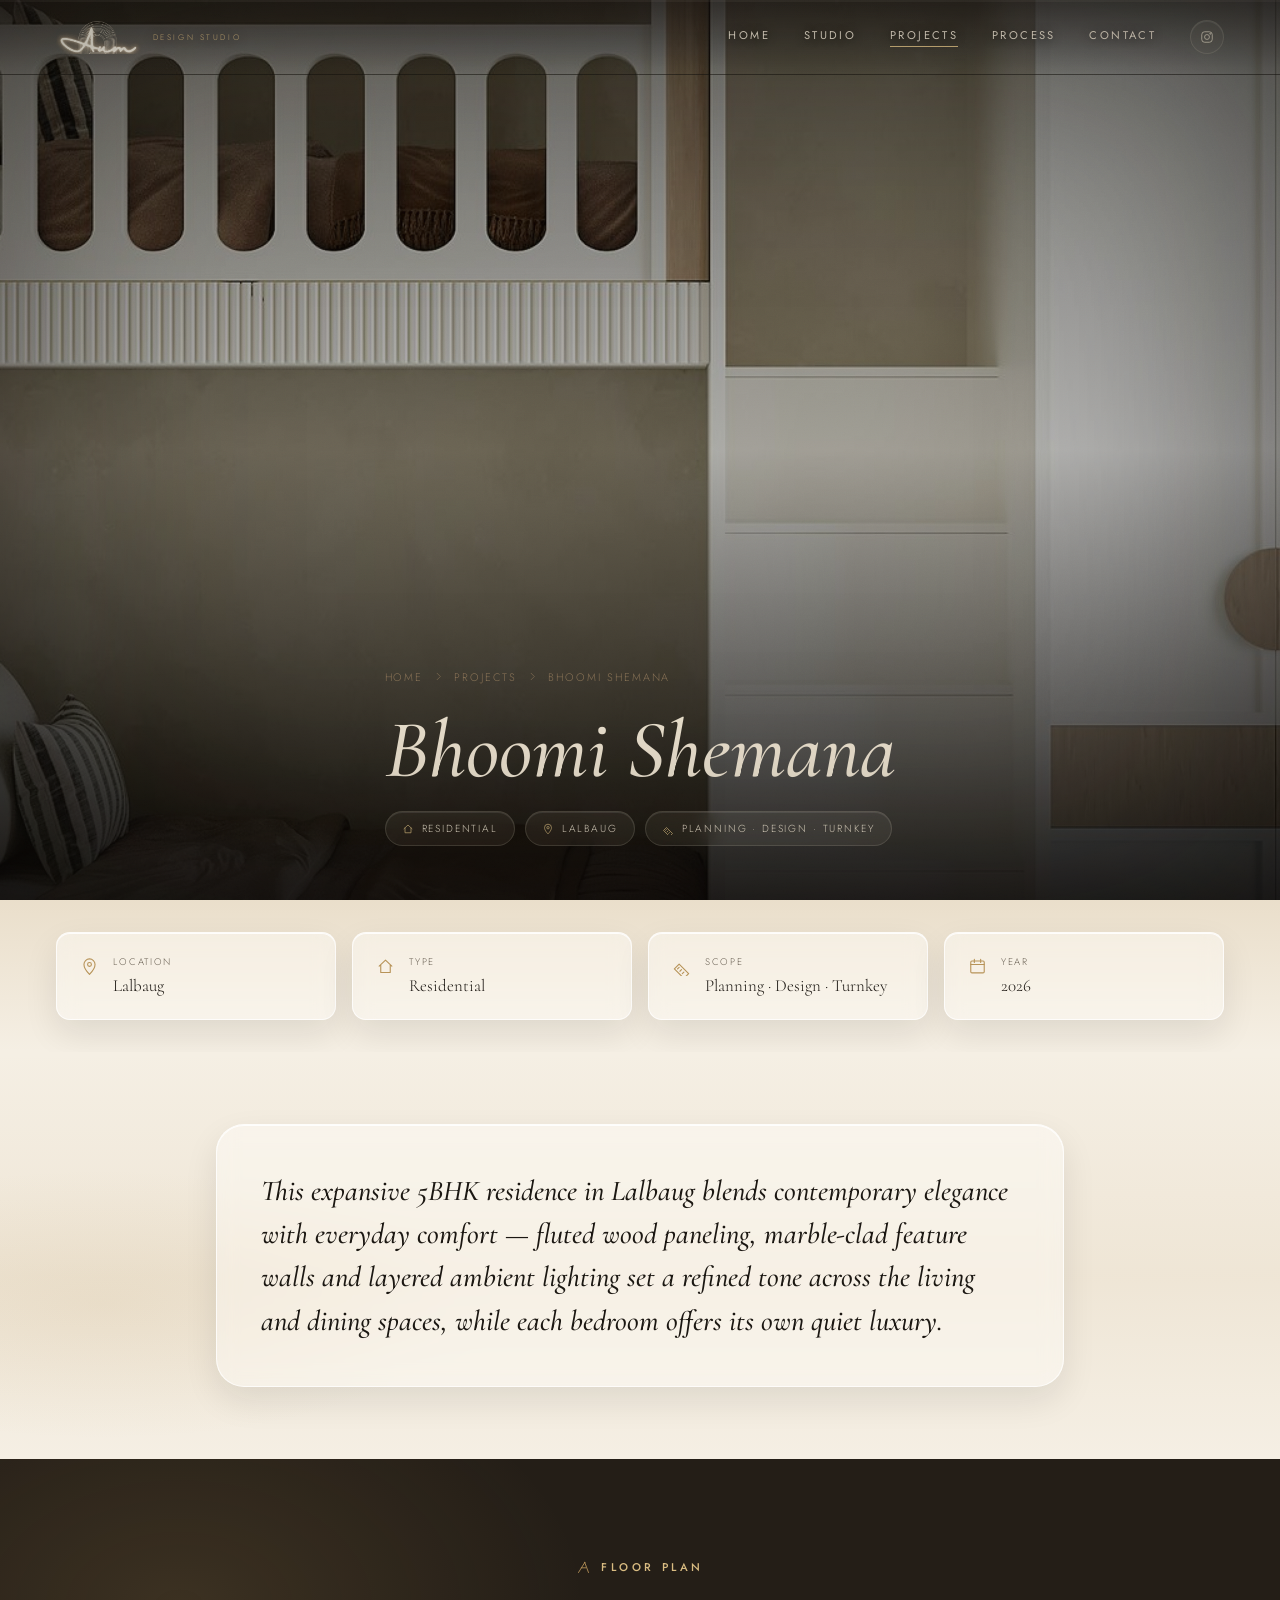
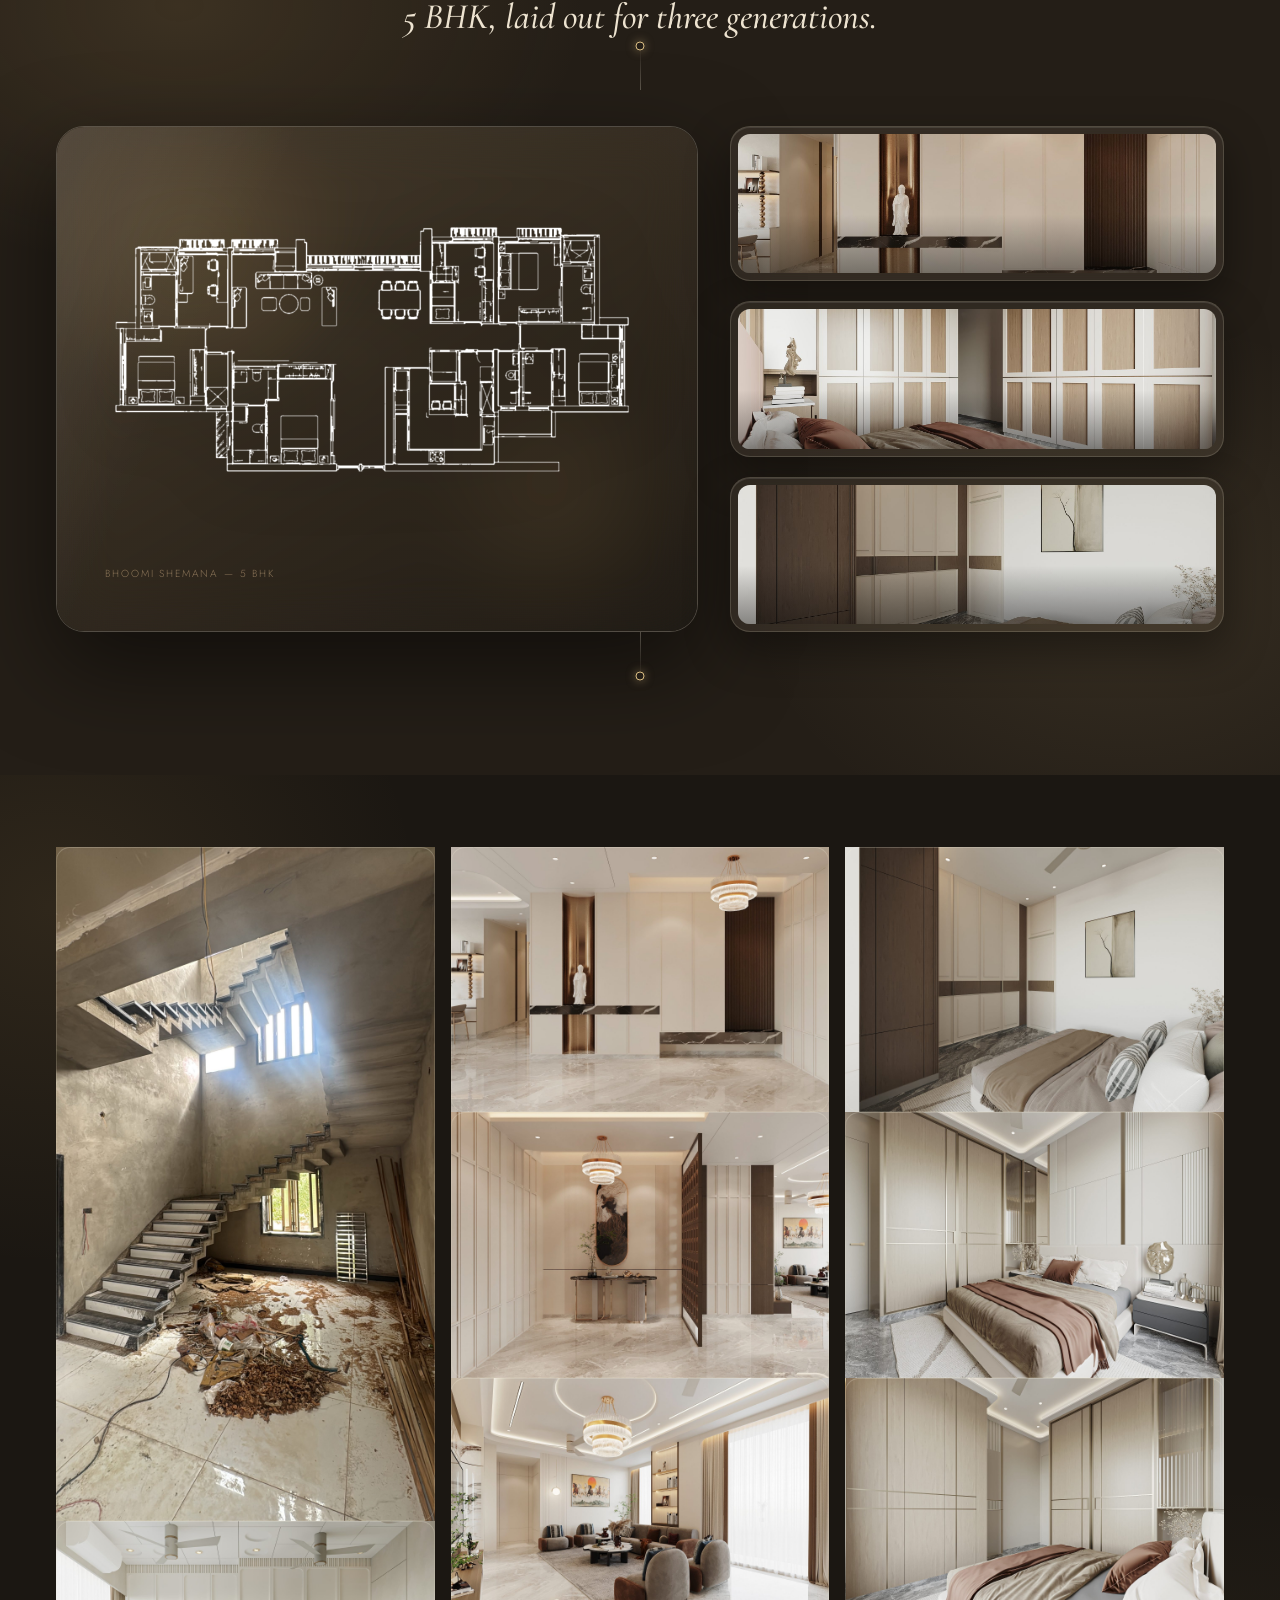
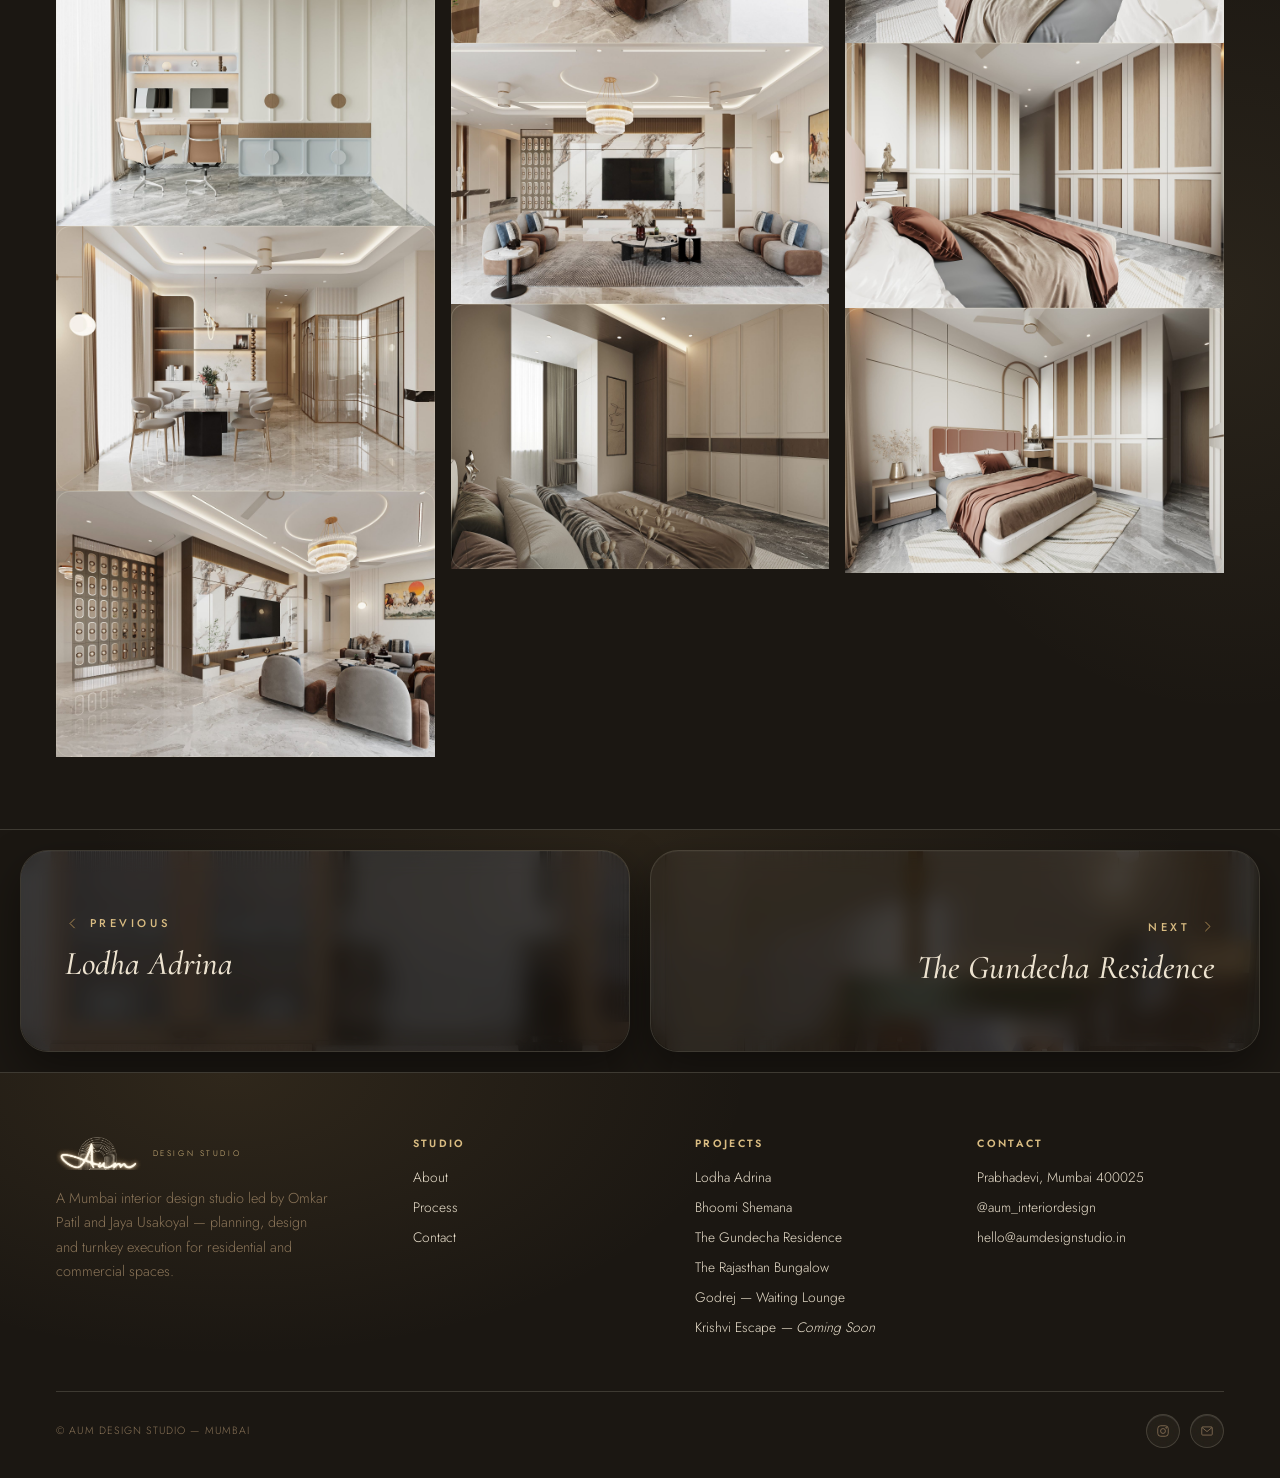
==== commit f11d0834: "Mobile pass + SEO/local-SEO pass Mobile - Fix full-screen nav overlay: backdrop-filter on the header" ====
--- a/projects/bhoomi-shemana.html
+++ b/projects/bhoomi-shemana.html
@@ -1,13 +1,288 @@
 <!doctype html>
-<html lang="en">
+<html lang="en-IN">
 <head>
 <meta charset="utf-8" />
 <meta name="viewport" content="width=device-width, initial-scale=1" />
-<title>Bhoomi Shemana — AUM Design Studio</title>
-<meta name="description" content="A five-bedroom home built for generations under one roof. A project by AUM Design Studio, Mumbai." />
+<title>Bhoomi Shemana, Lalbaug — 5BHK Interior | AUM Design Studio</title>
+<meta name="description" content="An expansive 5BHK residence in Lalbaug, Mumbai — fluted wood paneling, marble-clad feature walls and layered ambient lighting. Planning, design and turnkey execution by AUM Design Studio." />
 <link rel="stylesheet" href="../css/base.css" />
 <link rel="stylesheet" href="../css/pages.css" />
 
+<!-- AUTO-SEO:START (generated by scripts/seo_pass.py — do not edit by hand) -->
+<link rel="canonical" href="https://neferchipss.github.io/auminteriors/projects/bhoomi-shemana.html" />
+<meta name="robots" content="index, follow, max-image-preview:large, max-snippet:-1, max-video-preview:-1" />
+<meta name="author" content="AUM Design Studio" />
+<meta name="theme-color" content="#1B1712" />
+<meta name="format-detection" content="telephone=no" />
+
+<!-- Local / geographic signals -->
+<meta name="geo.region" content="IN-MH" />
+<meta name="geo.placename" content="Prabhadevi, Mumbai" />
+<meta name="geo.position" content="19.0176;72.8290" />
+<meta name="ICBM" content="19.0176, 72.8290" />
+
+<!-- Open Graph -->
+<meta property="og:type" content="article" />
+<meta property="og:site_name" content="AUM Design Studio" />
+<meta property="og:locale" content="en_IN" />
+<meta property="og:url" content="https://neferchipss.github.io/auminteriors/projects/bhoomi-shemana.html" />
+<meta property="og:title" content="Bhoomi Shemana, Lalbaug — 5BHK Interior | AUM Design Studio" />
+<meta property="og:description" content="An expansive 5BHK residence in Lalbaug, Mumbai — fluted wood paneling, marble-clad feature walls and layered ambient lighting. Planning, design and turnkey execution by AUM Design Studio." />
+<meta property="og:image" content="https://neferchipss.github.io/auminteriors/assets/og/bhoomi-shemana.jpg" />
+<meta property="og:image:secure_url" content="https://neferchipss.github.io/auminteriors/assets/og/bhoomi-shemana.jpg" />
+<meta property="og:image:type" content="image/jpeg" />
+<meta property="og:image:width" content="1200" />
+<meta property="og:image:height" content="630" />
+<meta property="og:image:alt" content="Bhoomi Shemana 5BHK interior, Lalbaug, Mumbai" />
+
+<!-- Twitter / X -->
+<meta name="twitter:card" content="summary_large_image" />
+<meta name="twitter:title" content="Bhoomi Shemana, Lalbaug — 5BHK Interior | AUM Design Studio" />
+<meta name="twitter:description" content="An expansive 5BHK residence in Lalbaug, Mumbai — fluted wood paneling, marble-clad feature walls and layered ambient lighting. Planning, design and turnkey execution by AUM Design Studio." />
+<meta name="twitter:image" content="https://neferchipss.github.io/auminteriors/assets/og/bhoomi-shemana.jpg" />
+<meta name="twitter:image:alt" content="Bhoomi Shemana 5BHK interior, Lalbaug, Mumbai" />
+
+<!-- Icons -->
+<link rel="icon" href="../favicon.ico" sizes="any" />
+<link rel="apple-touch-icon" href="../assets/icons/apple-touch-icon.png" />
+<link rel="manifest" href="../site.webmanifest" />
+
+<!-- Fonts are self-hosted: preload the two that render above the fold -->
+<link rel="preload" as="font" type="font/woff2" href="../assets/fonts/jost.woff2" crossorigin />
+<link rel="preload" as="font" type="font/woff2" href="../assets/fonts/cormorant-italic.woff2" crossorigin />
+
+<script type="application/ld+json">
+{
+  "@context": "https://schema.org",
+  "@graph": [
+    {
+      "@type": [
+        "InteriorDesign",
+        "LocalBusiness",
+        "Organization"
+      ],
+      "@id": "https://neferchipss.github.io/auminteriors/#studio",
+      "name": "AUM Design Studio",
+      "url": "https://neferchipss.github.io/auminteriors/",
+      "email": "hello@aumdesignstudio.in",
+      "image": "https://neferchipss.github.io/auminteriors/assets/og/home.jpg",
+      "logo": {
+        "@type": "ImageObject",
+        "url": "https://neferchipss.github.io/auminteriors/assets/icons/icon-512.png",
+        "width": 512,
+        "height": 512
+      },
+      "description": "Interior design studio in Prabhadevi, Mumbai, offering space planning, interior design and turnkey execution for residential and commercial spaces.",
+      "address": {
+        "@type": "PostalAddress",
+        "addressLocality": "Prabhadevi",
+        "addressRegion": "Maharashtra",
+        "postalCode": "400025",
+        "addressCountry": "IN"
+      },
+      "geo": {
+        "@type": "GeoCoordinates",
+        "latitude": "19.0176",
+        "longitude": "72.8290"
+      },
+      "founder": [
+        {
+          "@type": "Person",
+          "name": "Omkar Patil"
+        },
+        {
+          "@type": "Person",
+          "name": "Jaya Usakoyal"
+        }
+      ],
+      "sameAs": [
+        "https://www.instagram.com/aum_interiordesign/"
+      ],
+      "areaServed": [
+        {
+          "@type": "City",
+          "name": "Mumbai"
+        },
+        {
+          "@type": "City",
+          "name": "Thane"
+        },
+        {
+          "@type": "AdministrativeArea",
+          "name": "Maharashtra"
+        },
+        {
+          "@type": "AdministrativeArea",
+          "name": "Rajasthan"
+        },
+        {
+          "@type": "Country",
+          "name": "India"
+        }
+      ],
+      "knowsAbout": [
+        "Interior design",
+        "Space planning",
+        "Turnkey interior execution",
+        "Residential interior design",
+        "Commercial interior design",
+        "Modular joinery"
+      ],
+      "hasOfferCatalog": {
+        "@type": "OfferCatalog",
+        "name": "Interior design services",
+        "itemListElement": [
+          {
+            "@type": "Offer",
+            "itemOffered": {
+              "@type": "Service",
+              "name": "Space Planning",
+              "description": "Site study, budgeting and layout strategy for residential and commercial interiors.",
+              "serviceType": "Space Planning",
+              "provider": {
+                "@id": "https://neferchipss.github.io/auminteriors/#studio"
+              },
+              "areaServed": {
+                "@type": "City",
+                "name": "Mumbai"
+              }
+            }
+          },
+          {
+            "@type": "Offer",
+            "itemOffered": {
+              "@type": "Service",
+              "name": "Interior Design",
+              "description": "Concept development, material palette and detailing.",
+              "serviceType": "Interior Design",
+              "provider": {
+                "@id": "https://neferchipss.github.io/auminteriors/#studio"
+              },
+              "areaServed": {
+                "@type": "City",
+                "name": "Mumbai"
+              }
+            }
+          },
+          {
+            "@type": "Offer",
+            "itemOffered": {
+              "@type": "Service",
+              "name": "Turnkey Execution",
+              "description": "Complete build, furnishing and styling, managed in-house to handover.",
+              "serviceType": "Turnkey Execution",
+              "provider": {
+                "@id": "https://neferchipss.github.io/auminteriors/#studio"
+              },
+              "areaServed": {
+                "@type": "City",
+                "name": "Mumbai"
+              }
+            }
+          },
+          {
+            "@type": "Offer",
+            "itemOffered": {
+              "@type": "Service",
+              "name": "Styling & Handover",
+              "description": "Final dressing and styling, handed over ready to live in.",
+              "serviceType": "Styling & Handover",
+              "provider": {
+                "@id": "https://neferchipss.github.io/auminteriors/#studio"
+              },
+              "areaServed": {
+                "@type": "City",
+                "name": "Mumbai"
+              }
+            }
+          }
+        ]
+      }
+    },
+    {
+      "@type": "WebPage",
+      "@id": "https://neferchipss.github.io/auminteriors/projects/bhoomi-shemana.html#webpage",
+      "url": "https://neferchipss.github.io/auminteriors/projects/bhoomi-shemana.html",
+      "name": "Bhoomi Shemana, Lalbaug — 5BHK Interior | AUM Design Studio",
+      "description": "An expansive 5BHK residence in Lalbaug, Mumbai — fluted wood paneling, marble-clad feature walls and layered ambient lighting. Planning, design and turnkey execution by AUM Design Studio.",
+      "isPartOf": {
+        "@id": "https://neferchipss.github.io/auminteriors/#website"
+      },
+      "primaryImageOfPage": {
+        "@type": "ImageObject",
+        "url": "https://neferchipss.github.io/auminteriors/assets/og/bhoomi-shemana.jpg"
+      },
+      "breadcrumb": {
+        "@id": "https://neferchipss.github.io/auminteriors/projects/bhoomi-shemana.html#breadcrumb"
+      }
+    },
+    {
+      "@type": "BreadcrumbList",
+      "@id": "https://neferchipss.github.io/auminteriors/projects/bhoomi-shemana.html#breadcrumb",
+      "itemListElement": [
+        {
+          "@type": "ListItem",
+          "position": 1,
+          "name": "Home",
+          "item": "https://neferchipss.github.io/auminteriors/"
+        },
+        {
+          "@type": "ListItem",
+          "position": 2,
+          "name": "Projects",
+          "item": "https://neferchipss.github.io/auminteriors/#projects"
+        },
+        {
+          "@type": "ListItem",
+          "position": 3,
+          "name": "Bhoomi Shemana"
+        }
+      ]
+    },
+    {
+      "@type": "CreativeWork",
+      "@id": "https://neferchipss.github.io/auminteriors/projects/bhoomi-shemana.html#project",
+      "name": "Bhoomi Shemana",
+      "headline": "Bhoomi Shemana",
+      "description": "An expansive 5BHK residence in Lalbaug, Mumbai — fluted wood paneling, marble-clad feature walls and layered ambient lighting. Planning, design and turnkey execution by AUM Design Studio.",
+      "url": "https://neferchipss.github.io/auminteriors/projects/bhoomi-shemana.html",
+      "image": "https://neferchipss.github.io/auminteriors/assets/og/bhoomi-shemana.jpg",
+      "inLanguage": "en-IN",
+      "creator": {
+        "@id": "https://neferchipss.github.io/auminteriors/#studio"
+      },
+      "locationCreated": {
+        "@type": "Place",
+        "name": "Lalbaug, Mumbai",
+        "address": {
+          "@type": "PostalAddress",
+          "addressLocality": "Lalbaug, Mumbai",
+          "addressRegion": "Maharashtra",
+          "addressCountry": "IN"
+        }
+      },
+      "contentLocation": {
+        "@type": "Place",
+        "name": "Lalbaug, Mumbai",
+        "address": {
+          "@type": "PostalAddress",
+          "addressLocality": "Lalbaug, Mumbai",
+          "addressRegion": "Maharashtra",
+          "addressCountry": "IN"
+        }
+      },
+      "dateCreated": "2026",
+      "genre": "Residential",
+      "keywords": "Bhoomi Shemana, Lalbaug, Mumbai, Residential, interior design, AUM Design Studio",
+      "about": {
+        "@type": "Thing",
+        "name": "Residential interior design"
+      }
+    }
+  ]
+}
+</script>
+<!-- AUTO-SEO:END -->
 </head>
 <body>
 <svg xmlns="http://www.w3.org/2000/svg" style="display:none">
@@ -50,11 +325,12 @@
   </nav>
   <button class="nav-toggle" aria-label="Menu" aria-expanded="false"><svg class="icon"><use href="#i-grid"></use></svg></button>
 </header>
+<main id="content">
 
 <section class="p-hero">
   <picture>
 <source media="(max-width:760px)" srcset="../assets/img/bhoomi-shemana/hero-mobile.jpg" />
-<img src="../assets/img/bhoomi-shemana/hero-desktop.jpg" alt="Bhoomi Shemana" />
+<img src="../assets/img/bhoomi-shemana/hero-desktop.jpg" alt="Bhoomi Shemana" width="2280" height="720" />
 </picture>
   <div class="wrap p-hero-content">
     <div class="breadcrumb"><a href="../index.html">Home</a> <svg class="icon"><use href="#i-chevron-right"></use></svg> <a href="../index.html#projects">Projects</a> <svg class="icon"><use href="#i-chevron-right"></use></svg> <span>Bhoomi Shemana</span></div>
@@ -95,18 +371,18 @@
       <a class="fp-glass reveal reveal-delay-1" href="../assets/img/bhoomi-shemana/floorplan-lineart.png" data-lightbox="floorplan" data-full="../assets/img/bhoomi-shemana/floorplan-lineart.png">
         <div class="fp-glass-image"></div>
         <div class="fp-glass-tint"></div>
-        <img class="fp-glass-plan" src="../assets/img/bhoomi-shemana/floorplan-lineart.png" alt="Bhoomi Shemana — floor plan" loading="lazy" />
+        <img class="fp-glass-plan" src="../assets/img/bhoomi-shemana/floorplan-lineart.png" alt="Bhoomi Shemana — floor plan" loading="lazy" width="1536" height="1024" />
         <div class="fp-tag"><span>Bhoomi Shemana — 5 BHK</span><svg class="icon"><use href="#i-arrow-up-right"></use></svg></div>
       </a>
       <div class="fp-props reveal reveal-delay-1">
         <a class="fp-prop-card" href="../assets/img/bhoomi-shemana/gallery-05.jpg" data-lightbox="props-bhoomi" data-full="../assets/img/bhoomi-shemana/gallery-05.jpg">
-          <img src="../assets/img/bhoomi-shemana/gallery-05.jpg" alt="Bhoomi Shemana — interior detail" loading="lazy" /><svg class="icon"><use href="#i-arrow-up-right"></use></svg>
+          <img src="../assets/img/bhoomi-shemana/gallery-05.jpg" alt="Bhoomi Shemana interior, Lalbaug, Mumbai — photograph 1 of 14" loading="lazy" width="1800" height="1260" /><svg class="icon"><use href="#i-arrow-up-right"></use></svg>
         </a>
         <a class="fp-prop-card" href="../assets/img/bhoomi-shemana/gallery-13.jpg" data-lightbox="props-bhoomi" data-full="../assets/img/bhoomi-shemana/gallery-13.jpg">
-          <img src="../assets/img/bhoomi-shemana/gallery-13.jpg" alt="Bhoomi Shemana — interior detail" loading="lazy" /><svg class="icon"><use href="#i-arrow-up-right"></use></svg>
+          <img src="../assets/img/bhoomi-shemana/gallery-13.jpg" alt="Bhoomi Shemana interior, Lalbaug, Mumbai — photograph 2 of 14" loading="lazy" width="1800" height="1260" /><svg class="icon"><use href="#i-arrow-up-right"></use></svg>
         </a>
         <a class="fp-prop-card" href="../assets/img/bhoomi-shemana/gallery-10.jpg" data-lightbox="props-bhoomi" data-full="../assets/img/bhoomi-shemana/gallery-10.jpg">
-          <img src="../assets/img/bhoomi-shemana/gallery-10.jpg" alt="Bhoomi Shemana — interior detail" loading="lazy" /><svg class="icon"><use href="#i-arrow-up-right"></use></svg>
+          <img src="../assets/img/bhoomi-shemana/gallery-10.jpg" alt="Bhoomi Shemana interior, Lalbaug, Mumbai — photograph 3 of 14" loading="lazy" width="1800" height="1260" /><svg class="icon"><use href="#i-arrow-up-right"></use></svg>
         </a>
       </div>
     </div>
@@ -117,20 +393,20 @@
 <section class="p-gallery">
   <div class="wrap">
     <div class="masonry reveal">
-      <a class="frame" href="../assets/img/bhoomi-shemana/gallery-01.jpg" data-lightbox="gallery" data-full="../assets/img/bhoomi-shemana/gallery-01.jpg"><img src="../assets/img/bhoomi-shemana/gallery-01.jpg" alt="Bhoomi Shemana — interior detail" loading="lazy" /><svg class="icon"><use href="#i-arrow-up-right"></use></svg></a>
-<a class="frame" href="../assets/img/bhoomi-shemana/gallery-02.jpg" data-lightbox="gallery" data-full="../assets/img/bhoomi-shemana/gallery-02.jpg"><img src="../assets/img/bhoomi-shemana/gallery-02.jpg" alt="Bhoomi Shemana — interior detail" loading="lazy" /><svg class="icon"><use href="#i-arrow-up-right"></use></svg></a>
-<a class="frame" href="../assets/img/bhoomi-shemana/gallery-03.jpg" data-lightbox="gallery" data-full="../assets/img/bhoomi-shemana/gallery-03.jpg"><img src="../assets/img/bhoomi-shemana/gallery-03.jpg" alt="Bhoomi Shemana — interior detail" loading="lazy" /><svg class="icon"><use href="#i-arrow-up-right"></use></svg></a>
-<a class="frame" href="../assets/img/bhoomi-shemana/gallery-04.jpg" data-lightbox="gallery" data-full="../assets/img/bhoomi-shemana/gallery-04.jpg"><img src="../assets/img/bhoomi-shemana/gallery-04.jpg" alt="Bhoomi Shemana — interior detail" loading="lazy" /><svg class="icon"><use href="#i-arrow-up-right"></use></svg></a>
-<a class="frame" href="../assets/img/bhoomi-shemana/gallery-05.jpg" data-lightbox="gallery" data-full="../assets/img/bhoomi-shemana/gallery-05.jpg"><img src="../assets/img/bhoomi-shemana/gallery-05.jpg" alt="Bhoomi Shemana — interior detail" loading="lazy" /><svg class="icon"><use href="#i-arrow-up-right"></use></svg></a>
-<a class="frame" href="../assets/img/bhoomi-shemana/gallery-06.jpg" data-lightbox="gallery" data-full="../assets/img/bhoomi-shemana/gallery-06.jpg"><img src="../assets/img/bhoomi-shemana/gallery-06.jpg" alt="Bhoomi Shemana — interior detail" loading="lazy" /><svg class="icon"><use href="#i-arrow-up-right"></use></svg></a>
-<a class="frame" href="../assets/img/bhoomi-shemana/gallery-07.jpg" data-lightbox="gallery" data-full="../assets/img/bhoomi-shemana/gallery-07.jpg"><img src="../assets/img/bhoomi-shemana/gallery-07.jpg" alt="Bhoomi Shemana — interior detail" loading="lazy" /><svg class="icon"><use href="#i-arrow-up-right"></use></svg></a>
-<a class="frame" href="../assets/img/bhoomi-shemana/gallery-08.jpg" data-lightbox="gallery" data-full="../assets/img/bhoomi-shemana/gallery-08.jpg"><img src="../assets/img/bhoomi-shemana/gallery-08.jpg" alt="Bhoomi Shemana — interior detail" loading="lazy" /><svg class="icon"><use href="#i-arrow-up-right"></use></svg></a>
-<a class="frame" href="../assets/img/bhoomi-shemana/gallery-09.jpg" data-lightbox="gallery" data-full="../assets/img/bhoomi-shemana/gallery-09.jpg"><img src="../assets/img/bhoomi-shemana/gallery-09.jpg" alt="Bhoomi Shemana — interior detail" loading="lazy" /><svg class="icon"><use href="#i-arrow-up-right"></use></svg></a>
-<a class="frame" href="../assets/img/bhoomi-shemana/gallery-10.jpg" data-lightbox="gallery" data-full="../assets/img/bhoomi-shemana/gallery-10.jpg"><img src="../assets/img/bhoomi-shemana/gallery-10.jpg" alt="Bhoomi Shemana — interior detail" loading="lazy" /><svg class="icon"><use href="#i-arrow-up-right"></use></svg></a>
-<a class="frame" href="../assets/img/bhoomi-shemana/gallery-11.jpg" data-lightbox="gallery" data-full="../assets/img/bhoomi-shemana/gallery-11.jpg"><img src="../assets/img/bhoomi-shemana/gallery-11.jpg" alt="Bhoomi Shemana — interior detail" loading="lazy" /><svg class="icon"><use href="#i-arrow-up-right"></use></svg></a>
-<a class="frame" href="../assets/img/bhoomi-shemana/gallery-12.jpg" data-lightbox="gallery" data-full="../assets/img/bhoomi-shemana/gallery-12.jpg"><img src="../assets/img/bhoomi-shemana/gallery-12.jpg" alt="Bhoomi Shemana — interior detail" loading="lazy" /><svg class="icon"><use href="#i-arrow-up-right"></use></svg></a>
-<a class="frame" href="../assets/img/bhoomi-shemana/gallery-13.jpg" data-lightbox="gallery" data-full="../assets/img/bhoomi-shemana/gallery-13.jpg"><img src="../assets/img/bhoomi-shemana/gallery-13.jpg" alt="Bhoomi Shemana — interior detail" loading="lazy" /><svg class="icon"><use href="#i-arrow-up-right"></use></svg></a>
-<a class="frame" href="../assets/img/bhoomi-shemana/gallery-14.jpg" data-lightbox="gallery" data-full="../assets/img/bhoomi-shemana/gallery-14.jpg"><img src="../assets/img/bhoomi-shemana/gallery-14.jpg" alt="Bhoomi Shemana — interior detail" loading="lazy" /><svg class="icon"><use href="#i-arrow-up-right"></use></svg></a>
+      <a class="frame" href="../assets/img/bhoomi-shemana/gallery-01.jpg" data-lightbox="gallery" data-full="../assets/img/bhoomi-shemana/gallery-01.jpg"><img src="../assets/img/bhoomi-shemana/gallery-01.jpg" alt="Bhoomi Shemana interior, Lalbaug, Mumbai — photograph 4 of 14" loading="lazy" width="1800" height="3200" /><svg class="icon"><use href="#i-arrow-up-right"></use></svg></a>
+<a class="frame" href="../assets/img/bhoomi-shemana/gallery-02.jpg" data-lightbox="gallery" data-full="../assets/img/bhoomi-shemana/gallery-02.jpg"><img src="../assets/img/bhoomi-shemana/gallery-02.jpg" alt="Bhoomi Shemana interior, Lalbaug, Mumbai — photograph 5 of 14" loading="lazy" width="1800" height="1451" /><svg class="icon"><use href="#i-arrow-up-right"></use></svg></a>
+<a class="frame" href="../assets/img/bhoomi-shemana/gallery-03.jpg" data-lightbox="gallery" data-full="../assets/img/bhoomi-shemana/gallery-03.jpg"><img src="../assets/img/bhoomi-shemana/gallery-03.jpg" alt="Bhoomi Shemana interior, Lalbaug, Mumbai — photograph 6 of 14" loading="lazy" width="1800" height="1260" /><svg class="icon"><use href="#i-arrow-up-right"></use></svg></a>
+<a class="frame" href="../assets/img/bhoomi-shemana/gallery-04.jpg" data-lightbox="gallery" data-full="../assets/img/bhoomi-shemana/gallery-04.jpg"><img src="../assets/img/bhoomi-shemana/gallery-04.jpg" alt="Bhoomi Shemana interior, Lalbaug, Mumbai — photograph 7 of 14" loading="lazy" width="1800" height="1260" /><svg class="icon"><use href="#i-arrow-up-right"></use></svg></a>
+<a class="frame" href="../assets/img/bhoomi-shemana/gallery-05.jpg" data-lightbox="gallery" data-full="../assets/img/bhoomi-shemana/gallery-05.jpg"><img src="../assets/img/bhoomi-shemana/gallery-05.jpg" alt="Bhoomi Shemana interior, Lalbaug, Mumbai — photograph 8 of 14" loading="lazy" width="1800" height="1260" /><svg class="icon"><use href="#i-arrow-up-right"></use></svg></a>
+<a class="frame" href="../assets/img/bhoomi-shemana/gallery-06.jpg" data-lightbox="gallery" data-full="../assets/img/bhoomi-shemana/gallery-06.jpg"><img src="../assets/img/bhoomi-shemana/gallery-06.jpg" alt="Bhoomi Shemana interior, Lalbaug, Mumbai — photograph 9 of 14" loading="lazy" width="1800" height="1260" /><svg class="icon"><use href="#i-arrow-up-right"></use></svg></a>
+<a class="frame" href="../assets/img/bhoomi-shemana/gallery-07.jpg" data-lightbox="gallery" data-full="../assets/img/bhoomi-shemana/gallery-07.jpg"><img src="../assets/img/bhoomi-shemana/gallery-07.jpg" alt="Bhoomi Shemana interior, Lalbaug, Mumbai — photograph 10 of 14" loading="lazy" width="1800" height="1260" /><svg class="icon"><use href="#i-arrow-up-right"></use></svg></a>
+<a class="frame" href="../assets/img/bhoomi-shemana/gallery-08.jpg" data-lightbox="gallery" data-full="../assets/img/bhoomi-shemana/gallery-08.jpg"><img src="../assets/img/bhoomi-shemana/gallery-08.jpg" alt="Bhoomi Shemana interior, Lalbaug, Mumbai — photograph 11 of 14" loading="lazy" width="1800" height="1240" /><svg class="icon"><use href="#i-arrow-up-right"></use></svg></a>
+<a class="frame" href="../assets/img/bhoomi-shemana/gallery-09.jpg" data-lightbox="gallery" data-full="../assets/img/bhoomi-shemana/gallery-09.jpg"><img src="../assets/img/bhoomi-shemana/gallery-09.jpg" alt="Bhoomi Shemana interior, Lalbaug, Mumbai — photograph 12 of 14" loading="lazy" width="1800" height="1260" /><svg class="icon"><use href="#i-arrow-up-right"></use></svg></a>
+<a class="frame" href="../assets/img/bhoomi-shemana/gallery-10.jpg" data-lightbox="gallery" data-full="../assets/img/bhoomi-shemana/gallery-10.jpg"><img src="../assets/img/bhoomi-shemana/gallery-10.jpg" alt="Bhoomi Shemana interior, Lalbaug, Mumbai — photograph 13 of 14" loading="lazy" width="1800" height="1260" /><svg class="icon"><use href="#i-arrow-up-right"></use></svg></a>
+<a class="frame" href="../assets/img/bhoomi-shemana/gallery-11.jpg" data-lightbox="gallery" data-full="../assets/img/bhoomi-shemana/gallery-11.jpg"><img src="../assets/img/bhoomi-shemana/gallery-11.jpg" alt="Bhoomi Shemana interior, Lalbaug, Mumbai — photograph 14 of 14" loading="lazy" width="1800" height="1260" /><svg class="icon"><use href="#i-arrow-up-right"></use></svg></a>
+<a class="frame" href="../assets/img/bhoomi-shemana/gallery-12.jpg" data-lightbox="gallery" data-full="../assets/img/bhoomi-shemana/gallery-12.jpg"><img src="../assets/img/bhoomi-shemana/gallery-12.jpg" alt="Bhoomi Shemana interior, Lalbaug, Mumbai — photograph 15 of 14" loading="lazy" width="1800" height="1260" /><svg class="icon"><use href="#i-arrow-up-right"></use></svg></a>
+<a class="frame" href="../assets/img/bhoomi-shemana/gallery-13.jpg" data-lightbox="gallery" data-full="../assets/img/bhoomi-shemana/gallery-13.jpg"><img src="../assets/img/bhoomi-shemana/gallery-13.jpg" alt="Bhoomi Shemana interior, Lalbaug, Mumbai — photograph 16 of 14" loading="lazy" width="1800" height="1260" /><svg class="icon"><use href="#i-arrow-up-right"></use></svg></a>
+<a class="frame" href="../assets/img/bhoomi-shemana/gallery-14.jpg" data-lightbox="gallery" data-full="../assets/img/bhoomi-shemana/gallery-14.jpg"><img src="../assets/img/bhoomi-shemana/gallery-14.jpg" alt="Bhoomi Shemana interior, Lalbaug, Mumbai — photograph 17 of 14" loading="lazy" width="1800" height="1260" /><svg class="icon"><use href="#i-arrow-up-right"></use></svg></a>
 
     </div>
   </div>
@@ -140,22 +416,23 @@
 <section class="p-nextprev">
   <div class="nextprev-grid">
     <a class="np-link prev" href="lodha-adrina.html">
-      <div class="frame"><img src="../assets/img/lodha-adrina/card.jpg" alt="Lodha Adrina" loading="lazy" /></div>
+      <div class="frame"><img src="../assets/img/lodha-adrina/card.jpg" alt="Lodha Adrina" loading="lazy" width="1200" height="900" /></div>
       <div class="np-inner"><div class="eyebrow"><svg class="icon"><use href="#i-chevron-left"></use></svg> Previous</div><h3>Lodha Adrina</h3></div>
     </a>
     <a class="np-link next" href="gundechaal-residence.html">
-      <div class="frame"><img src="../assets/img/gundechaal-residence/card.jpg" alt="The Gundecha Residence" loading="lazy" /></div>
+      <div class="frame"><img src="../assets/img/gundechaal-residence/card.jpg" alt="The Gundecha Residence" loading="lazy" width="1200" height="900" /></div>
       <div class="np-inner"><div class="eyebrow">Next <svg class="icon"><use href="#i-chevron-right"></use></svg></div><h3>The Gundecha Residence</h3></div>
     </a>
   </div>
 </section>
 
+</main>
 <footer class="site-footer">
   <div class="wrap">
     <div class="footer-top">
       <div>
         <a href="../index.html" class="logo"><img class="logo-mark" src="../assets/img/logo-mark.png" alt="Aum" /><span class="logo-caps">Design Studio</span></a>
-        <p>A Mumbai interior design studio led by Omkar Patil and Jaya Ushakoyal — planning, design and turnkey execution for residential and commercial spaces.</p>
+        <p>A Mumbai interior design studio led by Omkar Patil and Jaya Usakoyal — planning, design and turnkey execution for residential and commercial spaces.</p>
       </div>
       <div class="footer-col"><h4>Studio</h4>
         <a href="../index.html#studio">About</a>
--- a/css/base.css
+++ b/css/base.css
@@ -63,12 +63,24 @@
 }
 
 *{box-sizing:border-box;}
-html{scroll-behavior:smooth;}
+html{
+  scroll-behavior:smooth;
+  -webkit-text-size-adjust:100%;   /* iOS must not re-scale type on rotate */
+  text-size-adjust:100%;
+  scroll-padding-top:calc(var(--header-h) + 12px); /* anchor links clear the fixed ribbon */
+}
 body{
   margin:0;background:var(--ink);color:var(--ivory);
   font-family:var(--sans);font-weight:300;
   -webkit-font-smoothing:antialiased;overflow-x:clip;
-}
+  -webkit-tap-highlight-color:rgba(217,188,130,.18);
+}
+/* announced to screen readers and to crawlers, painted for nobody */
+.sr-only{
+  position:absolute;width:1px;height:1px;padding:0;margin:-1px;
+  overflow:hidden;clip:rect(0 0 0 0);clip-path:inset(50%);white-space:nowrap;border:0;
+}
+:focus-visible{outline:2px solid var(--brass-bright);outline-offset:3px;border-radius:2px;}
 img,svg,video{display:block;max-width:100%;}
 a{color:inherit;text-decoration:none;}
 section{position:relative;}
@@ -249,6 +261,16 @@
     background:radial-gradient(60% 44% at 50% 12%, rgba(183,147,88,.18), transparent 70%);
   }
   header.site-header nav.main-nav.open{opacity:1;pointer-events:auto;}
+  /* The overlay is fixed with inset:0, but backdrop-filter on the header makes
+     the header a containing block for fixed children — the panel would size to
+     the 64px ribbon. Dropping the header's own glass while the menu is open
+     hands the overlay back to the viewport. */
+  body.nav-open header.site-header,
+  body.nav-open header.site-header.solid{
+    background:transparent;backdrop-filter:none;-webkit-backdrop-filter:none;
+    box-shadow:none;border-color:transparent;
+  }
+  body.nav-open header.site-header .logo{opacity:0;pointer-events:none;}
   header.site-header nav.main-nav a:not(.icon-link){font-size:1.1rem;position:relative;z-index:1;}
   header.site-header nav.main-nav .icon-link{position:relative;z-index:1;}
   .nav-toggle{display:flex;z-index:210;}
@@ -365,7 +387,74 @@
 }
 
 @media (prefers-reduced-motion: reduce){
+  html{scroll-behavior:auto;}
   .reveal{opacity:1;transform:none;transition:none;}
   .marquee-track{animation:none;}
   .btn::after{display:none;}
-}
+  .scroll-cue .line{animation:none;}
+  .p-card:hover, .np-link:hover, .masonry .frame:hover,
+  .service-item:hover, .process-item:hover, .fp-glass:hover{transform:none;}
+}
+
+/* ========================================================================
+   Mobile / touch pass
+   ======================================================================== */
+
+/* Stacked backdrop-filters are the most expensive thing on this page. Phones
+   get materially cheaper blur radii — the glass still reads at small sizes. */
+@media (max-width:880px){
+  :root{
+    --g-blur:blur(12px) saturate(1.2);
+    --g-blur-heavy:blur(18px) saturate(1.25);
+    --g-blur-light:blur(7px) saturate(1.15);
+    --header-h:70px;
+  }
+  body::before{opacity:.028;}          /* grain costs a full-screen composite */
+  body::after{box-shadow:inset 0 0 90px rgba(10,8,6,.45);}
+}
+
+/* Touch targets: 44px minimum on anything tappable */
+@media (hover:none), (pointer:coarse){
+  .icon-link{width:44px;height:44px;}
+  .nav-toggle{width:44px;height:44px;}
+  .footer-col a, .footer-col span{padding-block:7px;margin-bottom:2px;}
+  .breadcrumb{gap:8px;row-gap:4px;}
+  .breadcrumb a{padding-block:6px;}
+  .btn{padding:16px 26px;}
+  .lightbox-close, .lightbox-nav{width:48px;height:48px;}
+  /* no hover state on touch — don't leave elements stuck in their lit form */
+  .frame:hover img, .frame:hover video{transform:none;}
+}
+
+@media (max-width:880px){
+  header.site-header{padding:14px clamp(16px,4vw,24px);}
+  header.site-header.solid{padding-block:10px;}
+  .logo-mark{height:30px;}
+  .wrap{padding-inline:clamp(16px,5vw,28px);}
+  .marquee-track span{font-size:1rem;padding-inline:18px;gap:18px;}
+  .marquee::before,.marquee::after{width:14vw;}
+  .footer-bottom{justify-content:flex-start;gap:18px;}
+  /* 44px minimum regardless of pointer type — narrow viewport implies thumbs */
+  .nav-toggle{width:44px;height:44px;}
+  .icon-link{width:40px;height:40px;}
+}
+
+/* Lightbox: side arrows sit on top of the image on a narrow screen —
+   move the whole control set to a bar along the bottom. */
+@media (max-width:720px){
+  .lightbox img{max-width:94vw;max-height:70vh;}
+  .lightbox-nav.prev, .lightbox-nav.next{top:auto;bottom:22px;transform:none;}
+  .lightbox-nav.prev{left:calc(50% - 88px);}
+  .lightbox-nav.next{right:calc(50% - 88px);}
+  .lightbox-nav.prev:hover{transform:none;}
+  .lightbox-nav.next:hover{transform:none;}
+  .lightbox-count{bottom:34px;}
+  .lightbox-close{top:16px;right:16px;}
+}
+
+/* Short landscape phones: full-height sections leave no room to read */
+@media (max-height:520px) and (orientation:landscape){
+  .hero{min-height:460px;}
+  .p-hero{height:auto;min-height:420px;padding-top:calc(var(--header-h) + 20px);}
+  header.site-header nav.main-nav{gap:14px;overflow-y:auto;padding-block:70px;}
+}
--- a/css/pages.css
+++ b/css/pages.css
@@ -415,8 +415,19 @@
   opacity:0;transform:scale(.9);transition:opacity .3s ease, transform .3s var(--ease);}
 .fp-prop-card:hover .icon{opacity:1;transform:scale(1);}
 
-@media (max-width:820px){.fp-layout{grid-template-columns:1fr;}.fp-props{flex-direction:row;}.fp-prop-card{aspect-ratio:1/1;}}
-@media (max-width:520px){.fp-props{flex-direction:column;}.fp-prop-card{aspect-ratio:16/11;}}
+/* Once the layout is one column, `.fp-props{height:100%}` resolves against an
+   indefinite height, so `flex:1 1 0` collapses every card to a thin bar.
+   Stop stretching to a column height that no longer exists and let the
+   aspect-ratio set the size. */
+@media (max-width:820px){
+  .fp-layout{grid-template-columns:1fr;}
+  .fp-props{flex-direction:row;height:auto;}
+  .fp-prop-card{aspect-ratio:1/1;flex:1 1 0;}
+}
+@media (max-width:520px){
+  .fp-props{flex-direction:column;height:auto;}
+  .fp-prop-card{aspect-ratio:16/11;flex:0 0 auto;width:100%;}
+}
 
 /* ---------- Coming soon (upcoming project) ---------- */
 .tag.tag-soon{border-color:var(--g-edge-lit);color:var(--brass-bright);position:relative;background:var(--g-fill-lit);}
@@ -466,3 +477,76 @@
 .np-link.next{text-align:right;}
 .np-link.next .eyebrow{flex-direction:row;justify-content:flex-end;width:100%;}
 @media (max-width:700px){.nextprev-grid{grid-template-columns:1fr;}.np-link.next{text-align:left;}.np-link.next .eyebrow{justify-content:flex-start;}}
+
+/* ========================================================================
+   Mobile / touch layout pass
+   ======================================================================== */
+@media (max-width:820px){
+  /* grid-auto-rows:13.5vw is sized for a 12-col desktop grid. Once every card
+     spans the full width, 3 of those rows is only ~160px on a phone — far too
+     short for a hero image. Re-scale the row to the narrow viewport. */
+  .project-grid{grid-auto-rows:25vw;gap:12px;}
+  .p-card{border-radius:var(--r-sm);}
+  .p-card .p-caption{padding:13px 14px;left:9px;right:9px;bottom:9px;}
+  .p-caption .p-name{font-size:1.12rem;}
+  .p-caption .p-kicker{font-size:.56rem;letter-spacing:.18em;}
+  .p-arrow{width:30px;height:30px;}
+}
+
+@media (max-width:640px){
+  .project-grid{grid-auto-rows:34vw;}
+  .scroll-cue{bottom:20px;left:16px;padding:9px 15px 9px 12px;font-size:.58rem;letter-spacing:.24em;}
+  .scroll-cue .line{height:20px;}
+
+  /* the facts bar reads as three stacked rows, not a wrapped flex line */
+  .contact-facts{flex-direction:column;align-items:flex-start;gap:20px;padding:22px;
+    margin-top:clamp(36px,6vh,54px);border-radius:var(--r-md);}
+  .contact-facts > div{width:100%;}
+  .cta h2{margin-bottom:26px;}
+
+  .about-grid{padding:12px;gap:12px;}
+  .about-copy{border-radius:var(--r-md);padding:26px 22px;}
+  .about-media{min-height:300px;}
+  .about-media .frame{border-radius:var(--r-md);}
+  .about-sign{font-size:1.6rem;}
+
+  .knob-media{max-width:min(78vw,340px);}
+  .knob-play-cue .icon{width:38px;height:38px;}
+
+  .projects-head{margin-bottom:30px;}
+  .service-item{padding:18px 16px;}
+  .process-item{padding:24px 20px;}
+
+  /* a 9:16 video at full bleed runs ~700px tall and pushes everything off-screen */
+  .video-frame{border-radius:var(--r-sm);}
+  .video-frame.portrait{aspect-ratio:9/16;max-width:min(100%,340px);}
+  .video-play .icon{width:26px;height:26px;padding:17px;}
+
+  .p-hero-tags{gap:7px;}
+  .tag{padding:8px 13px;font-size:.6rem;letter-spacing:.14em;}
+  .p-hero .reel-tag{top:calc(var(--header-h) + 10px);right:16px;padding:8px 13px;font-size:.58rem;}
+  .p-intro p{padding:24px 20px;border-radius:var(--r-md);}
+  .meta-item{padding:18px 16px;}
+
+  .masonry{column-gap:10px;}
+  .masonry .frame{margin-bottom:10px;}
+  /* the zoom affordance is hover-only on desktop; on touch it must just be there */
+  .masonry .frame .icon{opacity:.85;transform:none;width:14px;height:14px;padding:7px;}
+
+  .fp-glass{padding:16px;border-radius:var(--r-md);}
+  .fp-glass .fp-tag{font-size:.56rem;letter-spacing:.14em;margin-top:14px;}
+  .fp-glass .fp-tag .icon{opacity:.9;width:16px;height:16px;}
+  .fp-prop-card .icon{opacity:.85;transform:none;}
+  .fp-single, .fp-layout{margin-top:24px;}
+
+  .np-link{padding:34px 22px;border-radius:var(--r-md);}
+  .p-teaser .wrap{padding-inline:22px;border-radius:var(--r-md);}
+}
+
+/* Very narrow phones */
+@media (max-width:400px){
+  .project-grid{grid-auto-rows:38vw;}
+  .p-caption .p-name{font-size:1rem;}
+  .p-hero h1{font-size:2.1rem;}
+  .contact-facts .val{font-size:1.02rem;}
+}
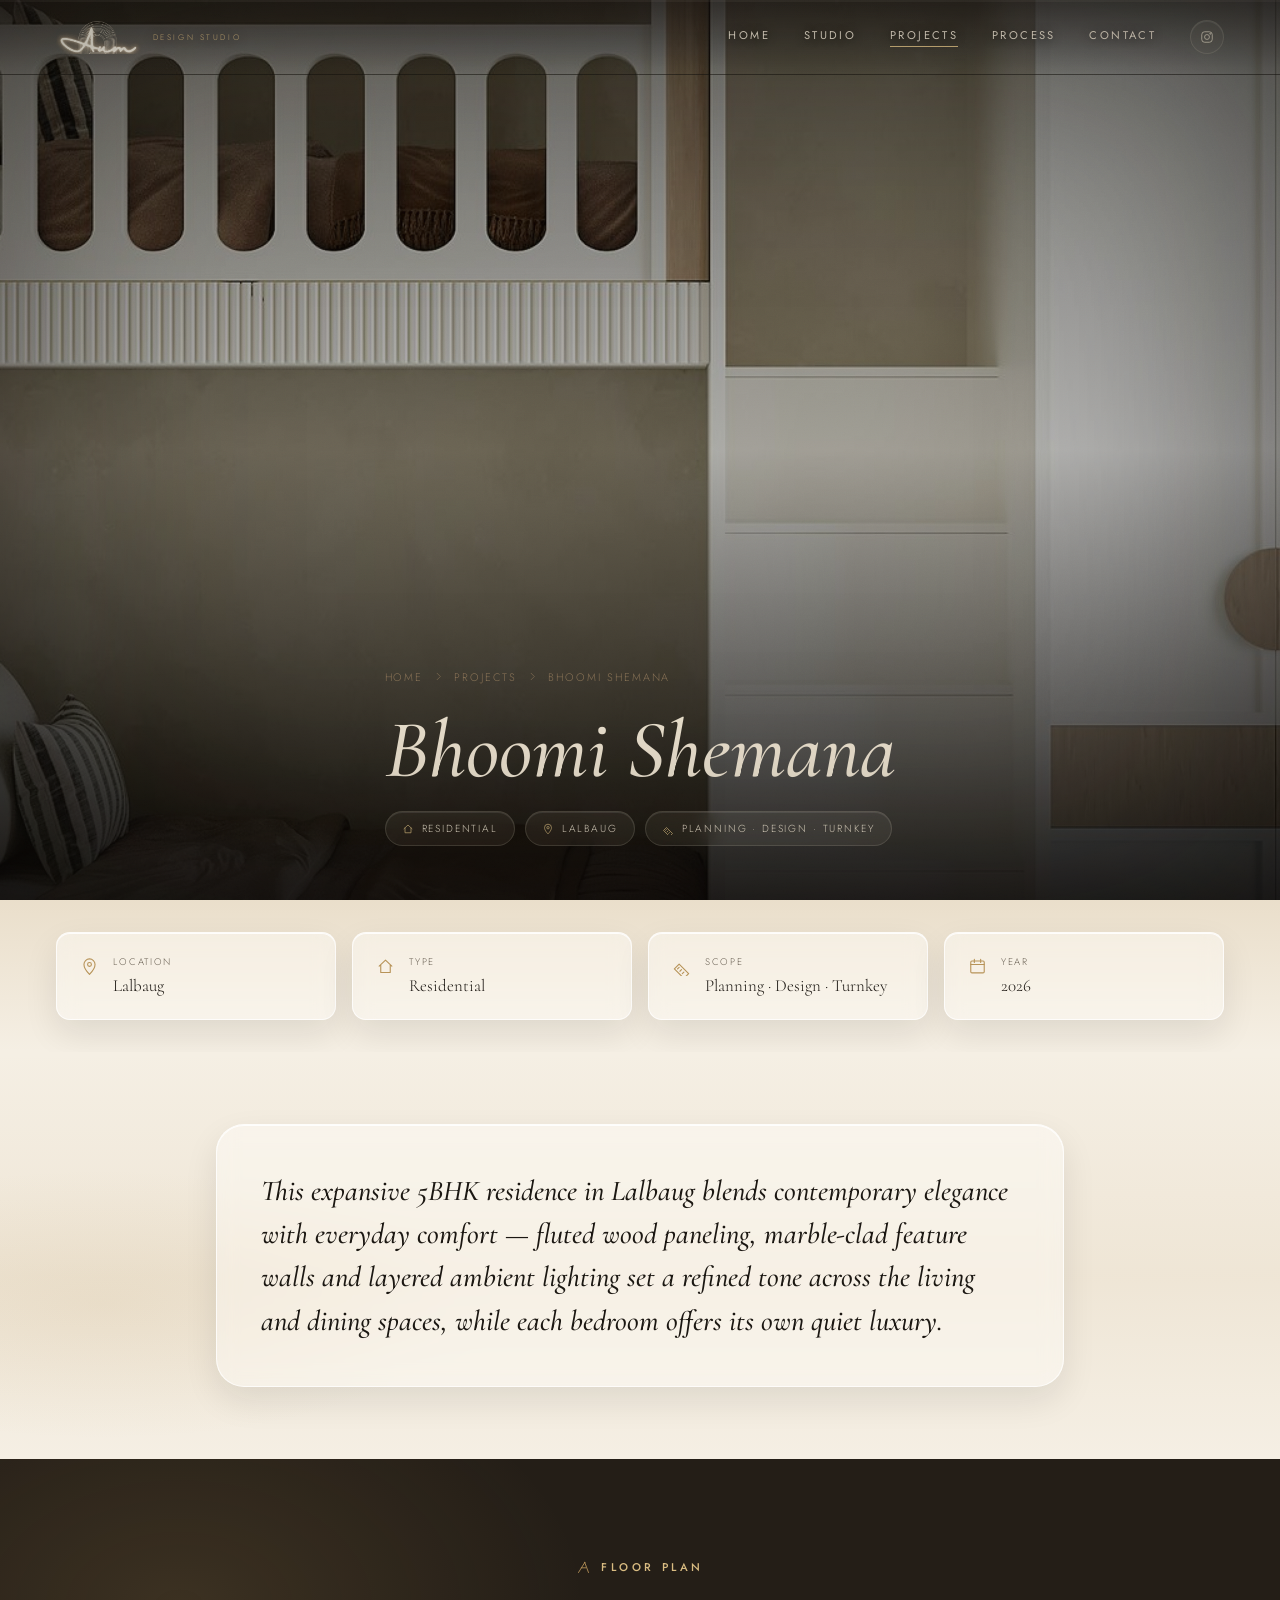
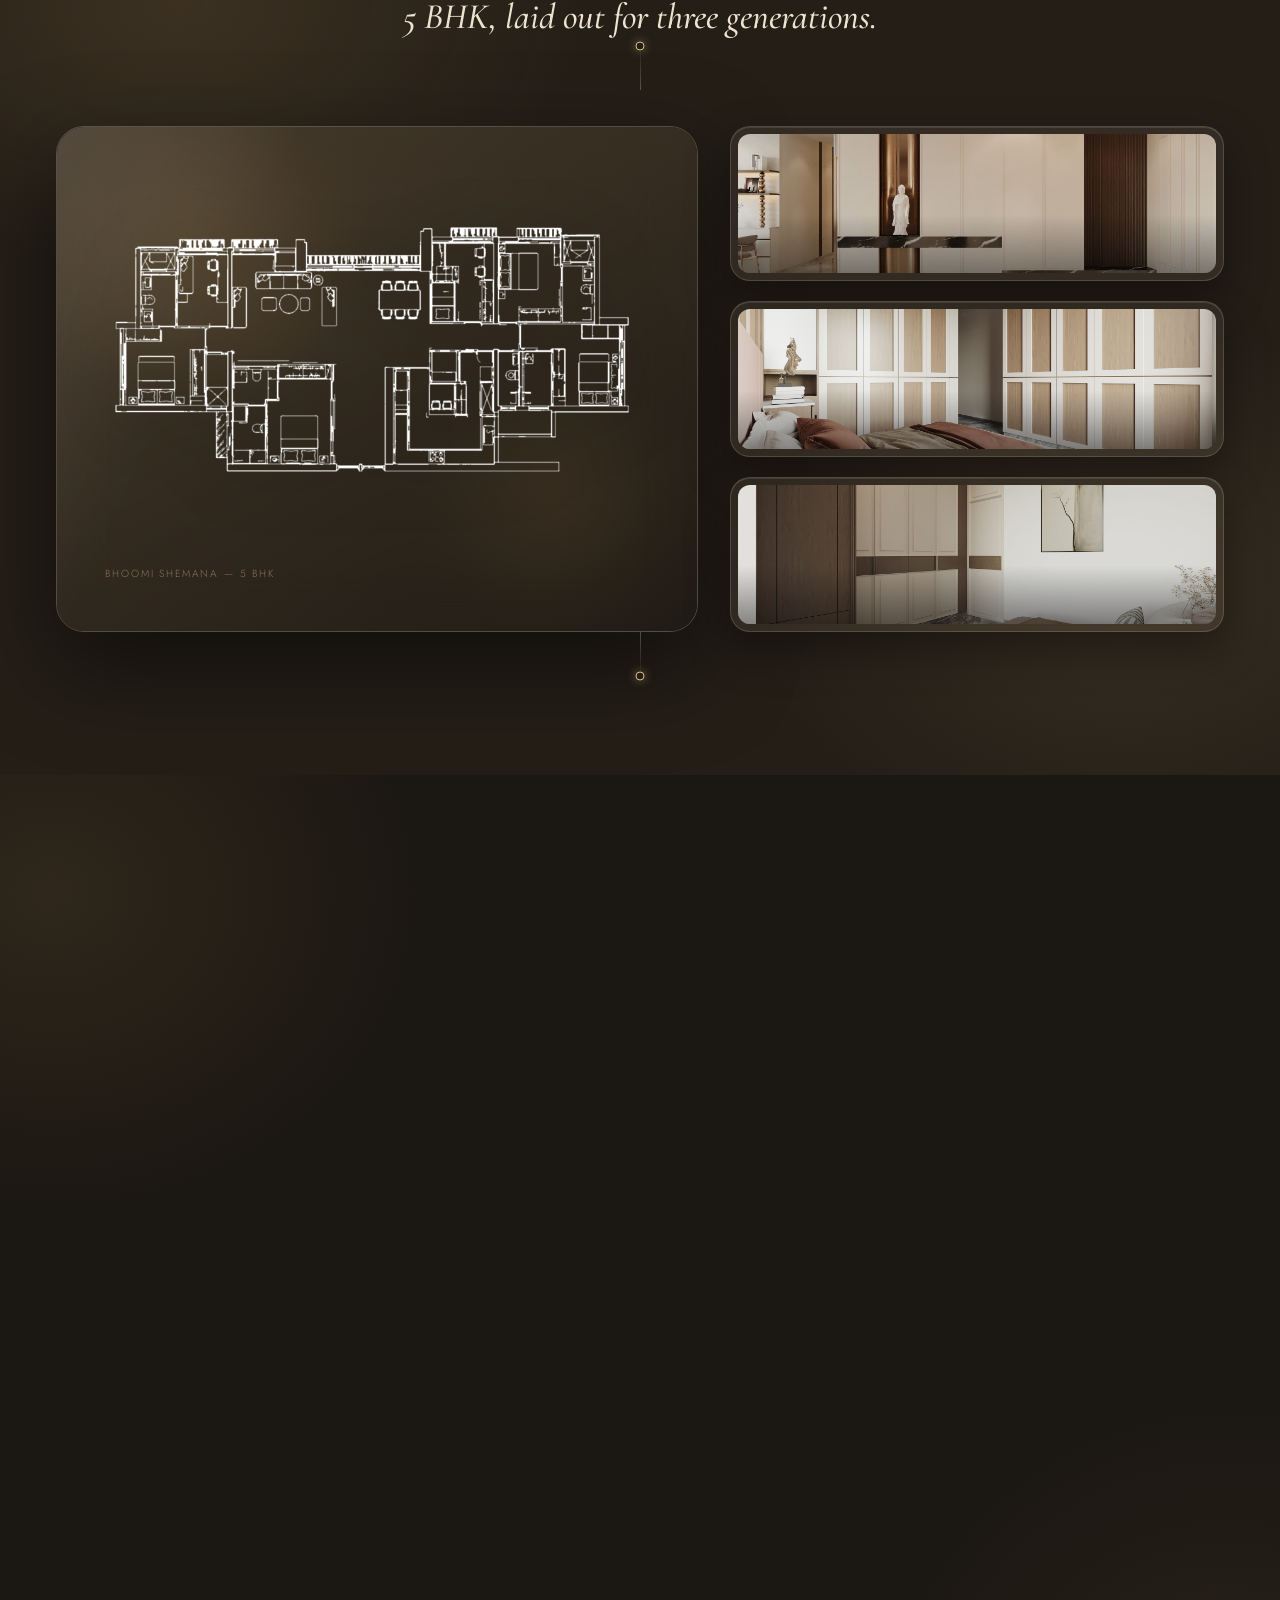
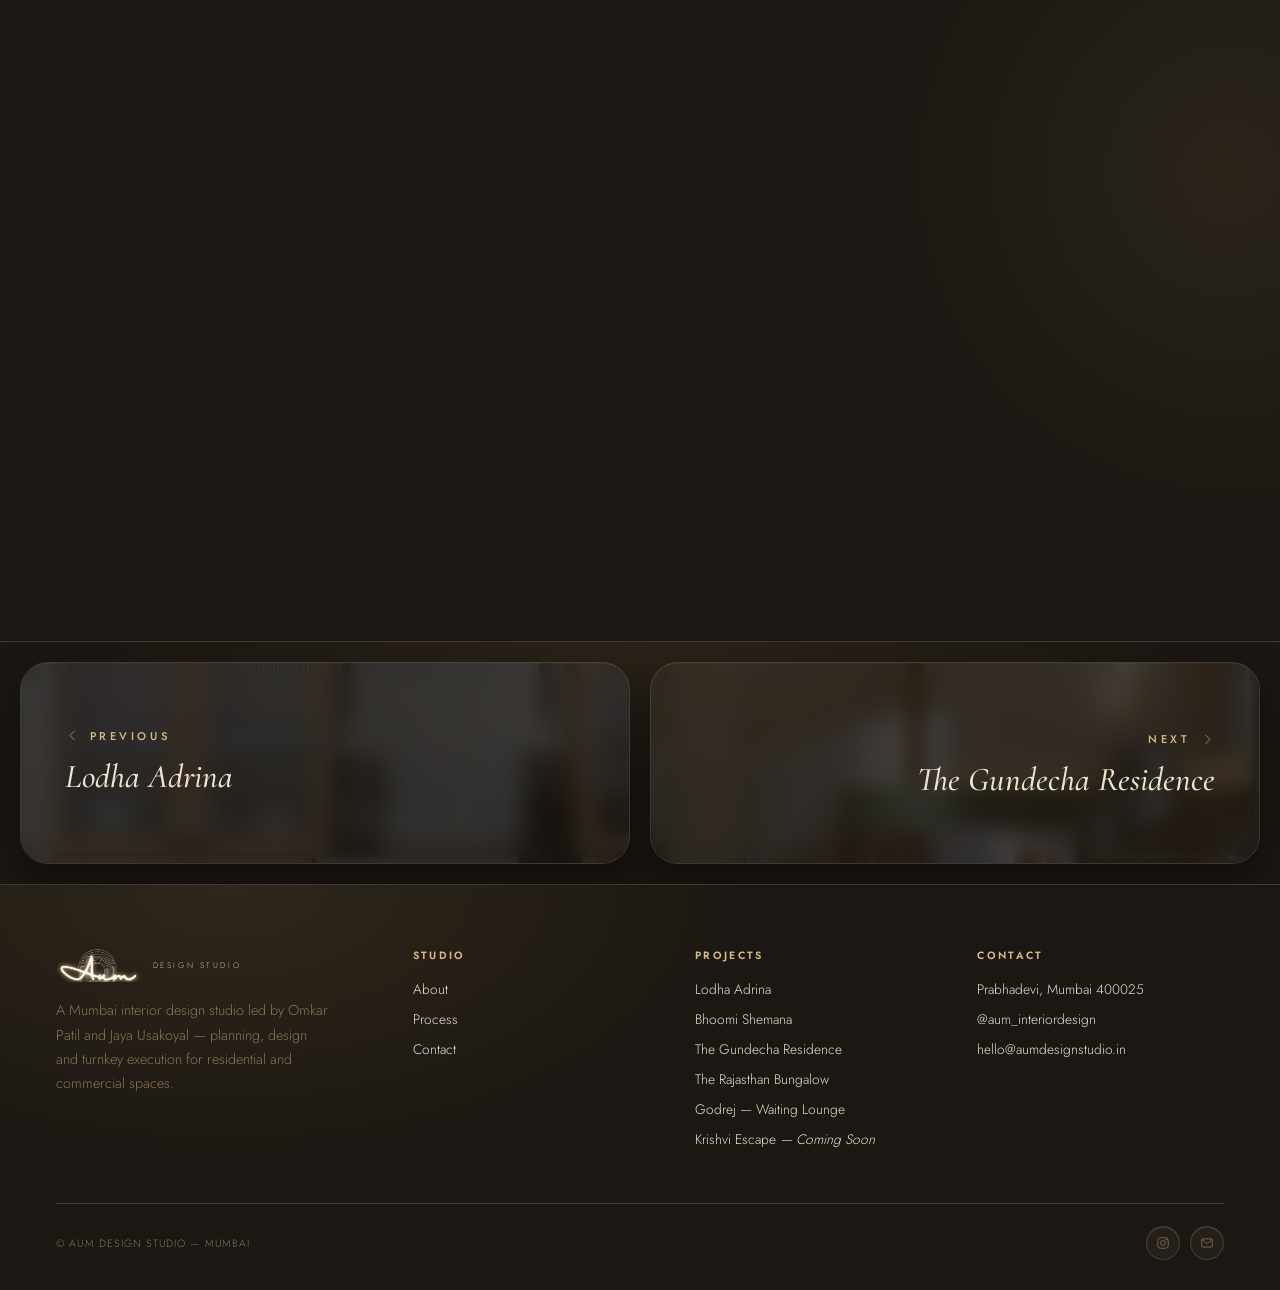
==== commit 5ad6f3df: "Correct Lodha Adrina from the client portfolio; About media full height Lodha Adrina, from Project P" ====
--- a/projects/bhoomi-shemana.html
+++ b/projects/bhoomi-shemana.html
@@ -102,10 +102,6 @@
         {
           "@type": "City",
           "name": "Mumbai"
-        },
-        {
-          "@type": "City",
-          "name": "Thane"
         },
         {
           "@type": "AdministrativeArea",
@@ -371,18 +367,18 @@
       <a class="fp-glass reveal reveal-delay-1" href="../assets/img/bhoomi-shemana/floorplan-lineart.png" data-lightbox="floorplan" data-full="../assets/img/bhoomi-shemana/floorplan-lineart.png">
         <div class="fp-glass-image"></div>
         <div class="fp-glass-tint"></div>
-        <img class="fp-glass-plan" src="../assets/img/bhoomi-shemana/floorplan-lineart.png" alt="Bhoomi Shemana — floor plan" loading="lazy" width="1536" height="1024" />
+        <img class="fp-glass-plan" src="../assets/img/bhoomi-shemana/floorplan-lineart.png" alt="Bhoomi Shemana — 5 BHK floor plan, Lalbaug, Mumbai" loading="lazy" width="1536" height="1024" />
         <div class="fp-tag"><span>Bhoomi Shemana — 5 BHK</span><svg class="icon"><use href="#i-arrow-up-right"></use></svg></div>
       </a>
       <div class="fp-props reveal reveal-delay-1">
         <a class="fp-prop-card" href="../assets/img/bhoomi-shemana/gallery-05.jpg" data-lightbox="props-bhoomi" data-full="../assets/img/bhoomi-shemana/gallery-05.jpg">
-          <img src="../assets/img/bhoomi-shemana/gallery-05.jpg" alt="Bhoomi Shemana interior, Lalbaug, Mumbai — photograph 1 of 14" loading="lazy" width="1800" height="1260" /><svg class="icon"><use href="#i-arrow-up-right"></use></svg>
+          <img src="../assets/img/bhoomi-shemana/gallery-05.jpg" alt="Bhoomi Shemana interior, Lalbaug, Mumbai — detail" loading="lazy" width="1800" height="1260" /><svg class="icon"><use href="#i-arrow-up-right"></use></svg>
         </a>
         <a class="fp-prop-card" href="../assets/img/bhoomi-shemana/gallery-13.jpg" data-lightbox="props-bhoomi" data-full="../assets/img/bhoomi-shemana/gallery-13.jpg">
-          <img src="../assets/img/bhoomi-shemana/gallery-13.jpg" alt="Bhoomi Shemana interior, Lalbaug, Mumbai — photograph 2 of 14" loading="lazy" width="1800" height="1260" /><svg class="icon"><use href="#i-arrow-up-right"></use></svg>
+          <img src="../assets/img/bhoomi-shemana/gallery-13.jpg" alt="Bhoomi Shemana interior, Lalbaug, Mumbai — detail" loading="lazy" width="1800" height="1260" /><svg class="icon"><use href="#i-arrow-up-right"></use></svg>
         </a>
         <a class="fp-prop-card" href="../assets/img/bhoomi-shemana/gallery-10.jpg" data-lightbox="props-bhoomi" data-full="../assets/img/bhoomi-shemana/gallery-10.jpg">
-          <img src="../assets/img/bhoomi-shemana/gallery-10.jpg" alt="Bhoomi Shemana interior, Lalbaug, Mumbai — photograph 3 of 14" loading="lazy" width="1800" height="1260" /><svg class="icon"><use href="#i-arrow-up-right"></use></svg>
+          <img src="../assets/img/bhoomi-shemana/gallery-10.jpg" alt="Bhoomi Shemana interior, Lalbaug, Mumbai — detail" loading="lazy" width="1800" height="1260" /><svg class="icon"><use href="#i-arrow-up-right"></use></svg>
         </a>
       </div>
     </div>
@@ -393,20 +389,19 @@
 <section class="p-gallery">
   <div class="wrap">
     <div class="masonry reveal">
-      <a class="frame" href="../assets/img/bhoomi-shemana/gallery-01.jpg" data-lightbox="gallery" data-full="../assets/img/bhoomi-shemana/gallery-01.jpg"><img src="../assets/img/bhoomi-shemana/gallery-01.jpg" alt="Bhoomi Shemana interior, Lalbaug, Mumbai — photograph 4 of 14" loading="lazy" width="1800" height="3200" /><svg class="icon"><use href="#i-arrow-up-right"></use></svg></a>
-<a class="frame" href="../assets/img/bhoomi-shemana/gallery-02.jpg" data-lightbox="gallery" data-full="../assets/img/bhoomi-shemana/gallery-02.jpg"><img src="../assets/img/bhoomi-shemana/gallery-02.jpg" alt="Bhoomi Shemana interior, Lalbaug, Mumbai — photograph 5 of 14" loading="lazy" width="1800" height="1451" /><svg class="icon"><use href="#i-arrow-up-right"></use></svg></a>
-<a class="frame" href="../assets/img/bhoomi-shemana/gallery-03.jpg" data-lightbox="gallery" data-full="../assets/img/bhoomi-shemana/gallery-03.jpg"><img src="../assets/img/bhoomi-shemana/gallery-03.jpg" alt="Bhoomi Shemana interior, Lalbaug, Mumbai — photograph 6 of 14" loading="lazy" width="1800" height="1260" /><svg class="icon"><use href="#i-arrow-up-right"></use></svg></a>
-<a class="frame" href="../assets/img/bhoomi-shemana/gallery-04.jpg" data-lightbox="gallery" data-full="../assets/img/bhoomi-shemana/gallery-04.jpg"><img src="../assets/img/bhoomi-shemana/gallery-04.jpg" alt="Bhoomi Shemana interior, Lalbaug, Mumbai — photograph 7 of 14" loading="lazy" width="1800" height="1260" /><svg class="icon"><use href="#i-arrow-up-right"></use></svg></a>
-<a class="frame" href="../assets/img/bhoomi-shemana/gallery-05.jpg" data-lightbox="gallery" data-full="../assets/img/bhoomi-shemana/gallery-05.jpg"><img src="../assets/img/bhoomi-shemana/gallery-05.jpg" alt="Bhoomi Shemana interior, Lalbaug, Mumbai — photograph 8 of 14" loading="lazy" width="1800" height="1260" /><svg class="icon"><use href="#i-arrow-up-right"></use></svg></a>
-<a class="frame" href="../assets/img/bhoomi-shemana/gallery-06.jpg" data-lightbox="gallery" data-full="../assets/img/bhoomi-shemana/gallery-06.jpg"><img src="../assets/img/bhoomi-shemana/gallery-06.jpg" alt="Bhoomi Shemana interior, Lalbaug, Mumbai — photograph 9 of 14" loading="lazy" width="1800" height="1260" /><svg class="icon"><use href="#i-arrow-up-right"></use></svg></a>
-<a class="frame" href="../assets/img/bhoomi-shemana/gallery-07.jpg" data-lightbox="gallery" data-full="../assets/img/bhoomi-shemana/gallery-07.jpg"><img src="../assets/img/bhoomi-shemana/gallery-07.jpg" alt="Bhoomi Shemana interior, Lalbaug, Mumbai — photograph 10 of 14" loading="lazy" width="1800" height="1260" /><svg class="icon"><use href="#i-arrow-up-right"></use></svg></a>
-<a class="frame" href="../assets/img/bhoomi-shemana/gallery-08.jpg" data-lightbox="gallery" data-full="../assets/img/bhoomi-shemana/gallery-08.jpg"><img src="../assets/img/bhoomi-shemana/gallery-08.jpg" alt="Bhoomi Shemana interior, Lalbaug, Mumbai — photograph 11 of 14" loading="lazy" width="1800" height="1240" /><svg class="icon"><use href="#i-arrow-up-right"></use></svg></a>
-<a class="frame" href="../assets/img/bhoomi-shemana/gallery-09.jpg" data-lightbox="gallery" data-full="../assets/img/bhoomi-shemana/gallery-09.jpg"><img src="../assets/img/bhoomi-shemana/gallery-09.jpg" alt="Bhoomi Shemana interior, Lalbaug, Mumbai — photograph 12 of 14" loading="lazy" width="1800" height="1260" /><svg class="icon"><use href="#i-arrow-up-right"></use></svg></a>
-<a class="frame" href="../assets/img/bhoomi-shemana/gallery-10.jpg" data-lightbox="gallery" data-full="../assets/img/bhoomi-shemana/gallery-10.jpg"><img src="../assets/img/bhoomi-shemana/gallery-10.jpg" alt="Bhoomi Shemana interior, Lalbaug, Mumbai — photograph 13 of 14" loading="lazy" width="1800" height="1260" /><svg class="icon"><use href="#i-arrow-up-right"></use></svg></a>
-<a class="frame" href="../assets/img/bhoomi-shemana/gallery-11.jpg" data-lightbox="gallery" data-full="../assets/img/bhoomi-shemana/gallery-11.jpg"><img src="../assets/img/bhoomi-shemana/gallery-11.jpg" alt="Bhoomi Shemana interior, Lalbaug, Mumbai — photograph 14 of 14" loading="lazy" width="1800" height="1260" /><svg class="icon"><use href="#i-arrow-up-right"></use></svg></a>
-<a class="frame" href="../assets/img/bhoomi-shemana/gallery-12.jpg" data-lightbox="gallery" data-full="../assets/img/bhoomi-shemana/gallery-12.jpg"><img src="../assets/img/bhoomi-shemana/gallery-12.jpg" alt="Bhoomi Shemana interior, Lalbaug, Mumbai — photograph 15 of 14" loading="lazy" width="1800" height="1260" /><svg class="icon"><use href="#i-arrow-up-right"></use></svg></a>
-<a class="frame" href="../assets/img/bhoomi-shemana/gallery-13.jpg" data-lightbox="gallery" data-full="../assets/img/bhoomi-shemana/gallery-13.jpg"><img src="../assets/img/bhoomi-shemana/gallery-13.jpg" alt="Bhoomi Shemana interior, Lalbaug, Mumbai — photograph 16 of 14" loading="lazy" width="1800" height="1260" /><svg class="icon"><use href="#i-arrow-up-right"></use></svg></a>
-<a class="frame" href="../assets/img/bhoomi-shemana/gallery-14.jpg" data-lightbox="gallery" data-full="../assets/img/bhoomi-shemana/gallery-14.jpg"><img src="../assets/img/bhoomi-shemana/gallery-14.jpg" alt="Bhoomi Shemana interior, Lalbaug, Mumbai — photograph 17 of 14" loading="lazy" width="1800" height="1260" /><svg class="icon"><use href="#i-arrow-up-right"></use></svg></a>
+<a class="frame" href="../assets/img/bhoomi-shemana/gallery-02.jpg" data-lightbox="gallery" data-full="../assets/img/bhoomi-shemana/gallery-02.jpg"><img src="../assets/img/bhoomi-shemana/gallery-02.jpg" alt="Bhoomi Shemana interior, Lalbaug, Mumbai — photograph 1 of 13" loading="lazy" width="1800" height="1451" /><svg class="icon"><use href="#i-arrow-up-right"></use></svg></a>
+<a class="frame" href="../assets/img/bhoomi-shemana/gallery-03.jpg" data-lightbox="gallery" data-full="../assets/img/bhoomi-shemana/gallery-03.jpg"><img src="../assets/img/bhoomi-shemana/gallery-03.jpg" alt="Bhoomi Shemana interior, Lalbaug, Mumbai — photograph 2 of 13" loading="lazy" width="1800" height="1260" /><svg class="icon"><use href="#i-arrow-up-right"></use></svg></a>
+<a class="frame" href="../assets/img/bhoomi-shemana/gallery-04.jpg" data-lightbox="gallery" data-full="../assets/img/bhoomi-shemana/gallery-04.jpg"><img src="../assets/img/bhoomi-shemana/gallery-04.jpg" alt="Bhoomi Shemana interior, Lalbaug, Mumbai — photograph 3 of 13" loading="lazy" width="1800" height="1260" /><svg class="icon"><use href="#i-arrow-up-right"></use></svg></a>
+<a class="frame" href="../assets/img/bhoomi-shemana/gallery-05.jpg" data-lightbox="gallery" data-full="../assets/img/bhoomi-shemana/gallery-05.jpg"><img src="../assets/img/bhoomi-shemana/gallery-05.jpg" alt="Bhoomi Shemana interior, Lalbaug, Mumbai — photograph 4 of 13" loading="lazy" width="1800" height="1260" /><svg class="icon"><use href="#i-arrow-up-right"></use></svg></a>
+<a class="frame" href="../assets/img/bhoomi-shemana/gallery-06.jpg" data-lightbox="gallery" data-full="../assets/img/bhoomi-shemana/gallery-06.jpg"><img src="../assets/img/bhoomi-shemana/gallery-06.jpg" alt="Bhoomi Shemana interior, Lalbaug, Mumbai — photograph 5 of 13" loading="lazy" width="1800" height="1260" /><svg class="icon"><use href="#i-arrow-up-right"></use></svg></a>
+<a class="frame" href="../assets/img/bhoomi-shemana/gallery-07.jpg" data-lightbox="gallery" data-full="../assets/img/bhoomi-shemana/gallery-07.jpg"><img src="../assets/img/bhoomi-shemana/gallery-07.jpg" alt="Bhoomi Shemana interior, Lalbaug, Mumbai — photograph 6 of 13" loading="lazy" width="1800" height="1260" /><svg class="icon"><use href="#i-arrow-up-right"></use></svg></a>
+<a class="frame" href="../assets/img/bhoomi-shemana/gallery-08.jpg" data-lightbox="gallery" data-full="../assets/img/bhoomi-shemana/gallery-08.jpg"><img src="../assets/img/bhoomi-shemana/gallery-08.jpg" alt="Bhoomi Shemana interior, Lalbaug, Mumbai — photograph 7 of 13" loading="lazy" width="1800" height="1240" /><svg class="icon"><use href="#i-arrow-up-right"></use></svg></a>
+<a class="frame" href="../assets/img/bhoomi-shemana/gallery-09.jpg" data-lightbox="gallery" data-full="../assets/img/bhoomi-shemana/gallery-09.jpg"><img src="../assets/img/bhoomi-shemana/gallery-09.jpg" alt="Bhoomi Shemana interior, Lalbaug, Mumbai — photograph 8 of 13" loading="lazy" width="1800" height="1260" /><svg class="icon"><use href="#i-arrow-up-right"></use></svg></a>
+<a class="frame" href="../assets/img/bhoomi-shemana/gallery-10.jpg" data-lightbox="gallery" data-full="../assets/img/bhoomi-shemana/gallery-10.jpg"><img src="../assets/img/bhoomi-shemana/gallery-10.jpg" alt="Bhoomi Shemana interior, Lalbaug, Mumbai — photograph 9 of 13" loading="lazy" width="1800" height="1260" /><svg class="icon"><use href="#i-arrow-up-right"></use></svg></a>
+<a class="frame" href="../assets/img/bhoomi-shemana/gallery-11.jpg" data-lightbox="gallery" data-full="../assets/img/bhoomi-shemana/gallery-11.jpg"><img src="../assets/img/bhoomi-shemana/gallery-11.jpg" alt="Bhoomi Shemana interior, Lalbaug, Mumbai — photograph 10 of 13" loading="lazy" width="1800" height="1260" /><svg class="icon"><use href="#i-arrow-up-right"></use></svg></a>
+<a class="frame" href="../assets/img/bhoomi-shemana/gallery-12.jpg" data-lightbox="gallery" data-full="../assets/img/bhoomi-shemana/gallery-12.jpg"><img src="../assets/img/bhoomi-shemana/gallery-12.jpg" alt="Bhoomi Shemana interior, Lalbaug, Mumbai — photograph 11 of 13" loading="lazy" width="1800" height="1260" /><svg class="icon"><use href="#i-arrow-up-right"></use></svg></a>
+<a class="frame" href="../assets/img/bhoomi-shemana/gallery-13.jpg" data-lightbox="gallery" data-full="../assets/img/bhoomi-shemana/gallery-13.jpg"><img src="../assets/img/bhoomi-shemana/gallery-13.jpg" alt="Bhoomi Shemana interior, Lalbaug, Mumbai — photograph 12 of 13" loading="lazy" width="1800" height="1260" /><svg class="icon"><use href="#i-arrow-up-right"></use></svg></a>
+<a class="frame" href="../assets/img/bhoomi-shemana/gallery-14.jpg" data-lightbox="gallery" data-full="../assets/img/bhoomi-shemana/gallery-14.jpg"><img src="../assets/img/bhoomi-shemana/gallery-14.jpg" alt="Bhoomi Shemana interior, Lalbaug, Mumbai — photograph 13 of 13" loading="lazy" width="1800" height="1260" /><svg class="icon"><use href="#i-arrow-up-right"></use></svg></a>
 
     </div>
   </div>
--- a/css/pages.css
+++ b/css/pages.css
@@ -180,10 +180,18 @@
 .about > *{position:relative;z-index:1;}
 .about-grid{display:grid;grid-template-columns:1fr 1fr;min-height:74vh;align-items:stretch;
   gap:clamp(0px,2vw,26px);padding:clamp(0px,2vw,26px);}
-/* the media column must not drive the row height — a portrait photo used to
-   stretch the row to ~1080px and leave the copy panel half empty */
+/* The media column must not DRIVE the row height — a portrait photo used to
+   stretch the row to ~1080px and leave the copy panel half empty. It should
+   still FILL whatever height the row ends up at, hence absolute + inset:0. */
 .about-media{position:relative;min-height:clamp(420px,62vh,620px);}
 .about-media .frame{position:absolute;inset:0;height:100%;border-radius:var(--r-lg);}
+/* On desktop the door runs the full height of the section, with the Omkar and
+   Jaya write-up centred beside it. */
+@media (min-width:821px){
+  .about-grid{min-height:min(92vh,880px);}
+  .about-media{min-height:0;}
+  .about-media .frame img{object-position:center 38%;}
+}
 .about-copy{display:flex;flex-direction:column;justify-content:center;padding:clamp(30px,4.4vw,64px);
   border-radius:var(--r-lg);
   background:var(--g-fill);border:1px solid var(--g-edge);
